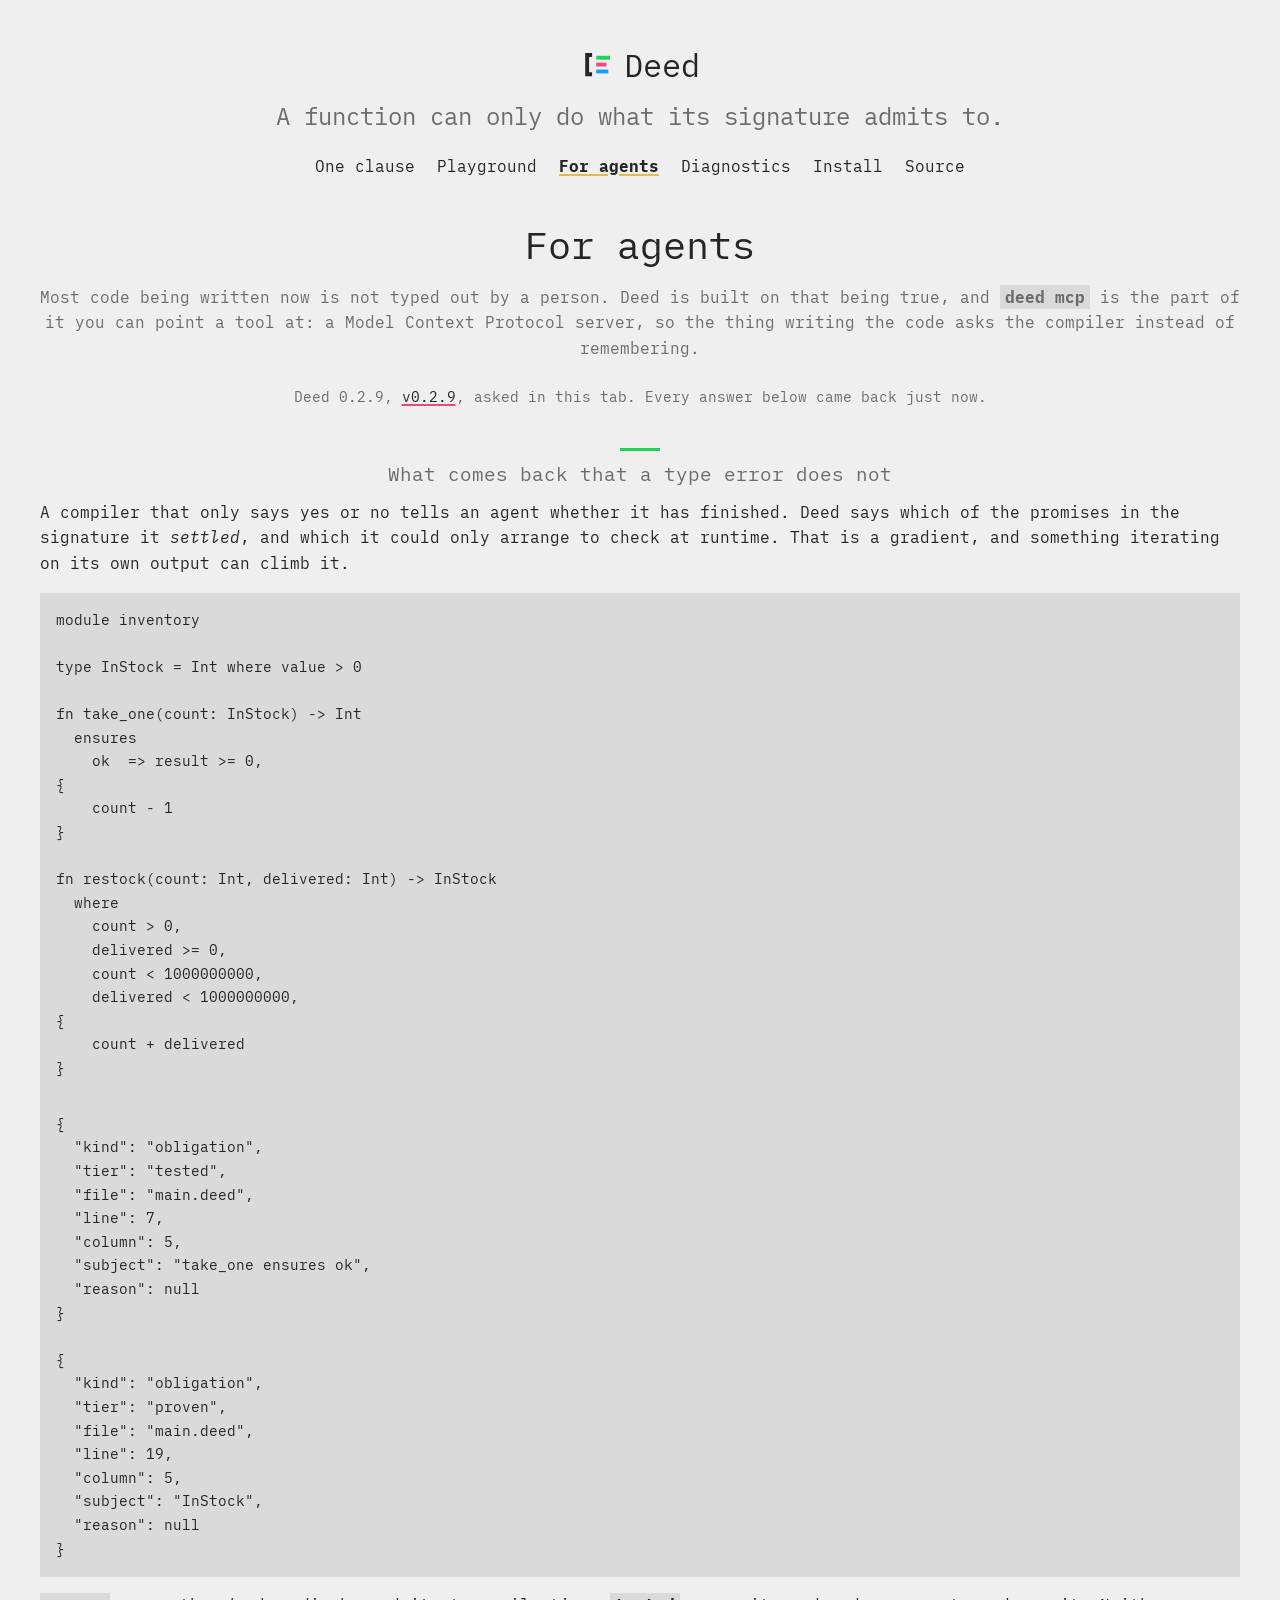
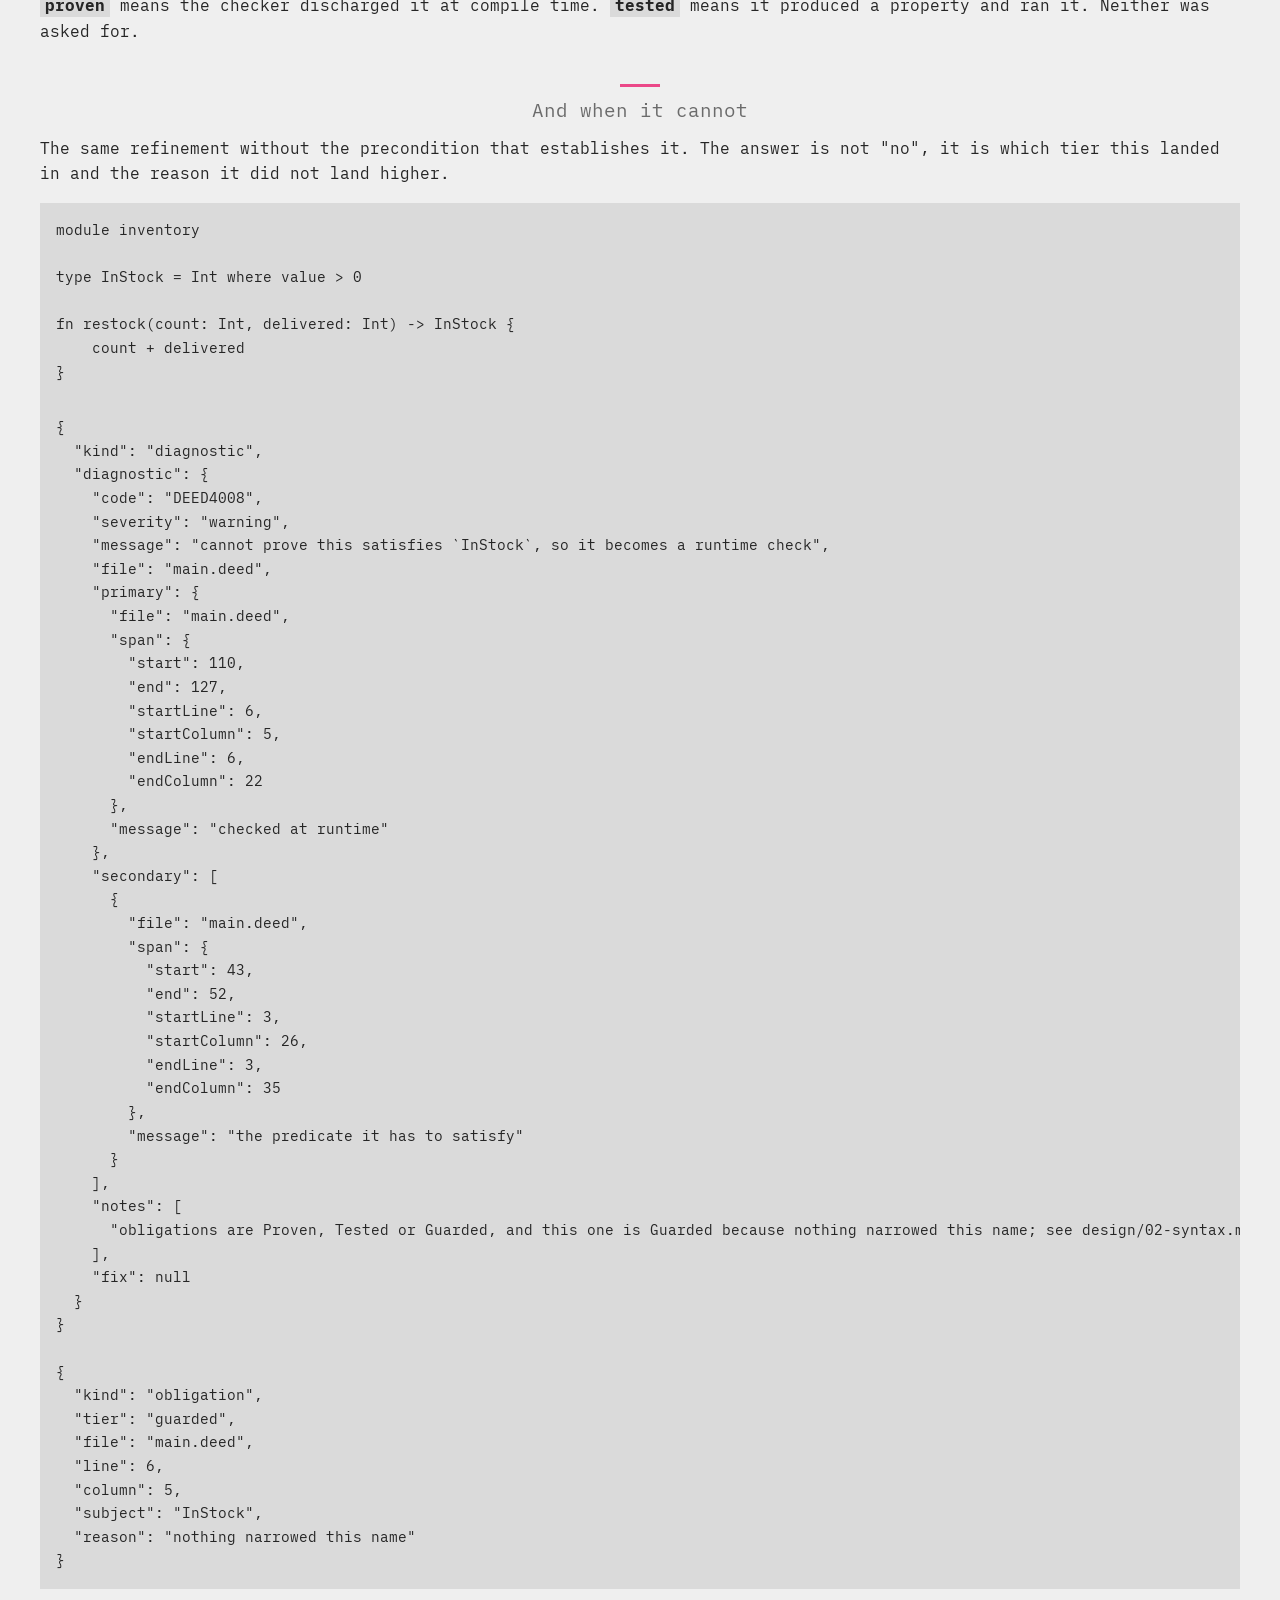
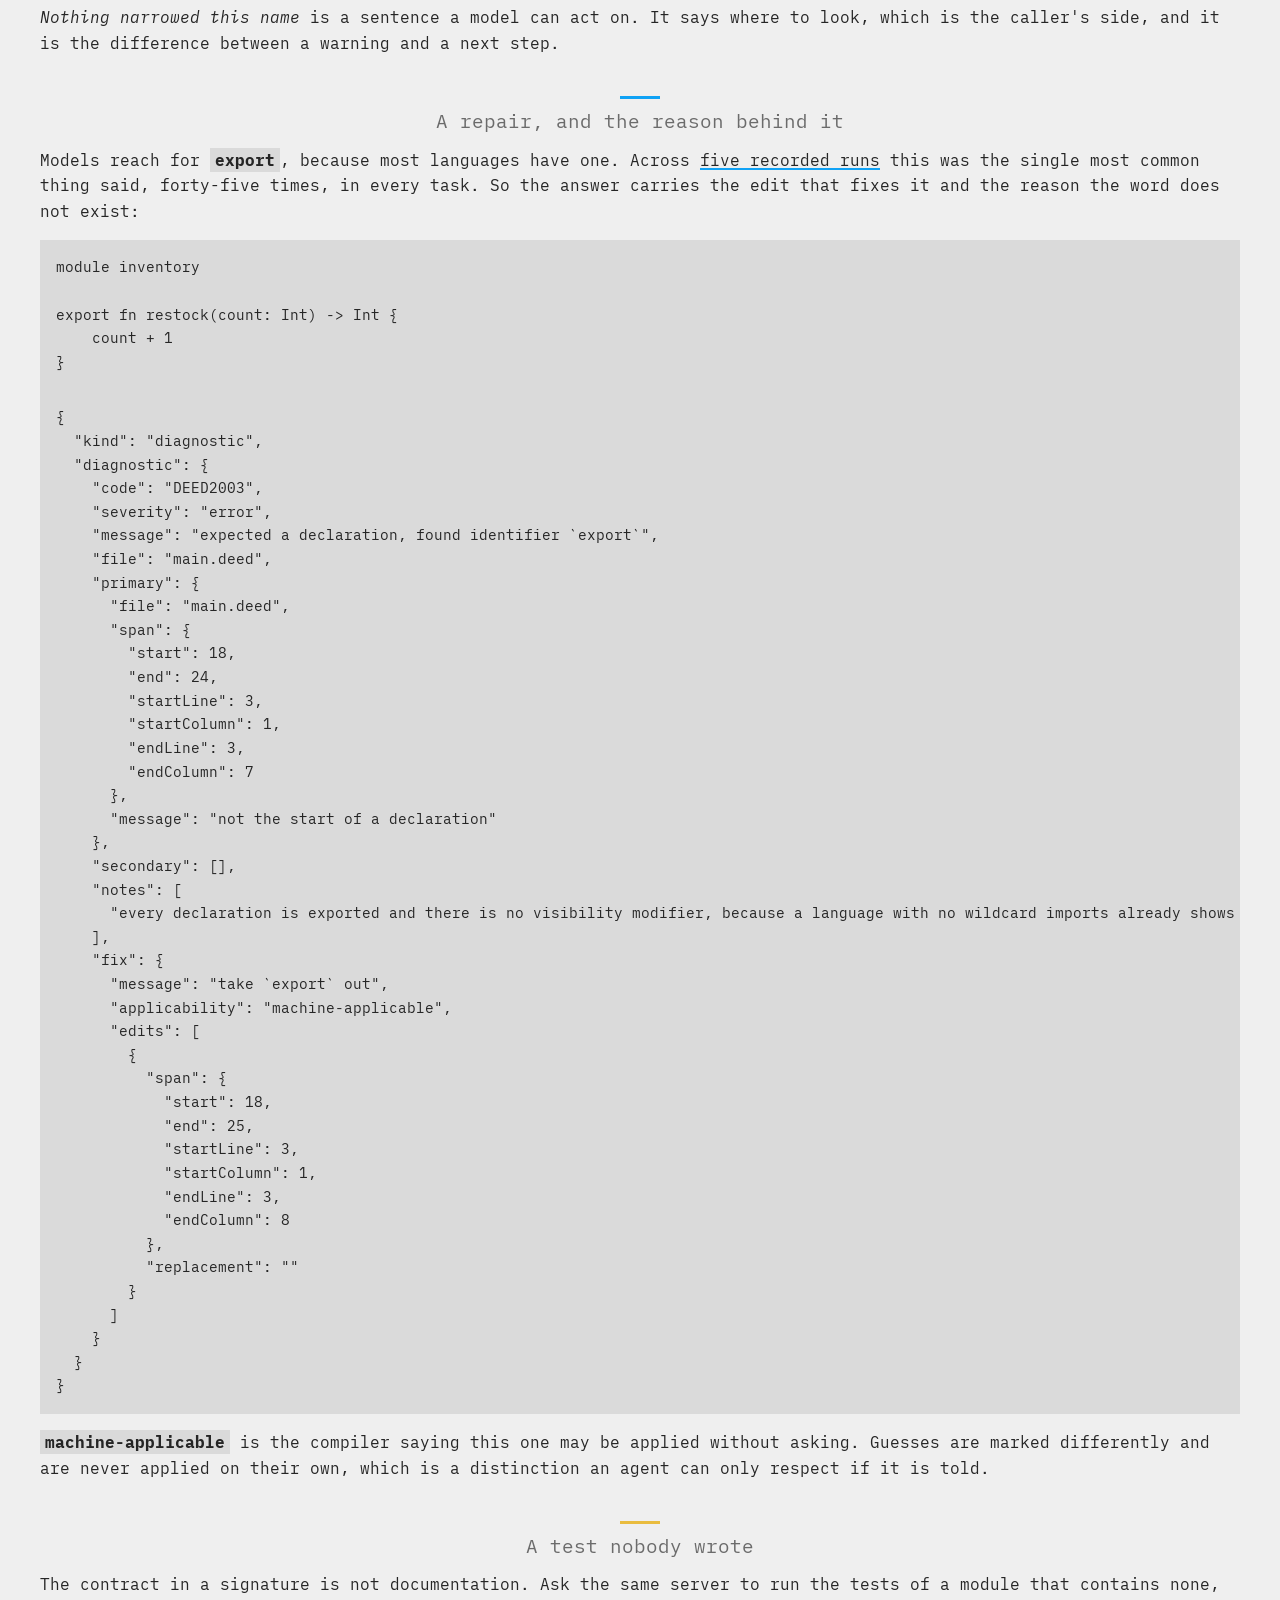
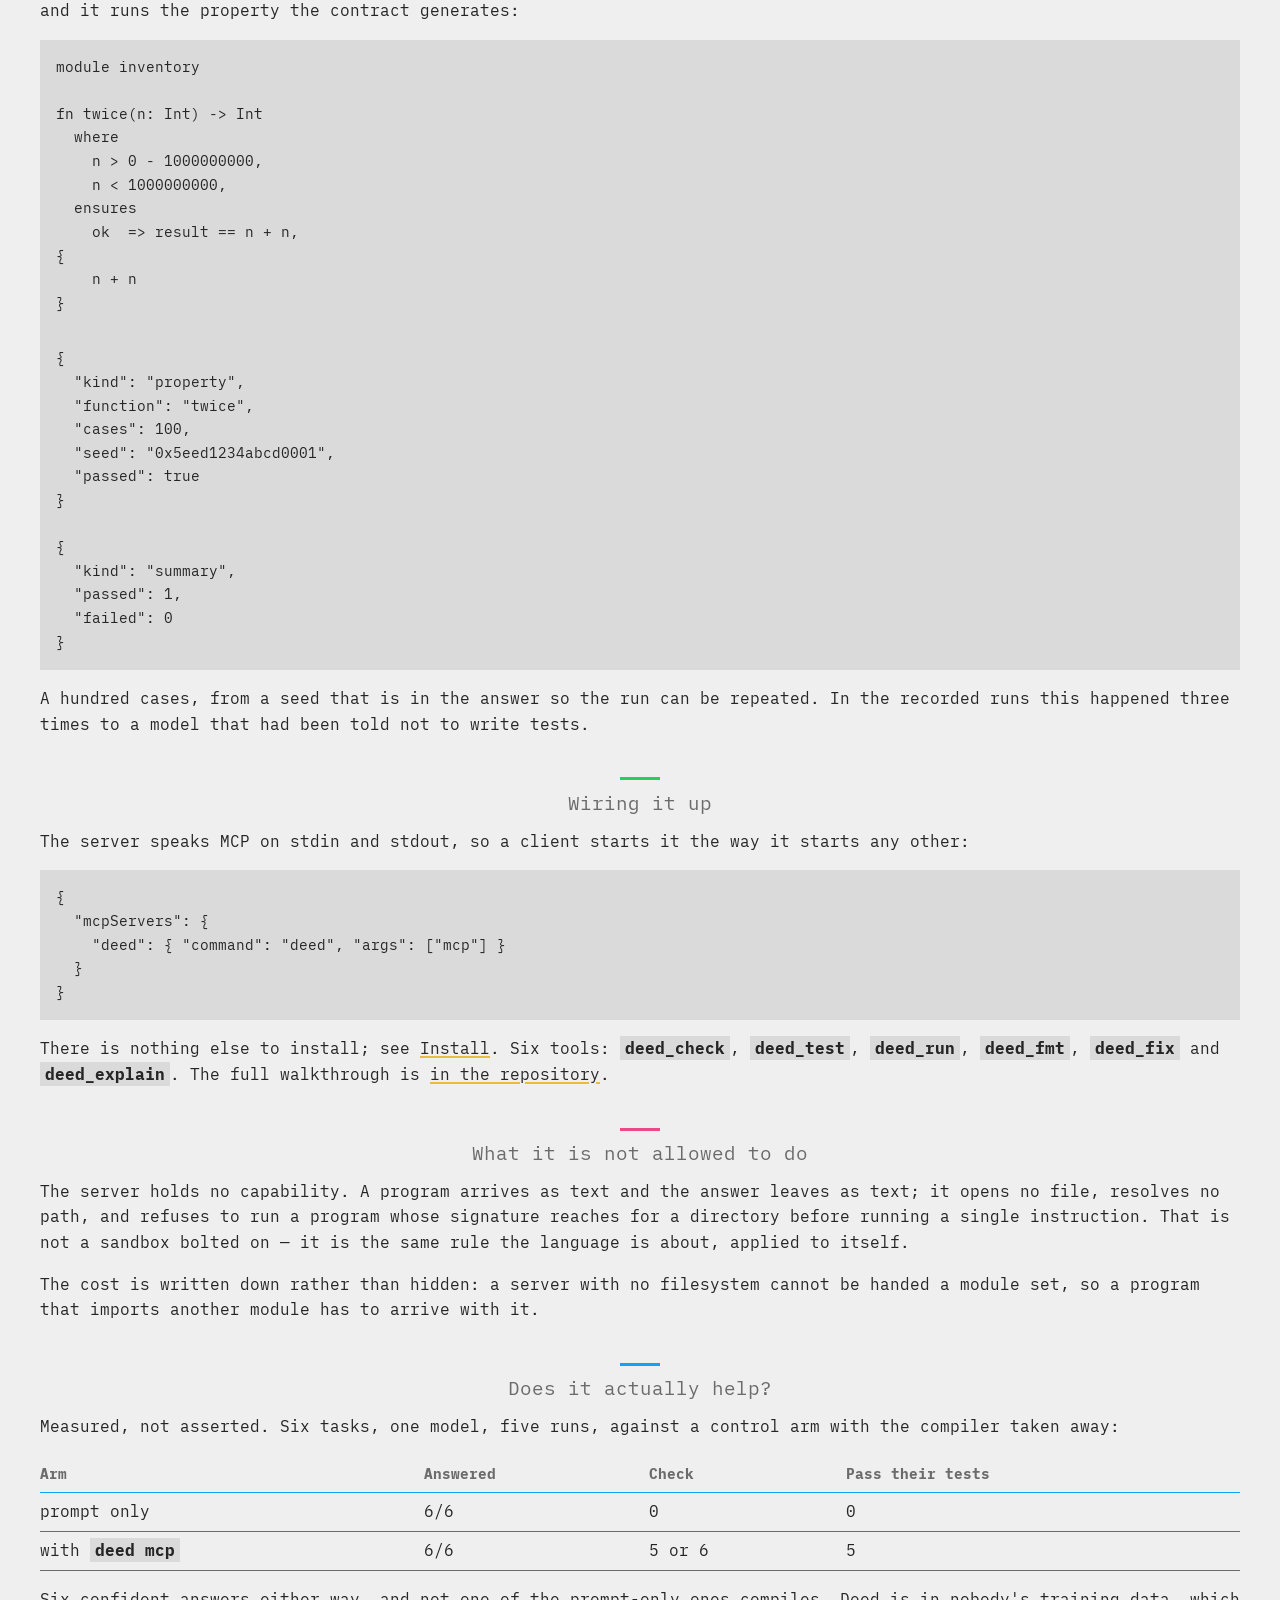
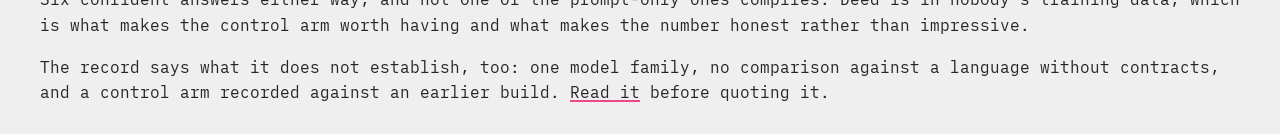
==== agents/index.html @ 026f58f3 "A page for the argument the language is built on `deed mcp` was one paragraph on the install page, w" ====
<!doctype html>
<html lang="en">
  <head>
    <meta charset="utf-8" />
    <meta name="viewport" content="width=device-width, initial-scale=1" />
    <title>For agents | Deed</title>
    <meta
      name="description"
      content="Deed ships a Model Context Protocol server, so the thing writing the code can ask the compiler instead of remembering. It answers with which obligations were proved and which were left to a runtime check."
    />
    <link rel="icon" href="../assets/brand/deed-cipher-favicon.ico" sizes="any" />
    <link
      rel="preload"
      as="font"
      type="font/woff2"
      href="../assets/fonts/ia-writer-mono-latin-400-normal.woff2"
      crossorigin
    />
    <link
      rel="preload"
      as="font"
      type="font/woff2"
      href="../assets/fonts/ia-writer-mono-latin-700-normal.woff2"
      crossorigin
    />
    <link rel="stylesheet" href="../assets/style.css" />
  </head>
  <body>
    <div class="wrap">
      <header class="site">
        <div class="header-section">
          <div class="header-frame">
            <h1>
              <a href="../"
                ><svg class="mark" viewBox="0 0 512 512" aria-hidden="true" focusable="false">
                  <path d="M176 116H104V396H176" fill="none" stroke="currentColor" stroke-width="56" />
                  <rect x="236" y="128" width="200" height="56" fill="#24d05a" />
                  <rect x="236" y="228" width="148" height="56" fill="#eb4888" />
                  <rect x="236" y="328" width="176" height="56" fill="#10a2f5" />
                </svg
                >Deed</a
              >
            </h1>
            <h2>A function can only do what its signature admits to.</h2>
          </div>
        </div>
      </header>

      <nav class="site">
        <a href="../one-clause/">One clause</a>
        <a href="../play/">Playground</a>
        <a href="./" class="active">For agents</a>
        <a href="../errors/">Diagnostics</a>
        <a href="../install/">Install</a>
        <a href="https://github.com/deed-lang/deed">Source</a>
      </nav>

      <main>
        <h1>For agents</h1>
        <p class="lede">
          Most code being written now is not typed out by a person. Deed is
          built on that being true, and <code>deed mcp</code> is the part of it
          you can point a tool at: a Model Context Protocol server, so the
          thing writing the code asks the compiler instead of remembering.
        </p>
        <p class="status" id="status" aria-live="polite">loading the compiler</p>

        <!--
          Every transcript on this page is filled in by assets/agents.js from
          the pinned artifact, in the reader's tab. Nothing below is a sample
          output written here, which is the same rule the playground and the
          diagnostics index follow, and it matters more here than anywhere:
          this page is a claim about what a machine gets back.
        -->

        <h2>What comes back that a type error does not</h2>
        <p>
          A compiler that only says yes or no tells an agent whether it has
          finished. Deed says which of the promises in the signature it
          <em>settled</em>, and which it could only arrange to check at
          runtime. That is a gradient, and something iterating on its own
          output can climb it.
        </p>
        <pre class="code"><code id="tiers-sent">…</code></pre>
        <pre class="code"><code id="tiers-got">…</code></pre>
        <p>
          <code>proven</code> means the checker discharged it at compile time.
          <code>tested</code> means it produced a property and ran it. Neither
          was asked for.
        </p>

        <h2>And when it cannot</h2>
        <p>
          The same refinement without the precondition that establishes it. The
          answer is not "no", it is which tier this landed in and the reason it
          did not land higher.
        </p>
        <pre class="code"><code id="guarded-sent">…</code></pre>
        <pre class="code"><code id="guarded-got">…</code></pre>
        <p>
          <em>Nothing narrowed this name</em> is a sentence a model can act on.
          It says where to look, which is the caller's side, and it is the
          difference between a warning and a next step.
        </p>

        <h2>A repair, and the reason behind it</h2>
        <p>
          Models reach for <code>export</code>, because most languages have one.
          Across
          <a href="https://github.com/deed-lang/deed/blob/main/benchmarks/RESULTS.md"
            >five recorded runs</a
          >
          this was the single most common thing said, forty-five times, in
          every task. So the answer carries the edit that fixes it and the
          reason the word does not exist:
        </p>
        <pre class="code"><code id="repair-sent">…</code></pre>
        <pre class="code"><code id="repair-got">…</code></pre>
        <p>
          <code>machine-applicable</code> is the compiler saying this one may
          be applied without asking. Guesses are marked differently and are
          never applied on their own, which is a distinction an agent can only
          respect if it is told.
        </p>

        <h2>A test nobody wrote</h2>
        <p>
          The contract in a signature is not documentation. Ask the same server
          to run the tests of a module that contains none, and it runs the
          property the contract generates:
        </p>
        <pre class="code"><code id="property-sent">…</code></pre>
        <pre class="code"><code id="property-got">…</code></pre>
        <p>
          A hundred cases, from a seed that is in the answer so the run can be
          repeated. In the recorded runs this happened three times to a model
          that had been told not to write tests.
        </p>

        <h2>Wiring it up</h2>
        <p>
          The server speaks MCP on stdin and stdout, so a client starts it the
          way it starts any other:
        </p>
        <pre class="code"><code>{
  "mcpServers": {
    "deed": { "command": "deed", "args": ["mcp"] }
  }
}</code></pre>
        <p>
          There is nothing else to install; see
          <a href="../install/">Install</a>. Six tools:
          <code>deed_check</code>, <code>deed_test</code>,
          <code>deed_run</code>, <code>deed_fmt</code>, <code>deed_fix</code>
          and <code>deed_explain</code>. The full walkthrough is
          <a
            href="https://github.com/deed-lang/deed/blob/main/how-to/let-an-agent-use-the-compiler.md"
            >in the repository</a
          >.
        </p>

        <h2>What it is not allowed to do</h2>
        <p>
          The server holds no capability. A program arrives as text and the
          answer leaves as text; it opens no file, resolves no path, and
          refuses to run a program whose signature reaches for a directory
          before running a single instruction. That is not a sandbox bolted on
          — it is the same rule the language is about, applied to itself.
        </p>
        <p>
          The cost is written down rather than hidden: a server with no
          filesystem cannot be handed a module set, so a program that imports
          another module has to arrive with it.
        </p>

        <h2>Does it actually help?</h2>
        <p>
          Measured, not asserted. Six tasks, one model, five runs, against a
          control arm with the compiler taken away:
        </p>
        <table class="files">
          <thead>
            <tr>
              <th scope="col">Arm</th>
              <th scope="col">Answered</th>
              <th scope="col">Check</th>
              <th scope="col">Pass their tests</th>
            </tr>
          </thead>
          <tbody>
            <tr>
              <td>prompt only</td>
              <td>6/6</td>
              <td>0</td>
              <td>0</td>
            </tr>
            <tr>
              <td>with <code>deed mcp</code></td>
              <td>6/6</td>
              <td>5 or 6</td>
              <td>5</td>
            </tr>
          </tbody>
        </table>
        <p>
          Six confident answers either way, and not one of the prompt-only ones
          compiles. Deed is in nobody's training data, which is what makes the
          control arm worth having and what makes the number honest rather than
          impressive.
        </p>
        <p>
          The record says what it does not establish, too: one model family, no
          comparison against a language without contracts, and a control arm
          recorded against an earlier build.
          <a href="https://github.com/deed-lang/deed/blob/main/benchmarks/RESULTS.md"
            >Read it</a
          >
          before quoting it.
        </p>
      </main>

      <footer class="site">
        <p>
          The transcripts on this page are what the pinned compiler answered in
          your tab, for the programs shown above them. Nothing here is a sample
          output written by hand. On the wire each answer is one JSON object per
          line; the indentation is the only thing this page adds.
        </p>
        <p>
          Apache-2.0. This page has no analytics, no cookies and no third-party
          requests.
        </p>
      </footer>
    </div>
    <script src="../assets/color.js"></script>
    <script src="../assets/agents.js"></script>
  </body>
</html>
---- assets/style.css ----
/* Deed, dressed like blahg: iA Writer Mono on cream, a sticky centred nav,
   and links whose underlines wear the four accent colours at random.
   The four are the custom properties below, and `assets/color.js` reads them
   from here, so the only part written there is which one a link gets. */

/* The typeface is committed rather than fetched, like the compiler: the site
   promises no third-party requests, and a release that moves on cannot be
   allowed to move this page with it. iA Writer Mono is SIL-1.1; the licence is
   committed beside the files in assets/fonts/.

   `optional` rather than `swap`, and the two upright faces are preloaded in
   every page's head. `swap` paints the fallback first and then re-lays the
   page out under the reader, which is what a hard reload used to look like.
   `optional` is the one value that cannot do that: the face either arrives in
   time to be the first thing drawn, or it waits for the next visit. */

@font-face {
  font-family: "iA Writer Mono";
  src: url("fonts/ia-writer-mono-latin-400-normal.woff2") format("woff2");
  font-style: normal;
  font-weight: 400;
  font-display: optional;
}

@font-face {
  font-family: "iA Writer Mono";
  src: url("fonts/ia-writer-mono-latin-400-italic.woff2") format("woff2");
  font-style: italic;
  font-weight: 400;
  font-display: optional;
}

@font-face {
  font-family: "iA Writer Mono";
  src: url("fonts/ia-writer-mono-latin-700-normal.woff2") format("woff2");
  font-style: normal;
  font-weight: 700;
  font-display: optional;
}

@font-face {
  font-family: "iA Writer Mono";
  src: url("fonts/ia-writer-mono-latin-700-italic.woff2") format("woff2");
  font-style: italic;
  font-weight: 700;
  font-display: optional;
}

:root {
  --white: #efefef;
  --transwhite: #efefefb3;
  --moretranswhite: #efefef1a;
  --black: #252525;
  --transblack: #252525b3;
  --moretransblack: #2525251a;
  --gray: #6b6b6b;
  --red: #e4002b;
  --green: #24d05a;
  --pink: #eb4888;
  --blue: #10a2f5;
  --yellow: #e9bc3f;
  /* The palette is for decoration; text in it has to be readable on the
     cream, so the semantic colours are the palette darkened to pass. */
  --error: #c20022;
  --warning: #8a6100;
  --ok: #157a33;
  --syntax-keyword: #0f6fb8;
  --syntax-string: #b02e63;
  --syntax-number: #157a33;
  --syntax-comment: #6b6b6b;
  --syntax-punctuation: #252525;
  /* The console is black against the cream, and a little lighter against the
     black, so it is a screen in both themes. */
  --console: #252525;
  --mono: "iA Writer Mono", ui-monospace, SFMono-Regular, "SF Mono", Menlo,
    Consolas, "Liberation Mono", monospace;
}

* {
  box-sizing: border-box;
}

html {
  color-scheme: light dark;
}

html,
body {
  margin: auto;
  padding: 20px;
  word-wrap: break-word;
  overflow-wrap: break-word;
}

body {
  max-width: none;
  background: var(--white);
  color: var(--black);
  font-size: 16px;
  line-height: 1.6;
}

/* Kept as a hook: every page now uses the whole width, and this one used to
   be the only one allowed to. */
body.wide {
  max-width: none;
}

html,
body,
button,
input,
select,
textarea,
code {
  font-family: var(--mono);
}

a {
  color: var(--black);
  text-decoration: underline;
  text-underline-offset: 0.3ex;
  text-decoration-thickness: 0.3ex;
}

a:focus-visible,
button:focus-visible,
textarea:focus-visible,
select:focus-visible,
input:focus-visible {
  outline: 2px solid var(--blue);
  outline-offset: 2px;
}

h1,
h2 {
  font-weight: 400;
}

h1,
strong,
b {
  color: var(--black);
}

h2,
h3,
h4,
h5,
h6 {
  color: var(--gray);
  line-height: 1.1;
}

code {
  background-color: var(--moretransblack);
  padding: 2px 5px;
  font-weight: 700;
}

pre {
  padding: 1rem;
}

pre.code {
  margin: 0;
  padding: 1rem;
  background: var(--moretransblack);
  font-size: 0.9rem;
  line-height: 1.5;
  overflow-x: auto;
}

pre.code code {
  background: none;
  padding: 0;
  font-weight: 400;
}

pre.code b {
  color: var(--syntax-keyword);
}

/* Header: the wordmark and its tagline, centred like the rest. */

header.site {
  display: block;
}

header.site .header-section {
  display: flex;
  flex-wrap: wrap;
  justify-content: center;
  align-items: center;
}

header.site .header-frame {
  max-width: none;
  text-align: center;
}

header.site h1 {
  margin: 0;
  font-size: 2em;
}

/* The bracket is drawn in currentColor, so the mark follows the wordmark into
   dark mode without a second file to keep in step. */
header.site h1 .mark {
  width: 1.1em;
  height: 1.1em;
  vertical-align: -0.16em;
  margin-right: 0.3em;
}

header.site h1 a {
  text-decoration: none;
}

header.site h1 a {
  text-decoration: none;
}

header.site h2 {
  margin: 0.5em 0;
}

/* The nav is sticky and sits on a blur of the page, so it stays readable
   while the content scrolls under it. */

nav.site {
  position: sticky;
  top: 0;
  z-index: 1;
  margin: 0 0 1.5rem;
  padding: 0 4px;
  text-align: center;
  background: var(--transwhite);
  backdrop-filter: blur(1px);
}

nav.site a {
  display: inline-block;
  margin: 0.75rem 0;
  text-decoration: none;
}

nav.site a:not(:last-child) {
  padding-right: 12px;
}

nav.site a.active {
  font-weight: 700;
  text-underline-offset: 0.3ex;
  text-decoration: underline 0.3ex;
}

@media (max-width: 600px) {
  nav.site a:not(:last-child) {
    padding-right: 0;
  }
}

main {
  line-height: 1.6;
}

main h1 {
  font-size: clamp(1.5rem, 1.1rem + 2vw, 2.4rem);
  margin: 0 0 0.5rem;
}

.lede {
  color: var(--gray);
  margin: 0 0 1.5rem;
}

/* Landing */

/* The header above is centred, and main used to start by going back to the
   left edge. Headings and the short lines that report something are centred
   with it; the prose and the source under them are not, because a centred
   paragraph is a paragraph nobody finds the start of. Scoped to main's own
   children, so a heading inside a pane or a diagnostic is left where it is. */
main > h1,
main > h2,
main > h3,
main > .lede,
main > .status,
main > .summary {
  text-align: center;
}

main > .picker,
main > .controls,
.walk {
  justify-content: center;
}

.show {
  display: grid;
  grid-template-columns: 1fr 1fr;
  gap: 1.5rem;
  margin: 2rem 0;
}

/* Inside a grid cell the page has already decided the width. */
.show pre.code {
  padding: 0.75rem;
  max-width: 100%;
}

/* A grid item is as wide as its widest line unless told otherwise, so a long
   line of source pushes the page sideways instead of scrolling its own box. */
.show > div {
  min-width: 0;
}

.show h2 {
  font-size: 0.95rem;
  margin: 0 0 0.5rem;
}

.walk {
  display: flex;
  flex-wrap: wrap;
  align-items: baseline;
  gap: 0.75rem;
  margin: 1.5rem auto 0;
}

.walk .summary {
  margin: 0;
}

[data-step] {
  scroll-margin-top: 2rem;
  transition: color 0.2s;
}

[data-step].here {
  color: var(--syntax-string);
}

@media (prefers-reduced-motion: reduce) {
  [data-step] {
    transition: none;
  }
}

/* The next cards are the blog's post list: a big title over a short
   excerpt, no boxes. */

.next {
  margin: 2.5rem auto 0;
}

.next .card {
  display: block;
  margin: 1.5rem 0;
  padding-left: 1rem;
  border-left: 3px solid var(--green);
}

.next .card:nth-of-type(4n + 2) {
  border-left-color: var(--pink);
}

.next .card:nth-of-type(4n + 3) {
  border-left-color: var(--blue);
}

.next .card:nth-of-type(4n + 4) {
  border-left-color: var(--yellow);
}

.next .card strong {
  display: block;
  font-size: 1.3em;
  font-weight: 400;
  margin-bottom: 0.25rem;
}

.next .card span {
  color: var(--gray);
  font-size: 0.9rem;
}

/* Two columns hold a seventy-two character line comfortably now that the page
   is the whole window, so they only stack where a window is narrow. */
@media (max-width: 52rem) {
  .show {
    grid-template-columns: 1fr;
  }
}

/* Playground */

/* The picker and the verbs on one line, above the editor, so what is left of
   the window belongs to the thing people came here to type in. */
.controls {
  display: flex;
  flex-wrap: wrap;
  align-items: center;
  gap: 0.5rem 1.5rem;
  margin: 0 0 0.75rem;
}

.verbs {
  display: flex;
  flex-wrap: wrap;
  align-items: center;
  gap: 0.5rem;
  margin: 0;
}

.picker {
  display: flex;
  align-items: baseline;
  gap: 0.5rem;
  margin: 0;
}

.picker label {
  color: var(--gray);
  font-size: 0.9rem;
}

select,
input[type="search"],
button {
  font: inherit;
  font-size: 0.95rem;
  padding: 0.3rem 0.8rem;
  border: 1px solid var(--gray);
  border-radius: 0;
  background: var(--white);
  color: var(--black);
}

button {
  cursor: pointer;
}

/* Held at the width of its own label, because it swaps that label for what it
   just did and a button that resizes moves the row it is in. Nineteen is the
   longest of the three, and the face is monospaced, so `ch` is exact. */
#share {
  min-width: calc(19ch + 1.6rem + 2px);
}

button:hover:not(:disabled),
select:hover:not(:disabled) {
  border-color: var(--black);
}

button:disabled {
  opacity: 0.5;
  cursor: default;
}

/* A verb nobody pressed still has to hold the compiler for the moment it
   takes, but it must not say so: four buttons fading and coming back on every
   keystroke is the row looking broken. */
.controls.quiet [data-verb]:disabled {
  opacity: 1;
}

.summary {
  color: var(--gray);
  font-size: 0.9rem;
  margin: 0 0 1rem;
}

.summary:empty {
  display: none;
}

.status {
  color: var(--gray);
  font-size: 0.9rem;
  margin: 0 0 1rem;
}

.panes {
  display: flex;
  flex-direction: column;
  gap: 1rem;
}

/* The editor: a gutter, the colouring, and the textarea over the top of it.
   One source line is one visual line (no wrapping) so the gutter can say
   which line it is without lying about wrapped ones. */

.editor {
  display: flex;
  /* Fixed rather than a minimum: both layers inside are positioned, so the
     only thing that could give this box a height is the gutter, and then the
     editor would be as tall as the file. */
  height: 26rem;
  border: 1px solid var(--gray);
  background: var(--white);
  overflow: hidden;
}

.editor .gutter,
.editor .highlight,
.editor textarea#source {
  font-family: var(--mono);
  font-size: 0.9rem;
  line-height: 1.5;
  tab-size: 4;
  white-space: pre;
}

.editor .gutter {
  flex: 0 0 auto;
  padding: 0.75rem 0.5rem 0.75rem 0.75rem;
  color: var(--gray);
  text-align: right;
  user-select: none;
  overflow: hidden;
  border-right: 1px solid var(--gray);
}

.editor .gutter b {
  font-weight: 600;
}

.editor .gutter b.has-error {
  color: var(--error);
}

.editor .gutter b.has-warning {
  color: var(--warning);
}

.editor .layers {
  position: relative;
  flex: 1;
  min-width: 0;
}

.editor .highlight,
.editor textarea#source {
  position: absolute;
  inset: 0;
  margin: 0;
  padding: 0.75rem;
  border: 0;
  border-radius: 0;
  min-height: 0;
  overflow: auto;
}

.editor .highlight {
  pointer-events: none;
  color: var(--syntax-punctuation);
  /* Driven by the textarea's scroll position, so it must not grow one of its
     own: two scrollbars in the same box is one too many. */
  overflow: hidden;
}

.editor textarea#source {
  width: 100%;
  height: 100%;
  resize: none;
  background: transparent;
  /* The colouring underneath is what anyone reads; this layer is the caret,
     the selection and the keyboard. */
  color: transparent;
  caret-color: var(--black);
}

.editor textarea#source::selection {
  background: color-mix(in srgb, var(--blue) 30%, transparent);
}

.t-keyword {
  color: var(--syntax-keyword);
  font-weight: 600;
}

.t-string {
  color: var(--syntax-string);
}

.t-number {
  color: var(--syntax-number);
}

.t-comment {
  color: var(--syntax-comment);
  font-style: italic;
}

.t-punctuation {
  color: var(--syntax-punctuation);
}

.t-error {
  color: var(--error);
  text-decoration: underline wavy;
}

/* The console is where the compiler answers, in both themes: a bar on top
   and the answer scrolling beneath it, like the playgrounds of the
   languages that had this idea first.
   It is there from the start, at the size it will stay. Growing it when a
   verb was pressed meant the editor changed shape under the cursor, every
   time, and the thing that moved was the text somebody was reading. */

.console {
  display: flex;
  flex-direction: column;
  height: 14rem;
  min-height: 0;
  overflow: hidden;
  border: 1px solid var(--gray);
  background: var(--console);
  color: var(--white);
}

.console .bar {
  display: flex;
  align-items: center;
  gap: 0.5rem;
  padding: 0.3rem 0.75rem;
  border-bottom: 1px solid var(--gray);
  color: var(--gray);
  font-size: 0.8rem;
}

.console .bar .dots {
  display: inline-flex;
  gap: 0.3rem;
}

/* Three of the site's four, in the order everything else uses them, rather
   than the traffic light every terminal window borrowed. They breathe on a
   stagger so the console reads as something running, and breathe faster while
   it is actually answering. */

.console .bar .dots i {
  width: 0.55rem;
  height: 0.55rem;
  border-radius: 50%;
  animation: breathe 2.4s ease-in-out infinite;
}

@keyframes breathe {
  0%,
  100% {
    opacity: 0.35;
  }
  50% {
    opacity: 1;
  }
}

.console.working .bar .dots i {
  animation-duration: 0.7s;
}

@media (prefers-reduced-motion: reduce) {
  .console .bar .dots i {
    animation: none;
  }
}

.console .bar .dots i:nth-child(1) {
  background: var(--green);
}

.console .bar .dots i:nth-child(2) {
  background: var(--pink);
  animation-delay: 0.3s;
}

.console .bar .dots i:nth-child(3) {
  background: var(--blue);
  animation-delay: 0.6s;
}

.console #output {
  flex: 1;
  min-height: 0;
  margin: 0;
  padding: 0.75rem;
  border: 0;
  background: transparent;
  color: var(--white);
  font-family: var(--mono);
  font-size: 0.85rem;
  line-height: 1.5;
  white-space: pre-wrap;
  overflow-wrap: anywhere;
  overflow-y: auto;
}

/* What the compiler said, in the colours it means. */

.d-error {
  color: var(--error);
  font-weight: 700;
}

.d-warning {
  color: var(--warning);
  font-weight: 700;
}

.d-gutter,
.d-note {
  color: var(--gray);
}

.d-caret {
  color: var(--error);
}

.d-ok {
  color: var(--ok);
}

/* The console is black in both themes, so what the compiler says inside it
   is told in the colours that pass on black. */

.console .d-error,
.console .d-caret {
  color: #f2777a;
}

.console .d-warning {
  color: #e6b455;
}

.console .d-gutter,
.console .d-note {
  color: #a4a4a4;
}

.console .d-ok {
  color: #24d05a;
}

#output button.apply {
  font-family: var(--mono);
  font-size: 0.8rem;
  padding: 0;
  border: 0;
  background: none;
  color: var(--black);
  text-decoration: underline;
  cursor: pointer;
}

.console #output button.apply {
  color: var(--white);
}

#output button.apply:hover {
  border-color: transparent;
}

/* The playground in one screen, laid out like the ones that fit a window:
   the controls in a strip, the editor taking everything left over, and the
   answer beside it rather than under it. A console under the editor costs a
   third of the height of the thing people came here to type in.
   Only where there is room for it: on a phone, or a short window, scrolling
   is the right answer and a 26rem editor squeezed into 300 pixels is not. */
@media (min-width: 52rem) and (min-height: 40rem) {
  body.fits {
    max-width: none;
    /* The page's own padding is outside this box, so a whole viewport here is
       a viewport and a bit, and the bit is a scrollbar. */
    height: calc(100dvh - 40px);
    overflow: hidden;
  }

  body.fits .wrap {
    height: 100%;
    display: flex;
    flex-direction: column;
    padding-bottom: 1rem;
  }

  body.fits main {
    flex: 1;
    min-height: 0;
    display: flex;
    flex-direction: column;
  }

  body.fits nav.site {
    margin-bottom: 0.75rem;
  }

  body.fits nav.site a {
    margin: 0.4rem 0;
  }

  body.fits header.site h1 {
    font-size: 1.3rem;
  }

  /* The tagline is the landing page's sentence, and the wordmark still says
     whose playground this is. */
  body.fits header.site h2 {
    display: none;
  }

  body.fits main h1 {
    font-size: 1.3rem;
  }

  /* The nav already says which page this is, and the sentence under it is on
     the landing page. In here the screen belongs to the editor. */
  body.fits main h1,
  body.fits main .lede {
    display: none;
  }

  body.fits .lede,
  body.fits .status,
  body.fits .picker,
  body.fits .verbs {
    margin-bottom: 0.5rem;
  }

  /* Reading width costs a line here, and the line is the editor's. */
  body.fits main .lede {
    max-width: none;
  }

  /* An example's own comment is however long its author wanted it. */
  body.fits .summary {
    margin-bottom: 0.5rem;
    max-height: 2.9em;
    overflow-y: auto;
  }

  body.fits .panes {
    flex: 1;
    min-height: 0;
    display: grid;
    grid-template-columns: 1fr minmax(24rem, 32%);
    gap: 1rem;
  }

  body.fits .editor {
    height: auto;
    min-height: 0;
  }

  body.fits textarea#source {
    height: 100%;
    min-height: 0;
    resize: none;
    overflow: auto;
  }

  body.fits .console {
    height: auto;
    min-height: 0;
  }

  /* One line of footer. The other paragraph is about the four verbs, which
     are now a hand's width above it. */
  body.fits footer.site p:first-child {
    display: none;
  }

  body.fits footer.site {
    margin-top: 0.5rem;
    padding: 0.4rem 0 0;
    font-size: 0.8rem;
  }

  body.fits footer.site p {
    margin: 0;
  }
}

/* Present to a screen reader, absent to everyone else. */
.visually-hidden {
  position: absolute;
  width: 1px;
  height: 1px;
  margin: -1px;
  padding: 0;
  overflow: hidden;
  clip: rect(0 0 0 0);
  white-space: nowrap;
  border: 0;
}

footer.site {
  margin-top: 2rem;
  padding: 25px;
  text-align: center;
  color: var(--gray);
  font-size: 0.8rem;
}

footer.site p {
  margin: 0.25rem 0;
}

/* Install */

main h2 {
  font-size: 1.2rem;
  margin: 2.5rem 0 0.75rem;
}

main h3 {
  font-size: 0.95rem;
  font-weight: 600;
  margin: 1.5rem 0 0.5rem;
}

table.files {
  border-collapse: collapse;
  margin: 0 0 1rem;
  width: 100%;
}

table.files th,
table.files td {
  text-align: left;
  padding: 0.4rem 1.5rem 0.4rem 0;
  border-bottom: 1px solid var(--gray);
  vertical-align: top;
}

table.files th {
  color: var(--gray);
  font-weight: 600;
  font-size: 0.9rem;
}

/* The four accents were only doing the link underlines. They cycle through
   the things a page is made of as well now, in the same order everywhere, and
   still meaning nothing: which colour a section gets is which section it is,
   not what it says. */

main > h2::before {
  content: "";
  display: block;
  width: 2.5rem;
  height: 3px;
  margin: 0 auto 0.7rem;
  background: var(--green);
}

main > h2:nth-of-type(4n + 2)::before {
  background: var(--pink);
}

main > h2:nth-of-type(4n + 3)::before {
  background: var(--blue);
}

main > h2:nth-of-type(4n + 4)::before {
  background: var(--yellow);
}

table.files th {
  border-bottom-color: var(--blue);
}

.trouble dt {
  margin-top: 1.25rem;
  font-weight: 600;
}

.trouble dd {
  margin: 0.25rem 0 0;
  color: var(--gray);
}

/* Diagnostics index */

.diagnostic {
  border-top: 2px solid var(--green);
  padding-top: 1rem;
  margin-top: 1.5rem;
}

.diagnostic:nth-of-type(4n + 2) {
  border-top-color: var(--pink);
}

.diagnostic:nth-of-type(4n + 3) {
  border-top-color: var(--blue);
}

.diagnostic:nth-of-type(4n + 4) {
  border-top-color: var(--yellow);
}

.diagnostic h2 {
  font-size: 1rem;
  font-family: var(--mono);
  margin: 0 0 0.5rem;
  scroll-margin-top: 1rem;
}

.diagnostic h2 a {
  color: inherit;
}

.diagnostic .from {
  font-size: 0.8rem;
  font-family: var(--mono);
  margin-top: 0.4rem;
}

input[type="search"] {
  min-width: min(28rem, 100%);
}

/* Dark mode comes last, so it overrides what the light rules decided above.
   Everything that carries an explicit background here has to be told about
   the other side of the switch. */

@media (prefers-color-scheme: dark) {
  :root {
    --gray: #a4a4a4;
    --error: #f2777a;
    --warning: #e6b455;
    --ok: #24d05a;
    --syntax-keyword: #10a2f5;
    --syntax-string: #eb4888;
    --syntax-number: #24d05a;
    --syntax-comment: #a4a4a4;
    --syntax-punctuation: #efefef;
    --console: #2e2e2e;
  }

  ::selection {
    color: var(--white);
    background: #0f0f0f;
  }

  html,
  body {
    background: var(--black);
    color: var(--white);
  }

  body h1,
  body strong,
  body b {
    color: var(--white);
  }

  body a {
    color: var(--white);
  }

  body button,
  body select,
  body input {
    background: var(--black);
    color: var(--white);
  }

  body code,
  pre.code {
    background: var(--moretranswhite);
  }

  .editor {
    background: var(--black);
  }

  .editor textarea#source {
    caret-color: var(--white);
  }

  #output button.apply {
    color: var(--white);
  }

  nav.site {
    background: var(--transblack);
  }
}
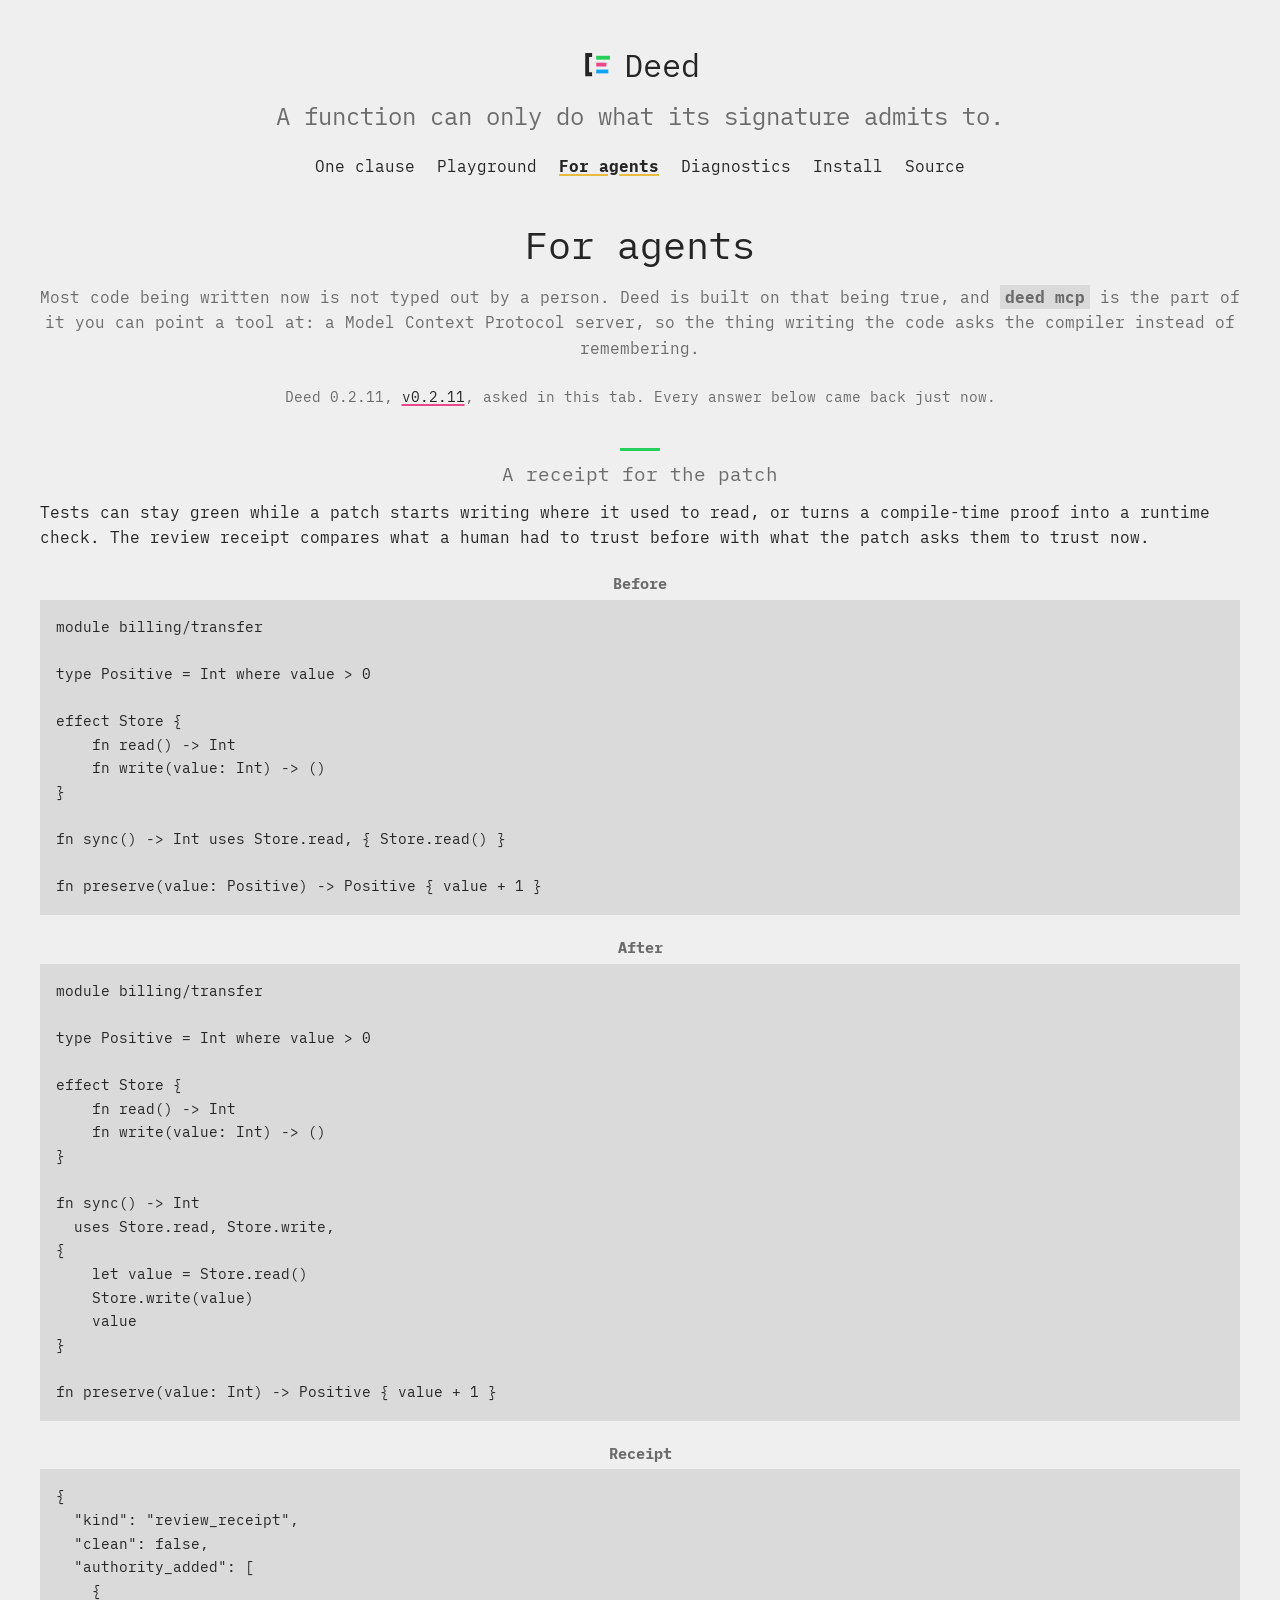
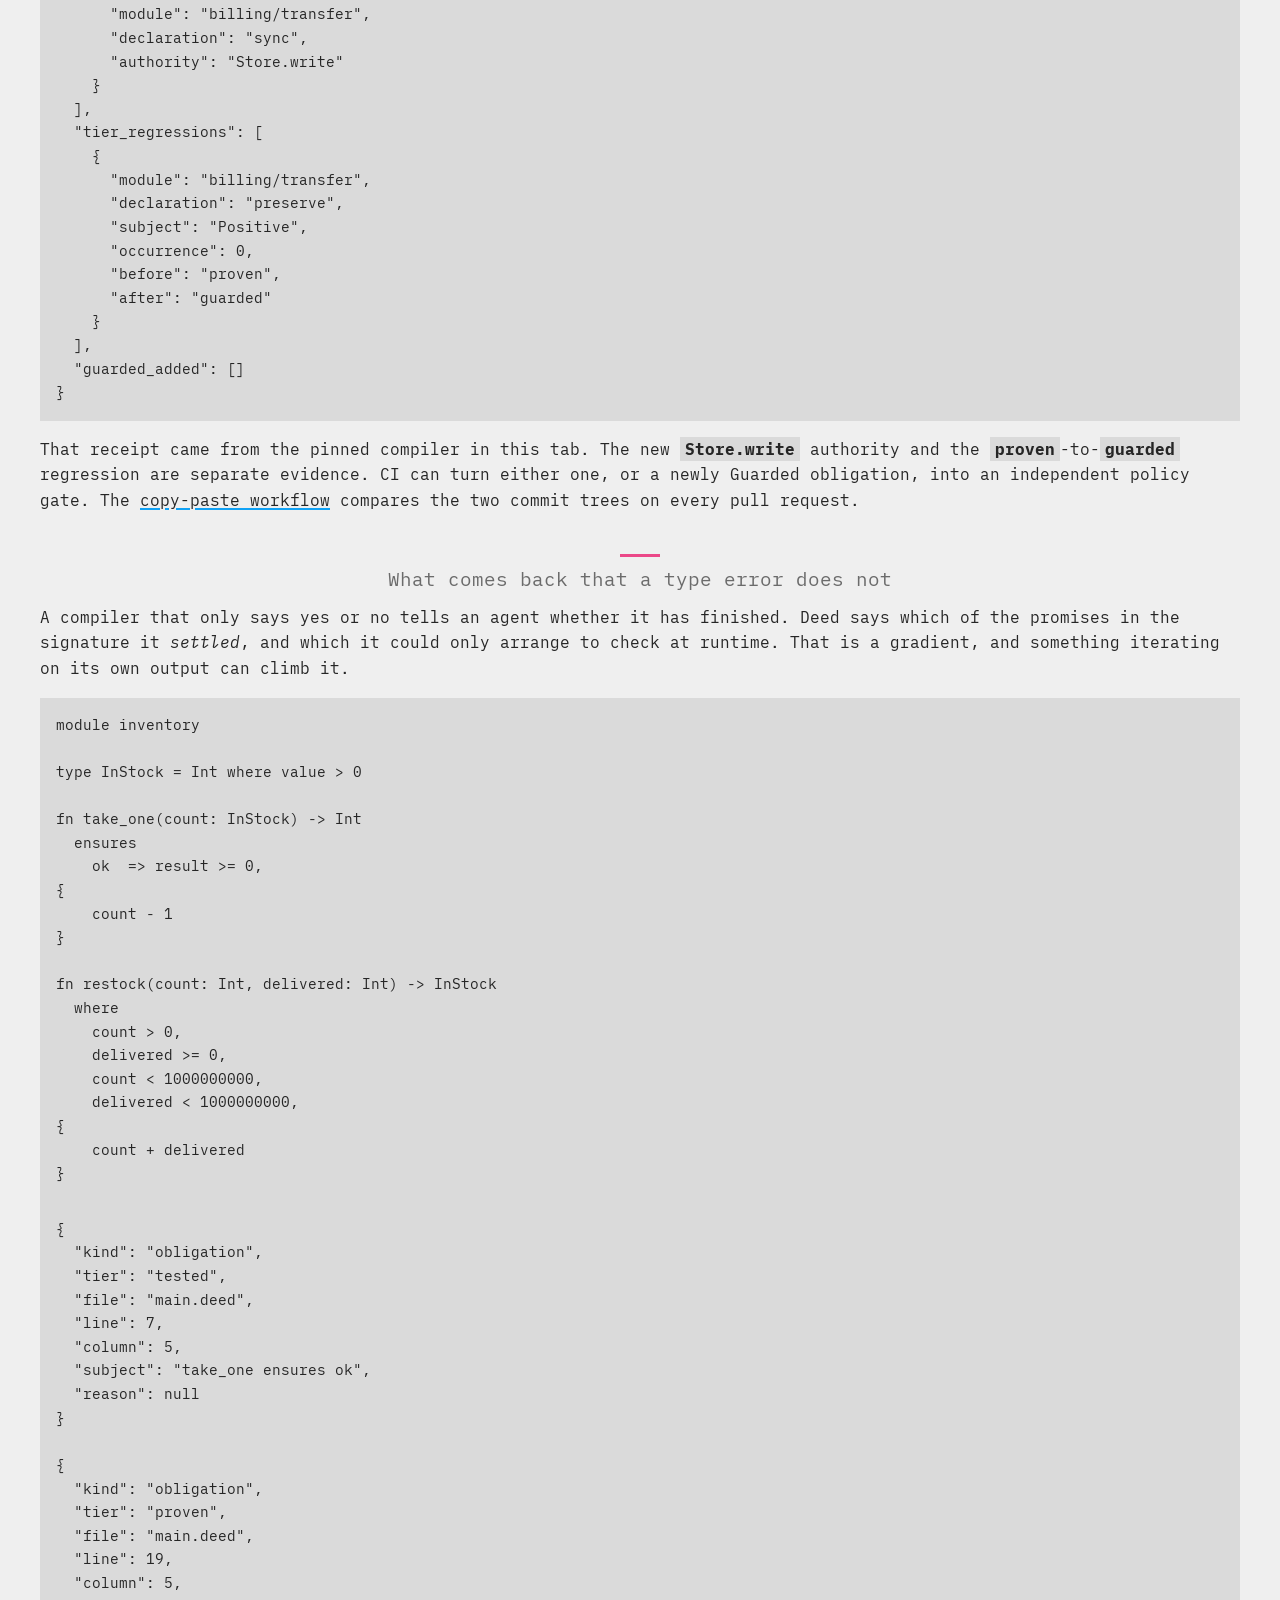
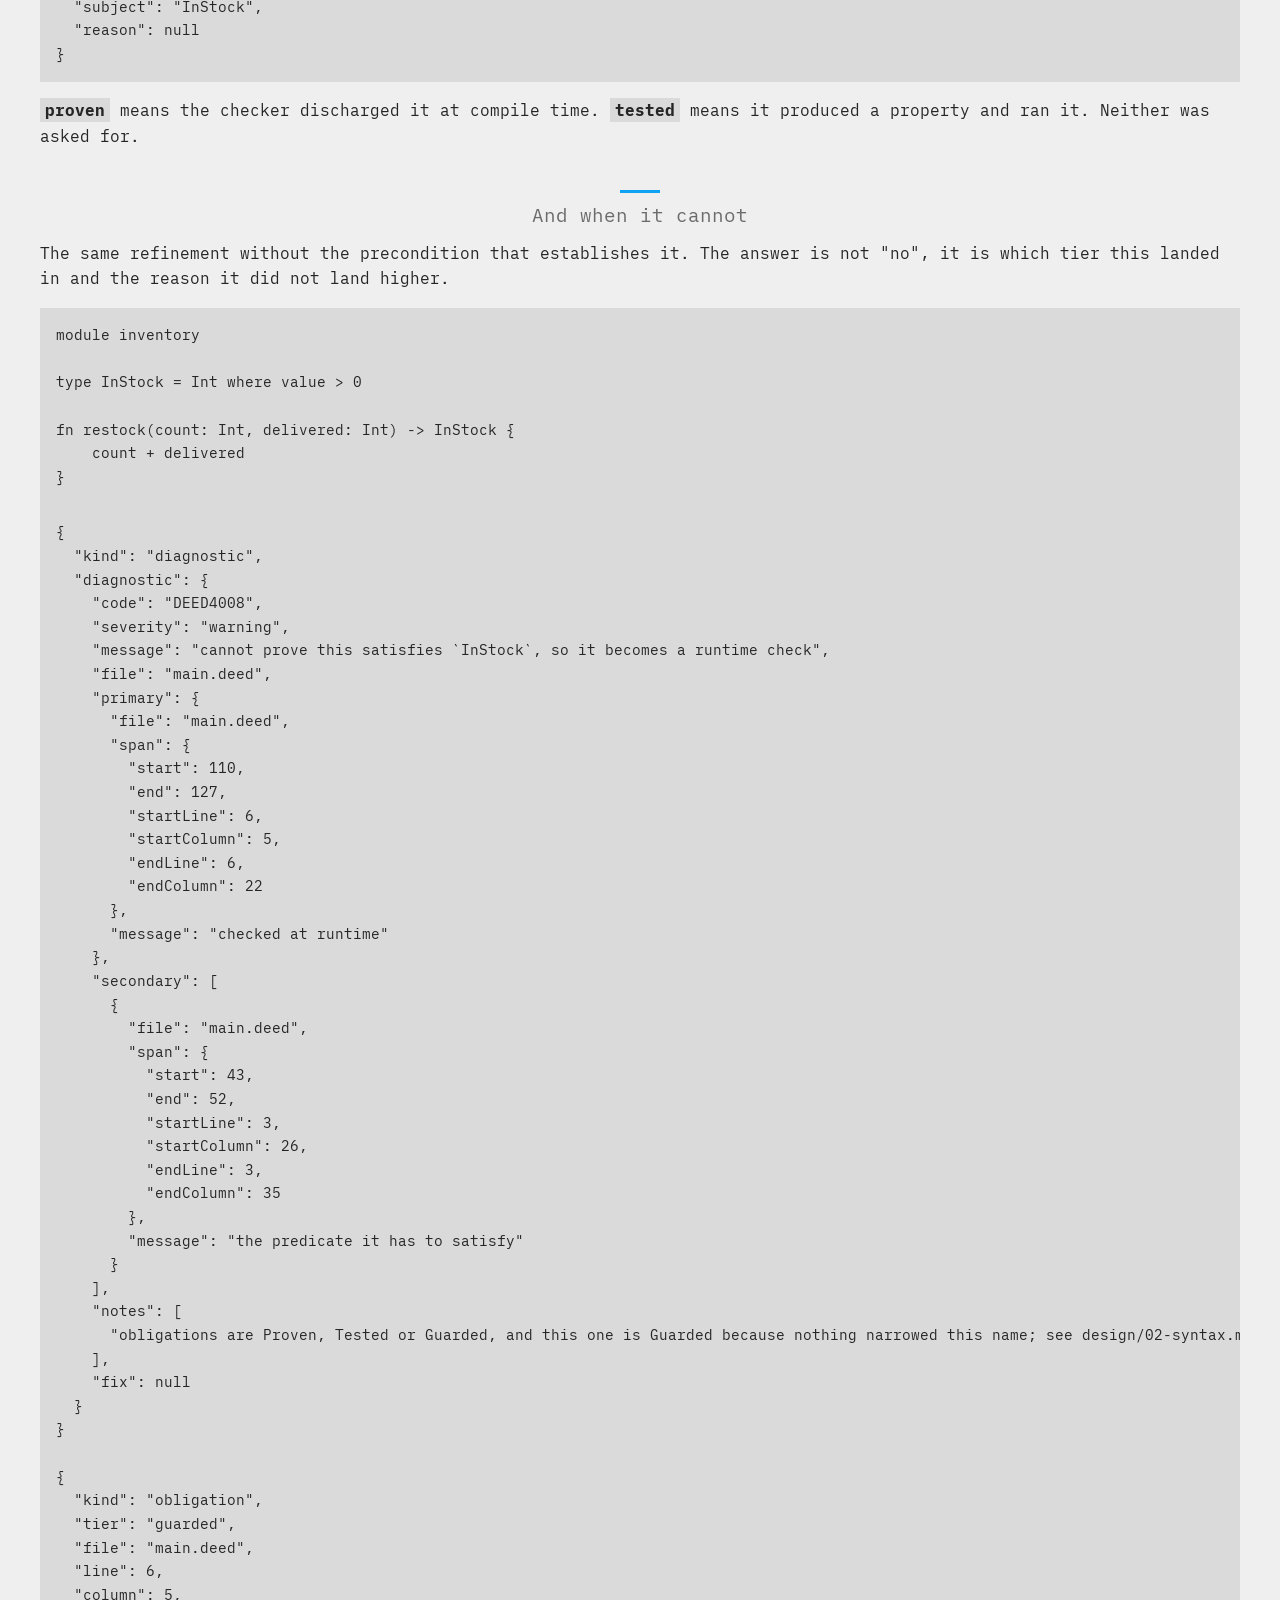
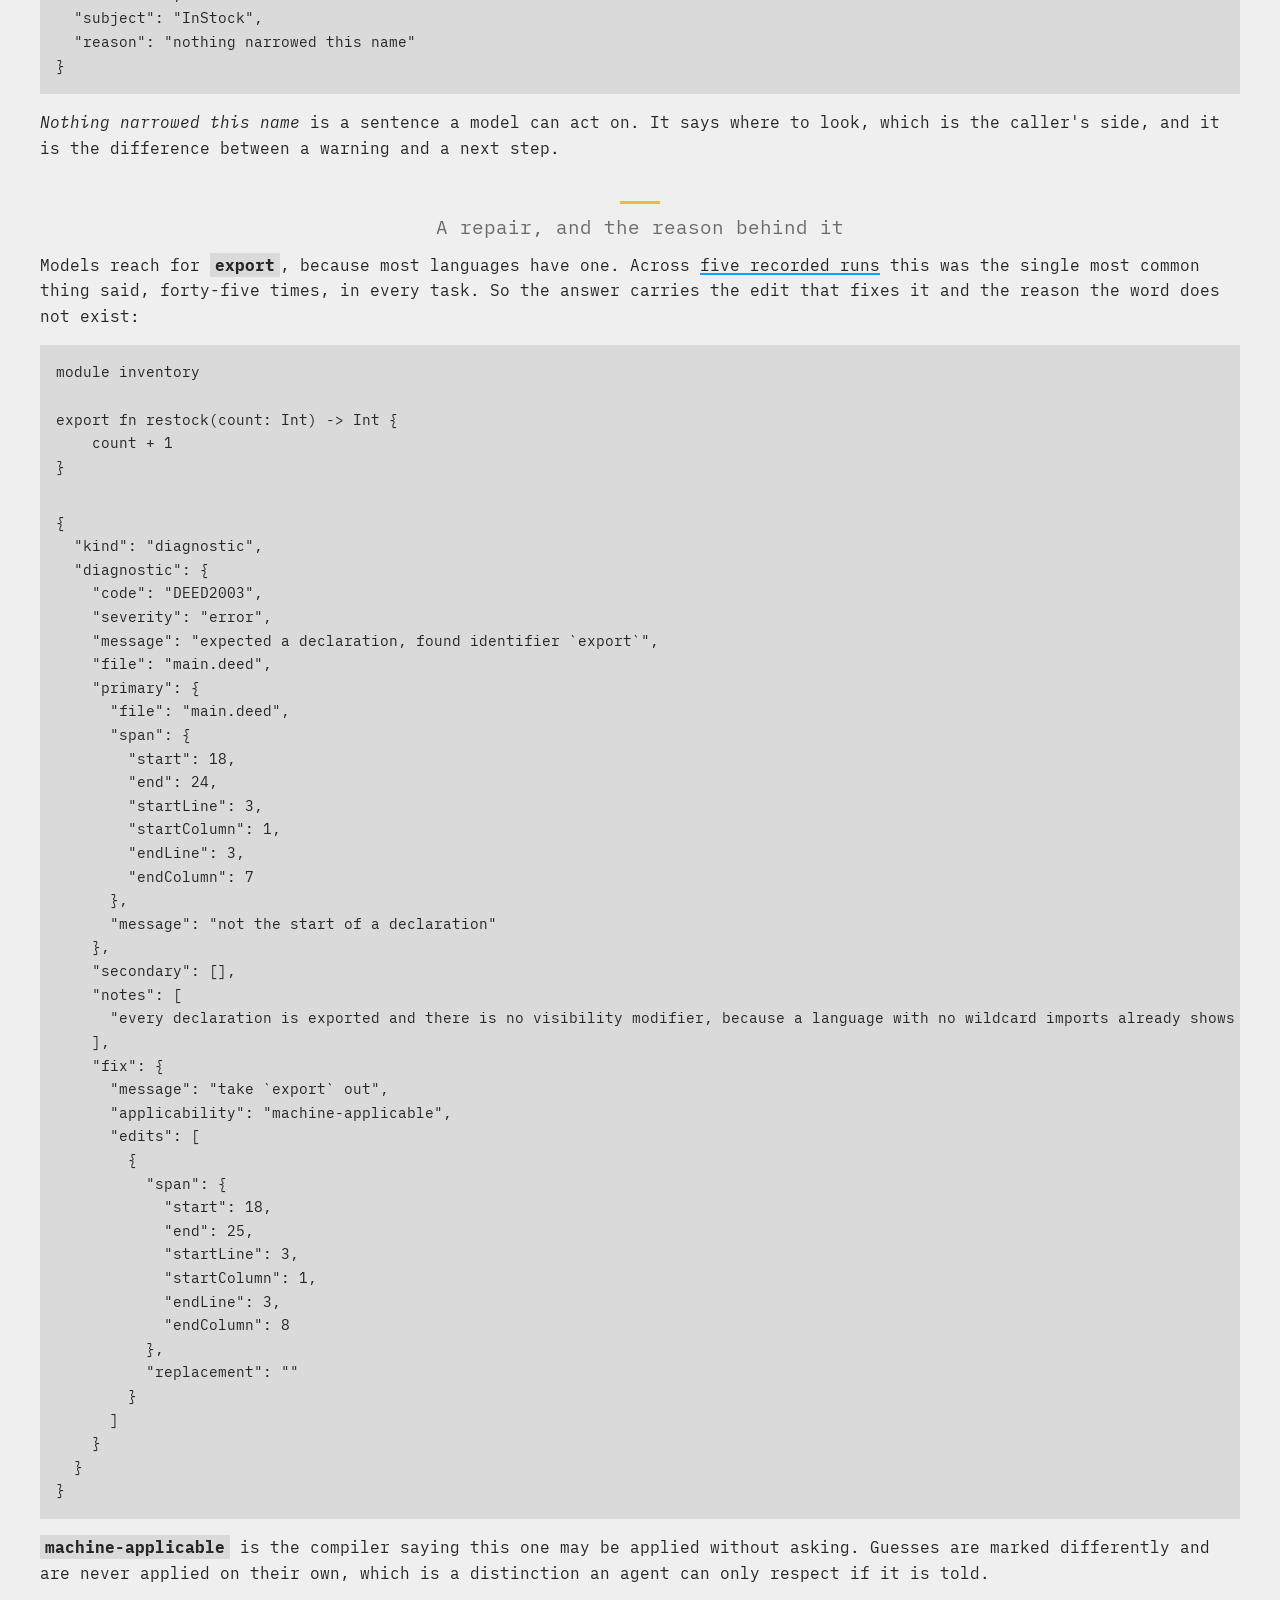
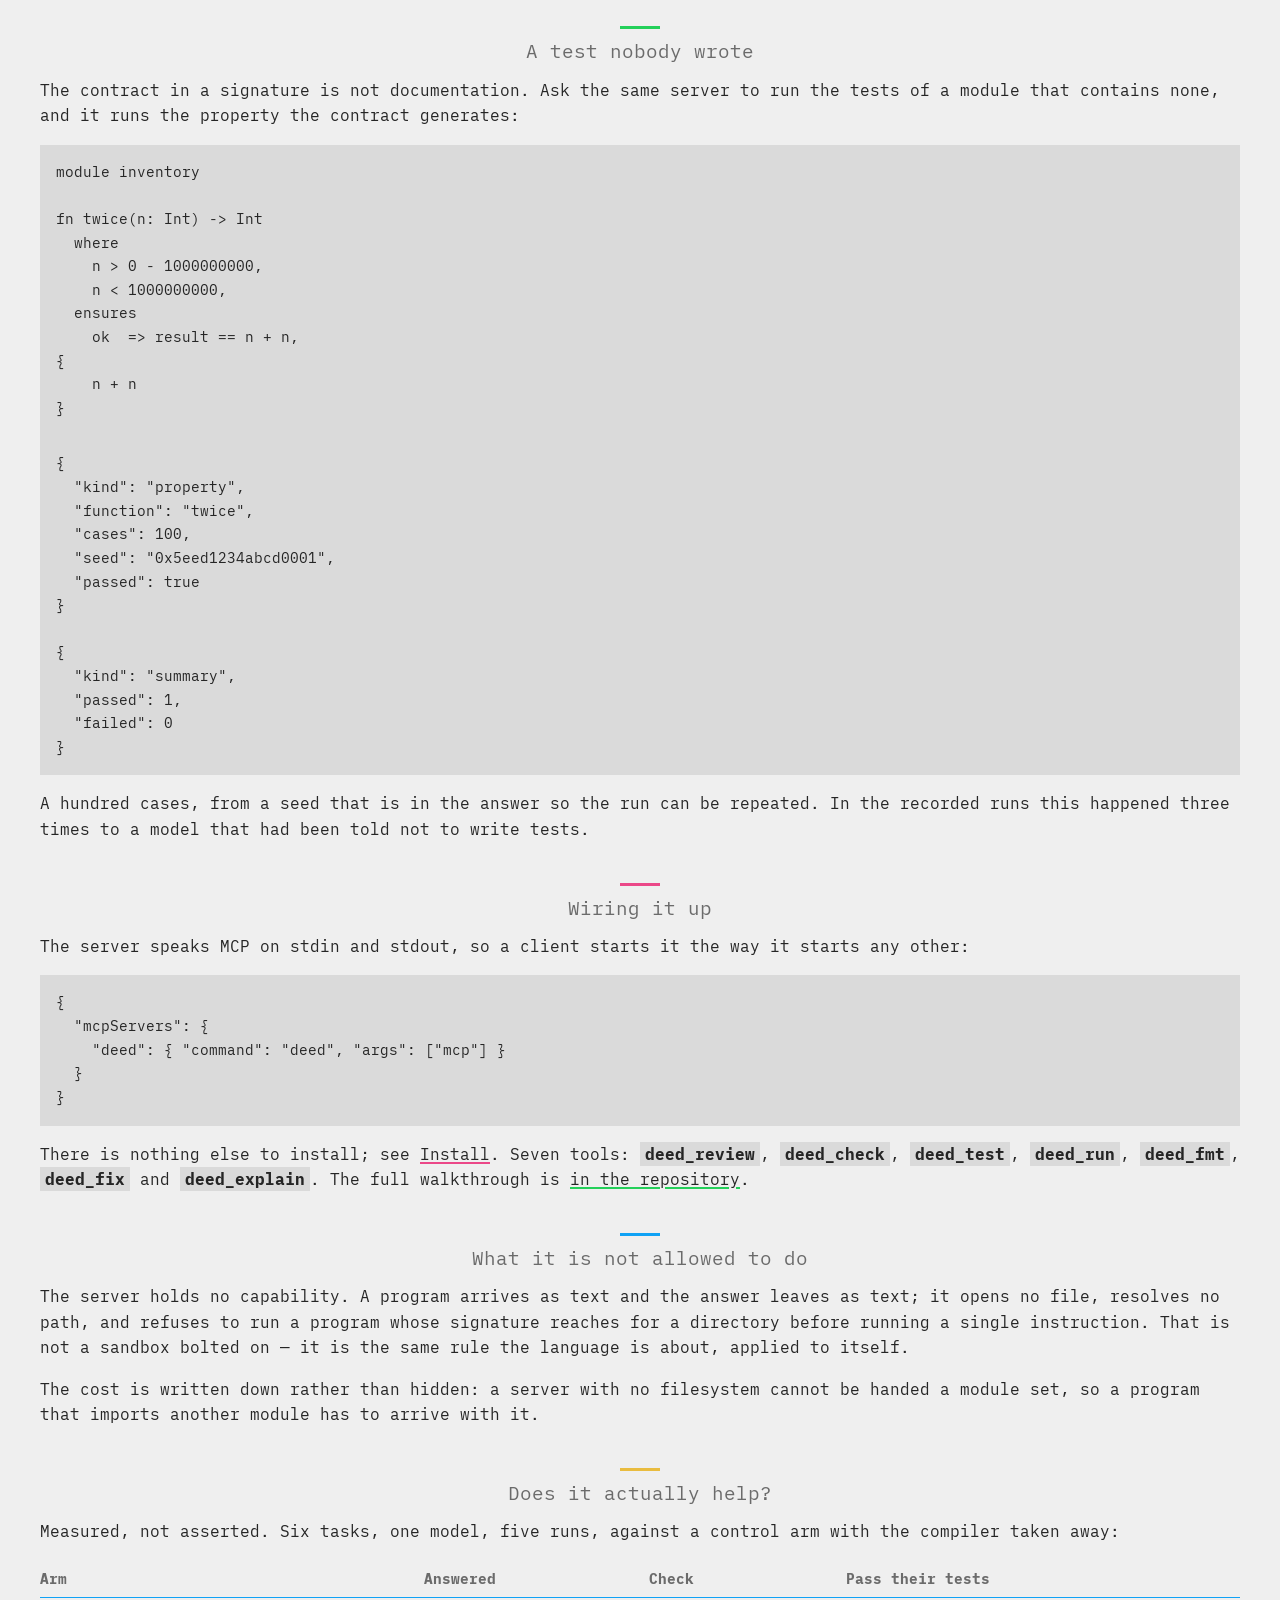
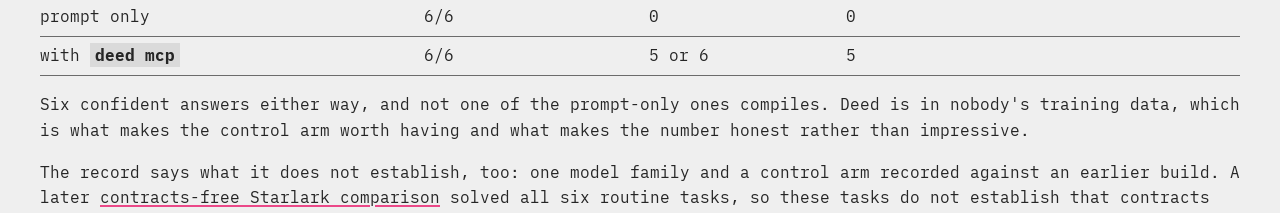
==== commit 5cdda3c5: "Put review receipts at the center of the agent page Co-authored-by: Onat Özmen <onatozmen44@gmail.co" ====
--- a/agents/index.html
+++ b/agents/index.html
@@ -6,7 +6,7 @@
     <title>For agents | Deed</title>
     <meta
       name="description"
-      content="Deed ships a Model Context Protocol server, so the thing writing the code can ask the compiler instead of remembering. It answers with which obligations were proved and which were left to a runtime check."
+      content="Deed gives agent-written patches a review receipt: new authority, weaker promises, and obligations left to runtime checks. The same evidence is available over MCP."
     />
     <link rel="icon" href="../assets/brand/deed-cipher-favicon.ico" sizes="any" />
     <link
@@ -73,6 +73,30 @@
           this page is a claim about what a machine gets back.
         -->
 
+        <h2>A receipt for the patch</h2>
+        <p>
+          Tests can stay green while a patch starts writing where it used to
+          read, or turns a compile-time proof into a runtime check. The review
+          receipt compares what a human had to trust before with what the
+          patch asks them to trust now.
+        </p>
+        <h3>Before</h3>
+        <pre class="code"><code id="review-before">…</code></pre>
+        <h3>After</h3>
+        <pre class="code"><code id="review-after">…</code></pre>
+        <h3>Receipt</h3>
+        <pre class="code"><code id="review-got">…</code></pre>
+        <p>
+          That receipt came from the pinned compiler in this tab. The new
+          <code>Store.write</code> authority and the
+          <code>proven</code>-to-<code>guarded</code> regression are separate
+          evidence. CI can turn either one, or a newly Guarded obligation,
+          into an independent policy gate. The
+          <a href="https://github.com/deed-lang/deed/blob/v0.2.11/how-to/review-an-agent-patch-in-ci.md"
+            >copy-paste workflow</a
+          > compares the two commit trees on every pull request.
+        </p>
+
         <h2>What comes back that a type error does not</h2>
         <p>
           A compiler that only says yes or no tells an agent whether it has
@@ -149,8 +173,8 @@
 }</code></pre>
         <p>
           There is nothing else to install; see
-          <a href="../install/">Install</a>. Six tools:
-          <code>deed_check</code>, <code>deed_test</code>,
+          <a href="../install/">Install</a>. Seven tools:
+          <code>deed_review</code>, <code>deed_check</code>, <code>deed_test</code>,
           <code>deed_run</code>, <code>deed_fmt</code>, <code>deed_fix</code>
           and <code>deed_explain</code>. The full walkthrough is
           <a
@@ -209,9 +233,12 @@
           impressive.
         </p>
         <p>
-          The record says what it does not establish, too: one model family, no
-          comparison against a language without contracts, and a control arm
-          recorded against an earlier build.
+          The record says what it does not establish, too: one model family
+          and a control arm recorded against an earlier build. A later
+          <a href="https://github.com/deed-lang/deed/blob/v0.2.11/benchmarks/STARLARK.md"
+            >contracts-free Starlark comparison</a
+          > solved all six routine tasks, so these tasks do not establish that
+          contracts caused the result.
           <a href="https://github.com/deed-lang/deed/blob/main/benchmarks/RESULTS.md"
             >Read it</a
           >
@@ -221,10 +248,10 @@
 
       <footer class="site">
         <p>
-          The transcripts on this page are what the pinned compiler answered in
-          your tab, for the programs shown above them. Nothing here is a sample
-          output written by hand. On the wire each answer is one JSON object per
-          line; the indentation is the only thing this page adds.
+          The receipt and transcripts on this page are what the pinned compiler
+          answered in your tab, for the programs shown above them. Nothing here
+          is sample output written by hand. On the wire each answer is one JSON
+          object per line; the indentation is the only thing this page adds.
         </p>
         <p>
           Apache-2.0. This page has no analytics, no cookies and no third-party
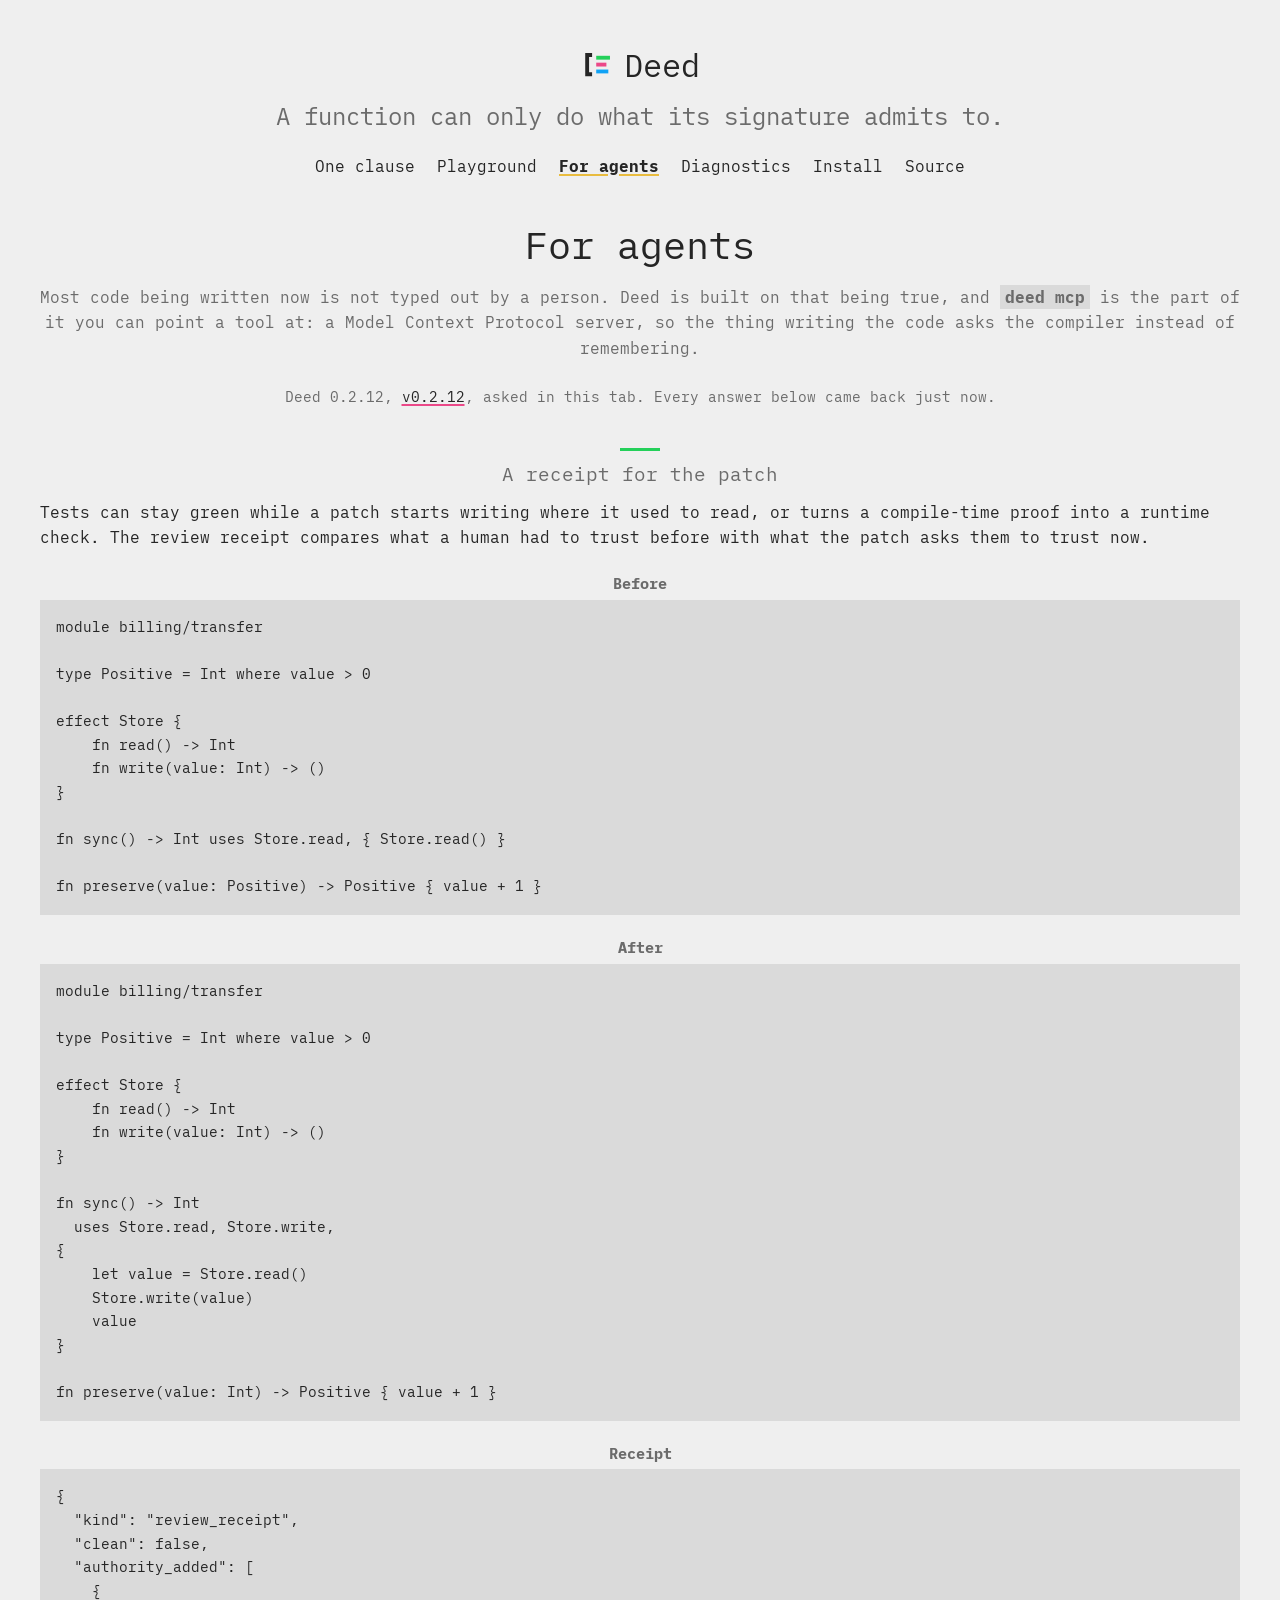
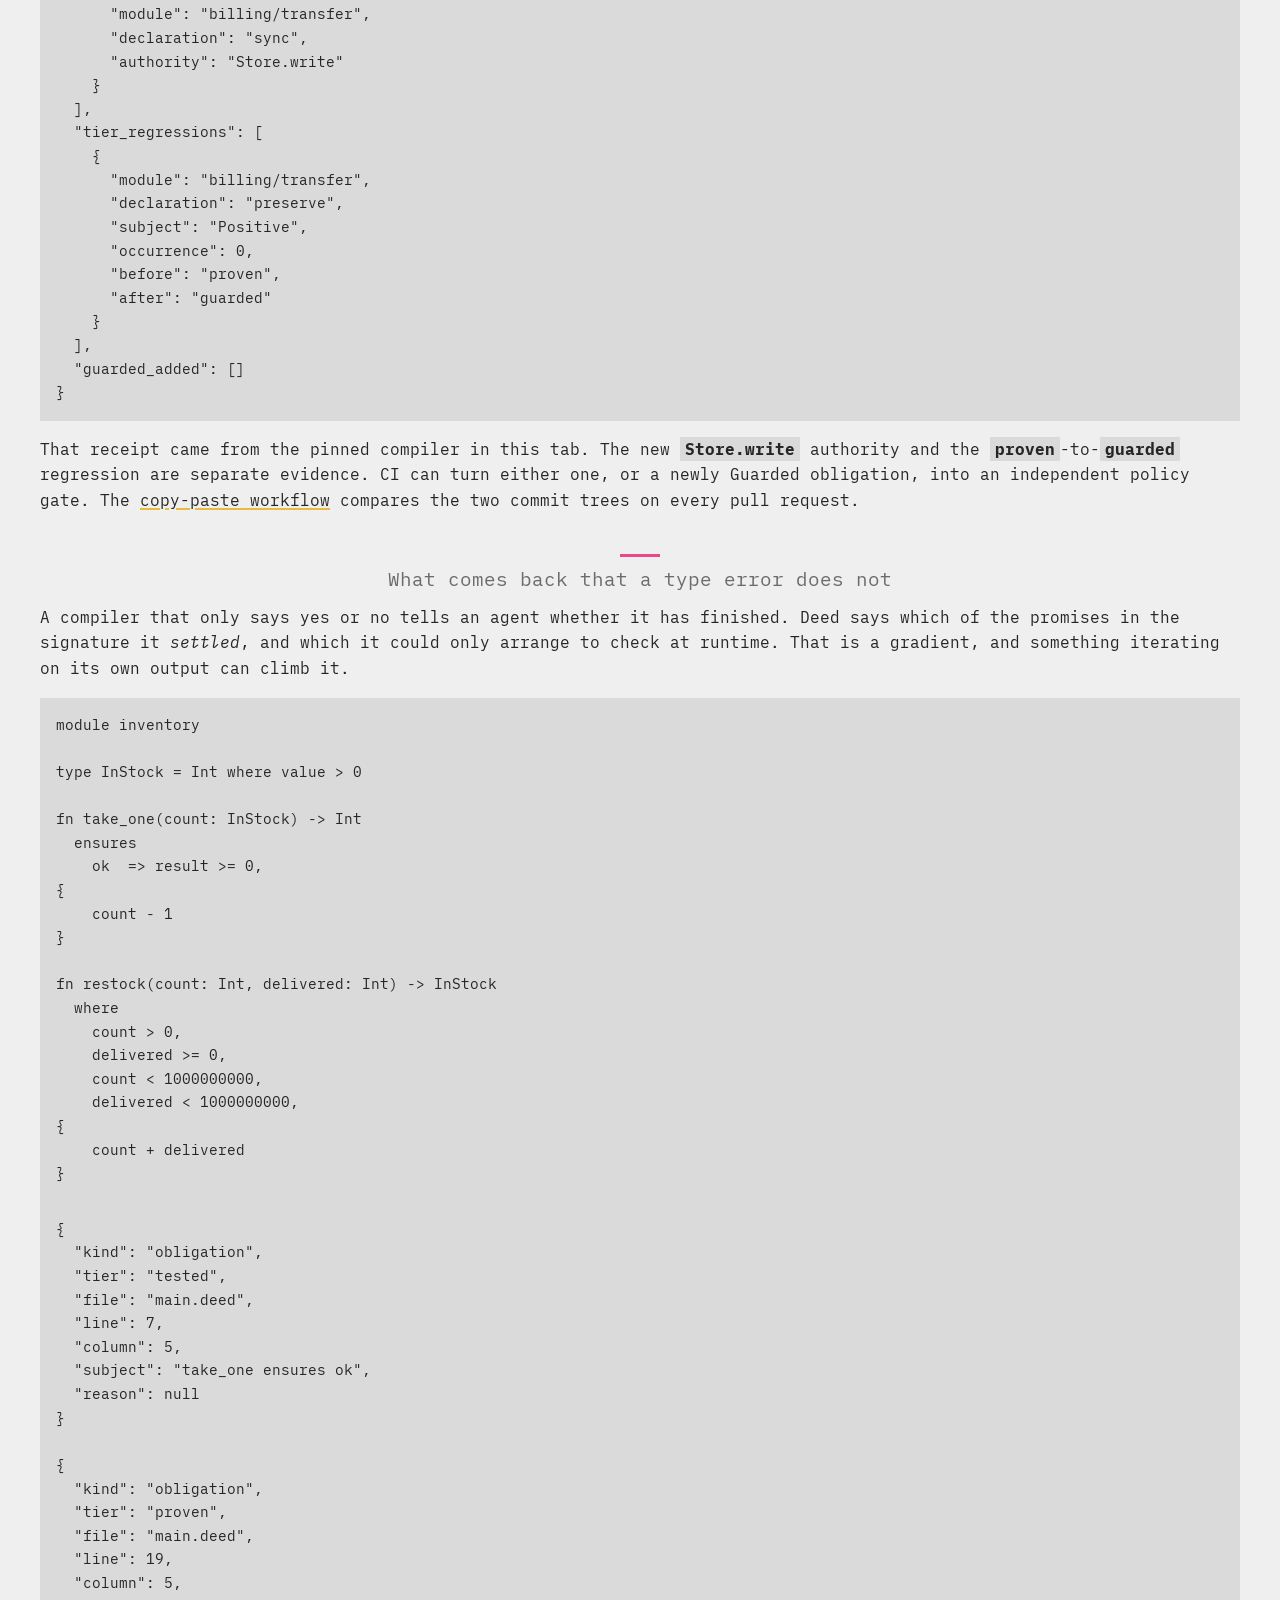
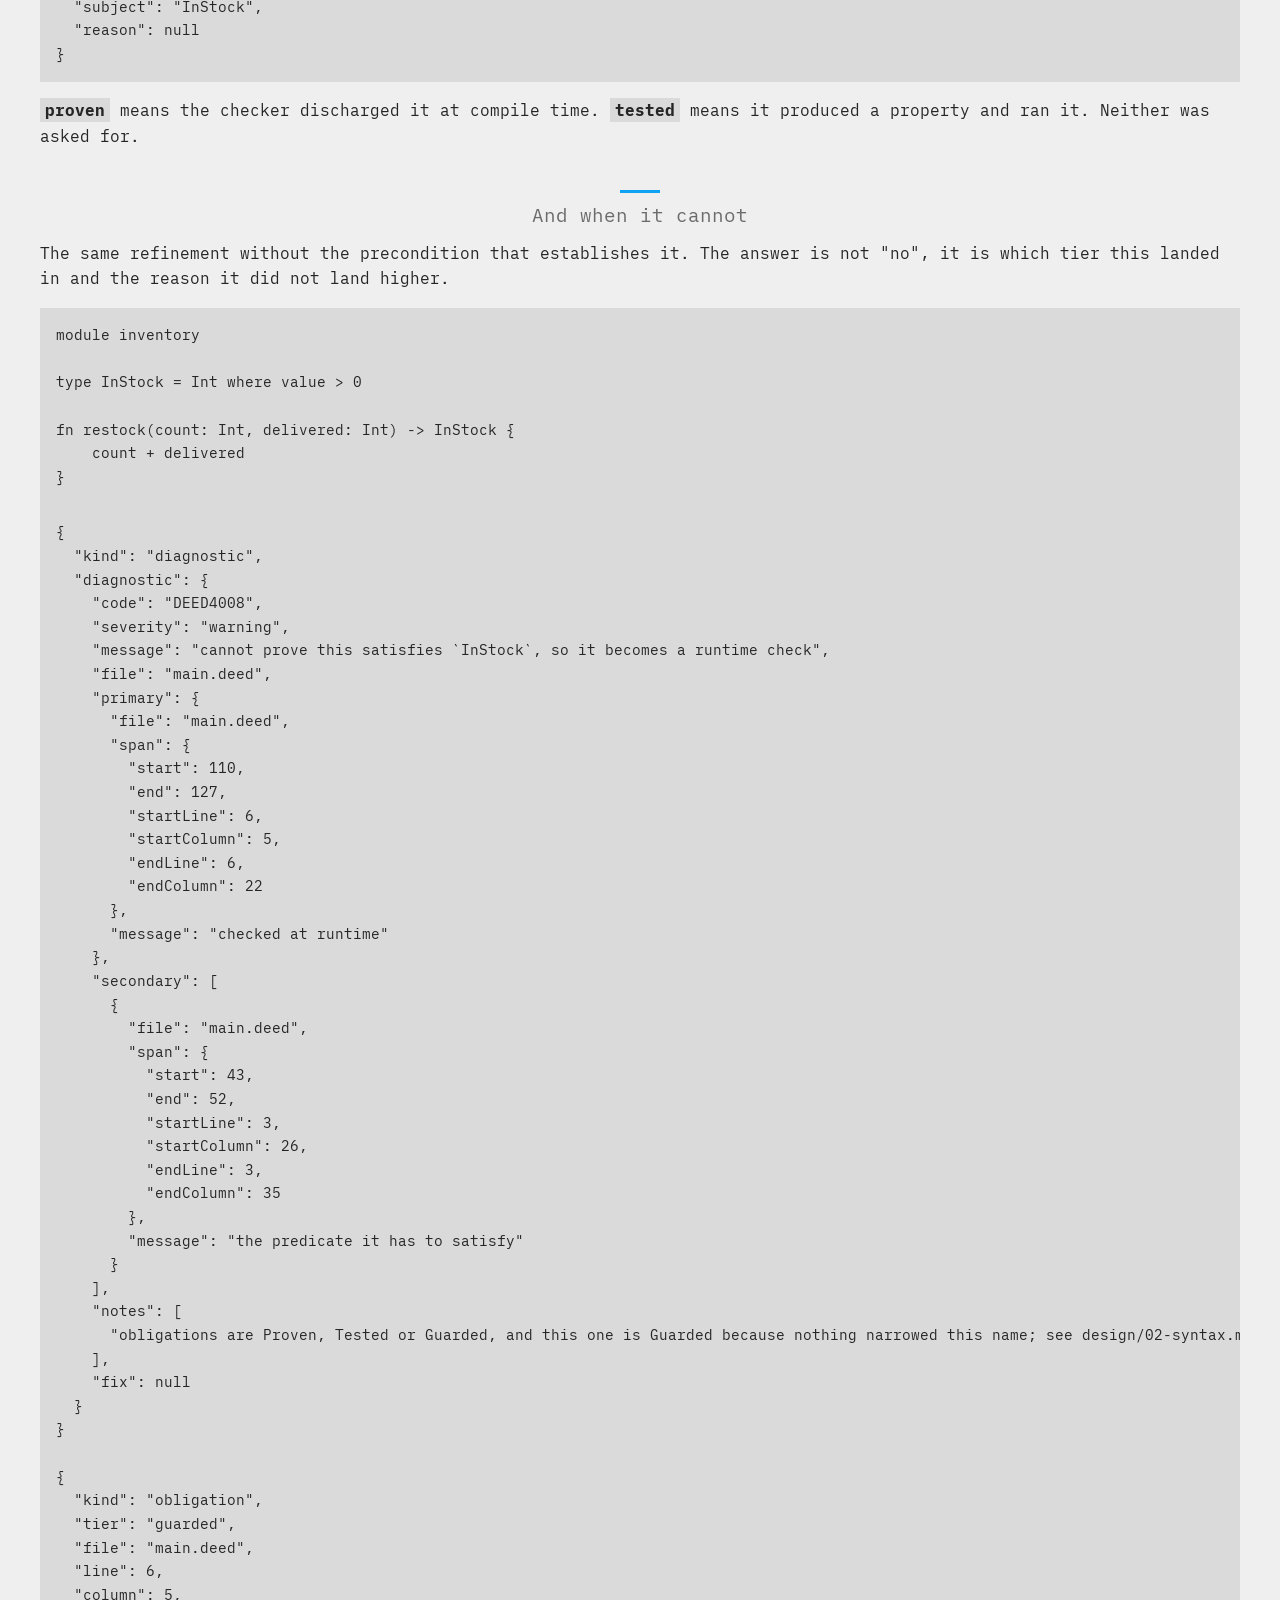
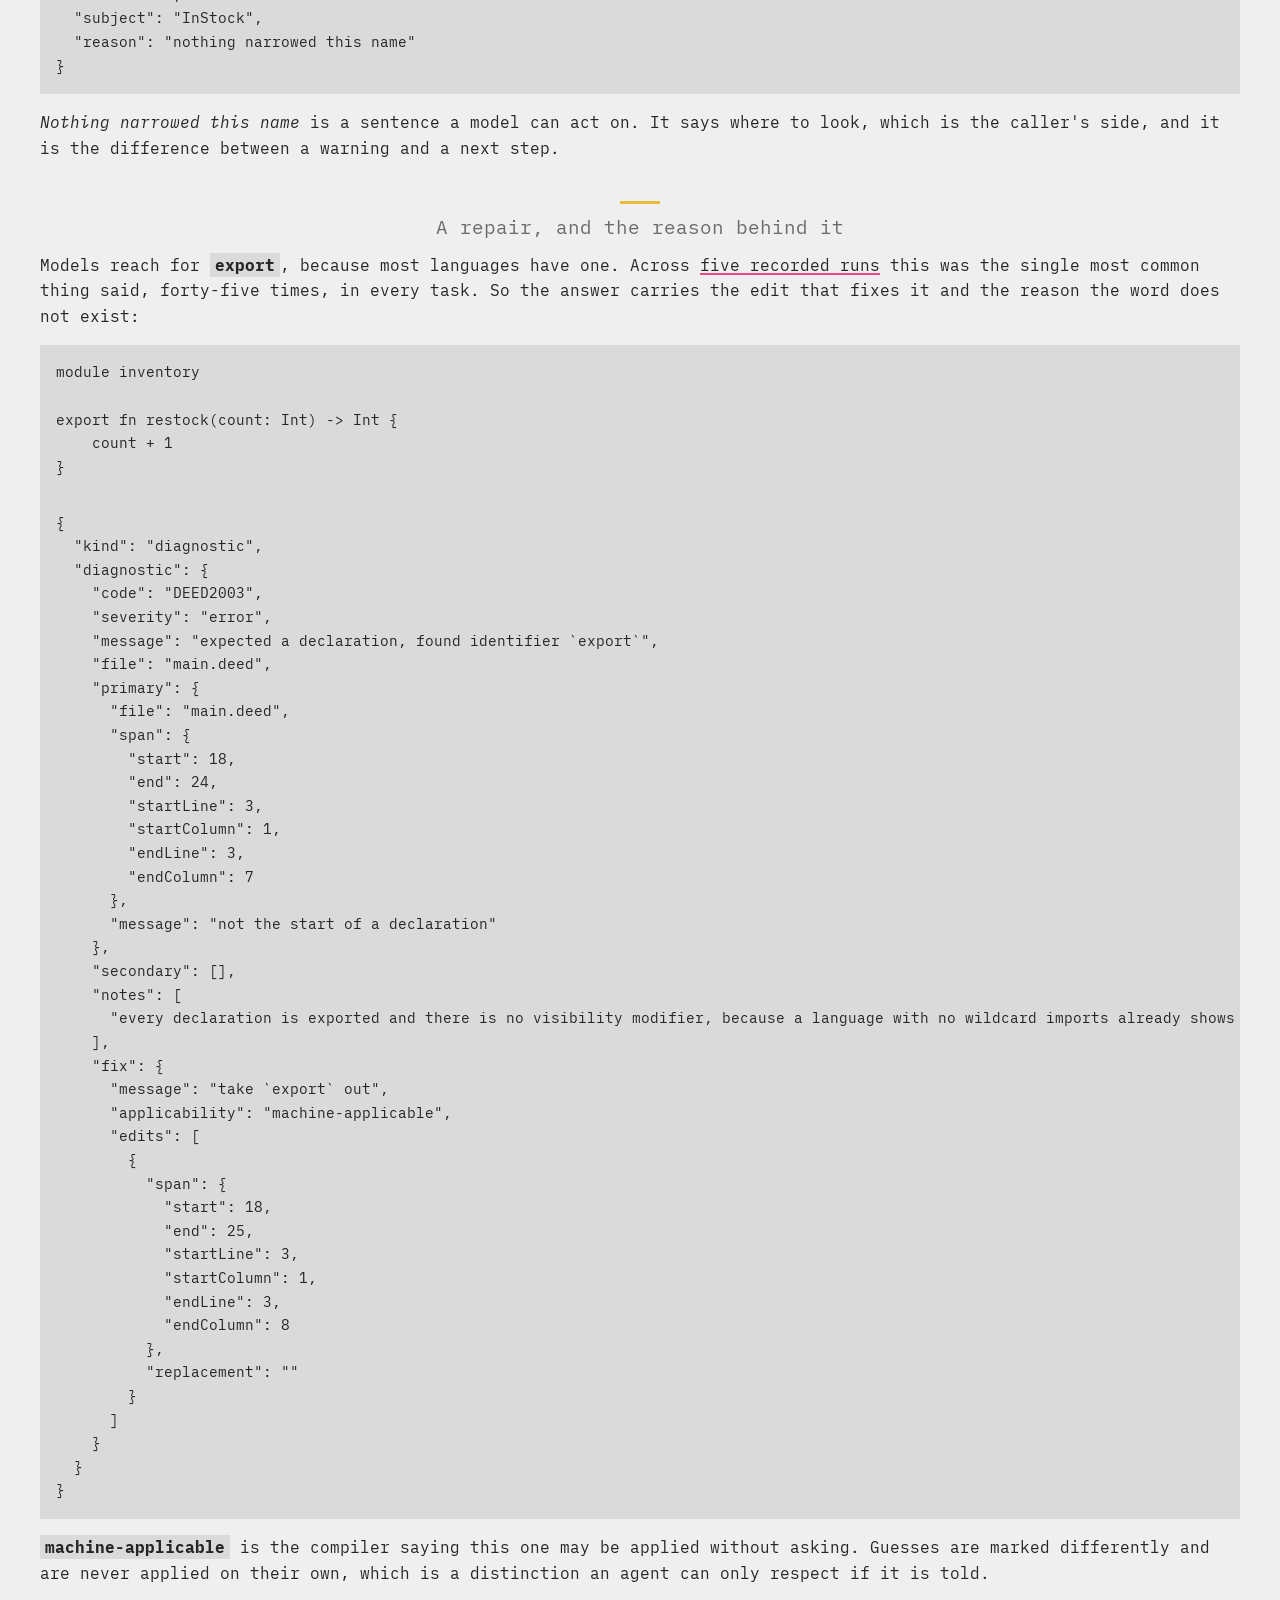
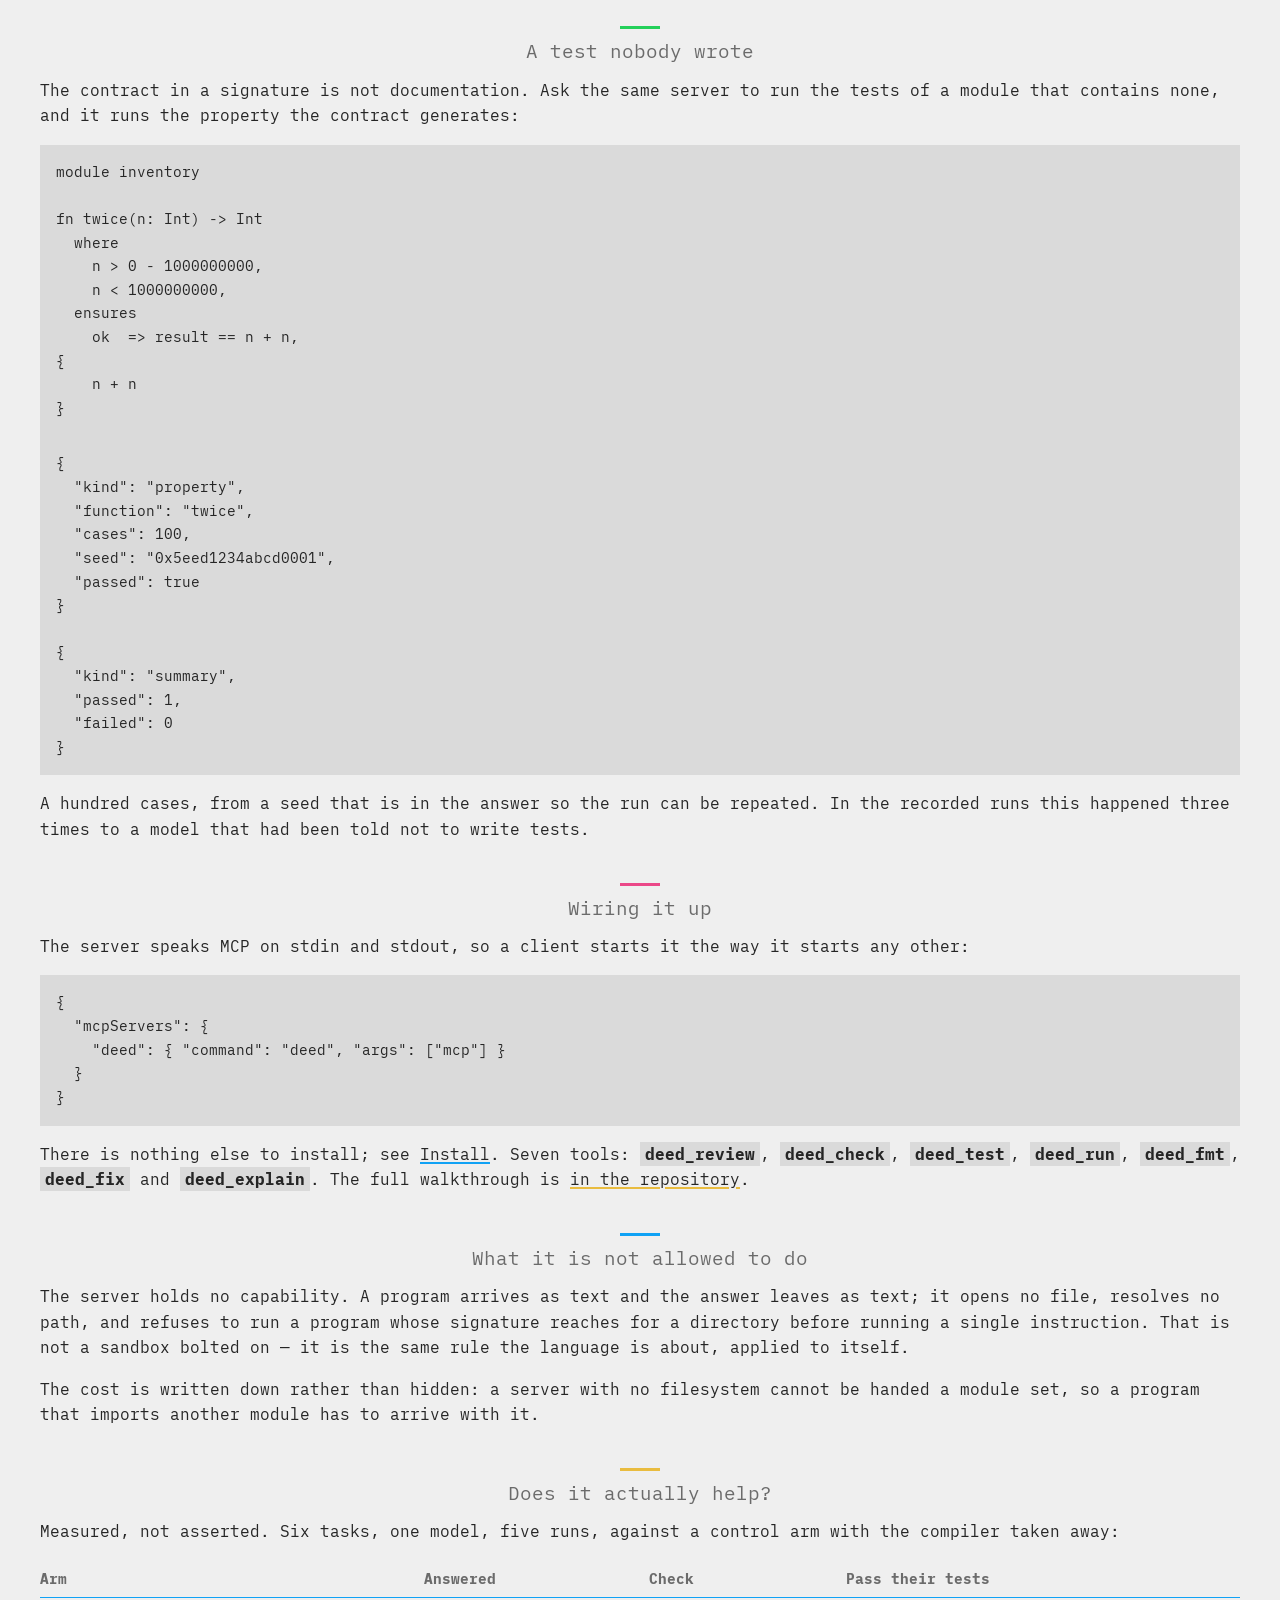
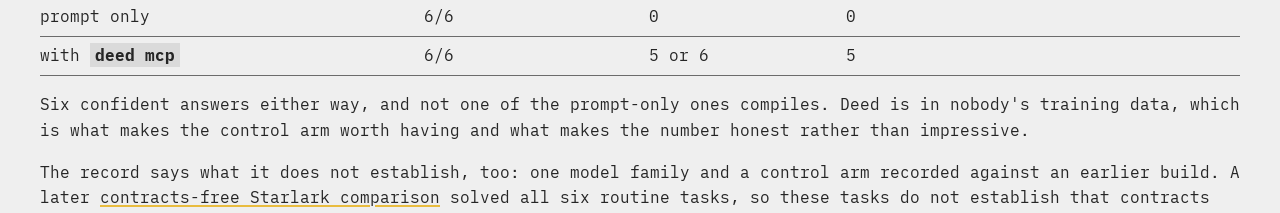
==== commit 99dac7ff: "Pin Deed 0.2.12" ====
--- a/agents/index.html
+++ b/agents/index.html
@@ -92,7 +92,7 @@
           <code>proven</code>-to-<code>guarded</code> regression are separate
           evidence. CI can turn either one, or a newly Guarded obligation,
           into an independent policy gate. The
-          <a href="https://github.com/deed-lang/deed/blob/v0.2.11/how-to/review-an-agent-patch-in-ci.md"
+          <a href="https://github.com/deed-lang/deed/blob/v0.2.12/how-to/review-an-agent-patch-in-ci.md"
             >copy-paste workflow</a
           > compares the two commit trees on every pull request.
         </p>
@@ -235,7 +235,7 @@
         <p>
           The record says what it does not establish, too: one model family
           and a control arm recorded against an earlier build. A later
-          <a href="https://github.com/deed-lang/deed/blob/v0.2.11/benchmarks/STARLARK.md"
+          <a href="https://github.com/deed-lang/deed/blob/v0.2.12/benchmarks/STARLARK.md"
             >contracts-free Starlark comparison</a
           > solved all six routine tasks, so these tasks do not establish that
           contracts caused the result.
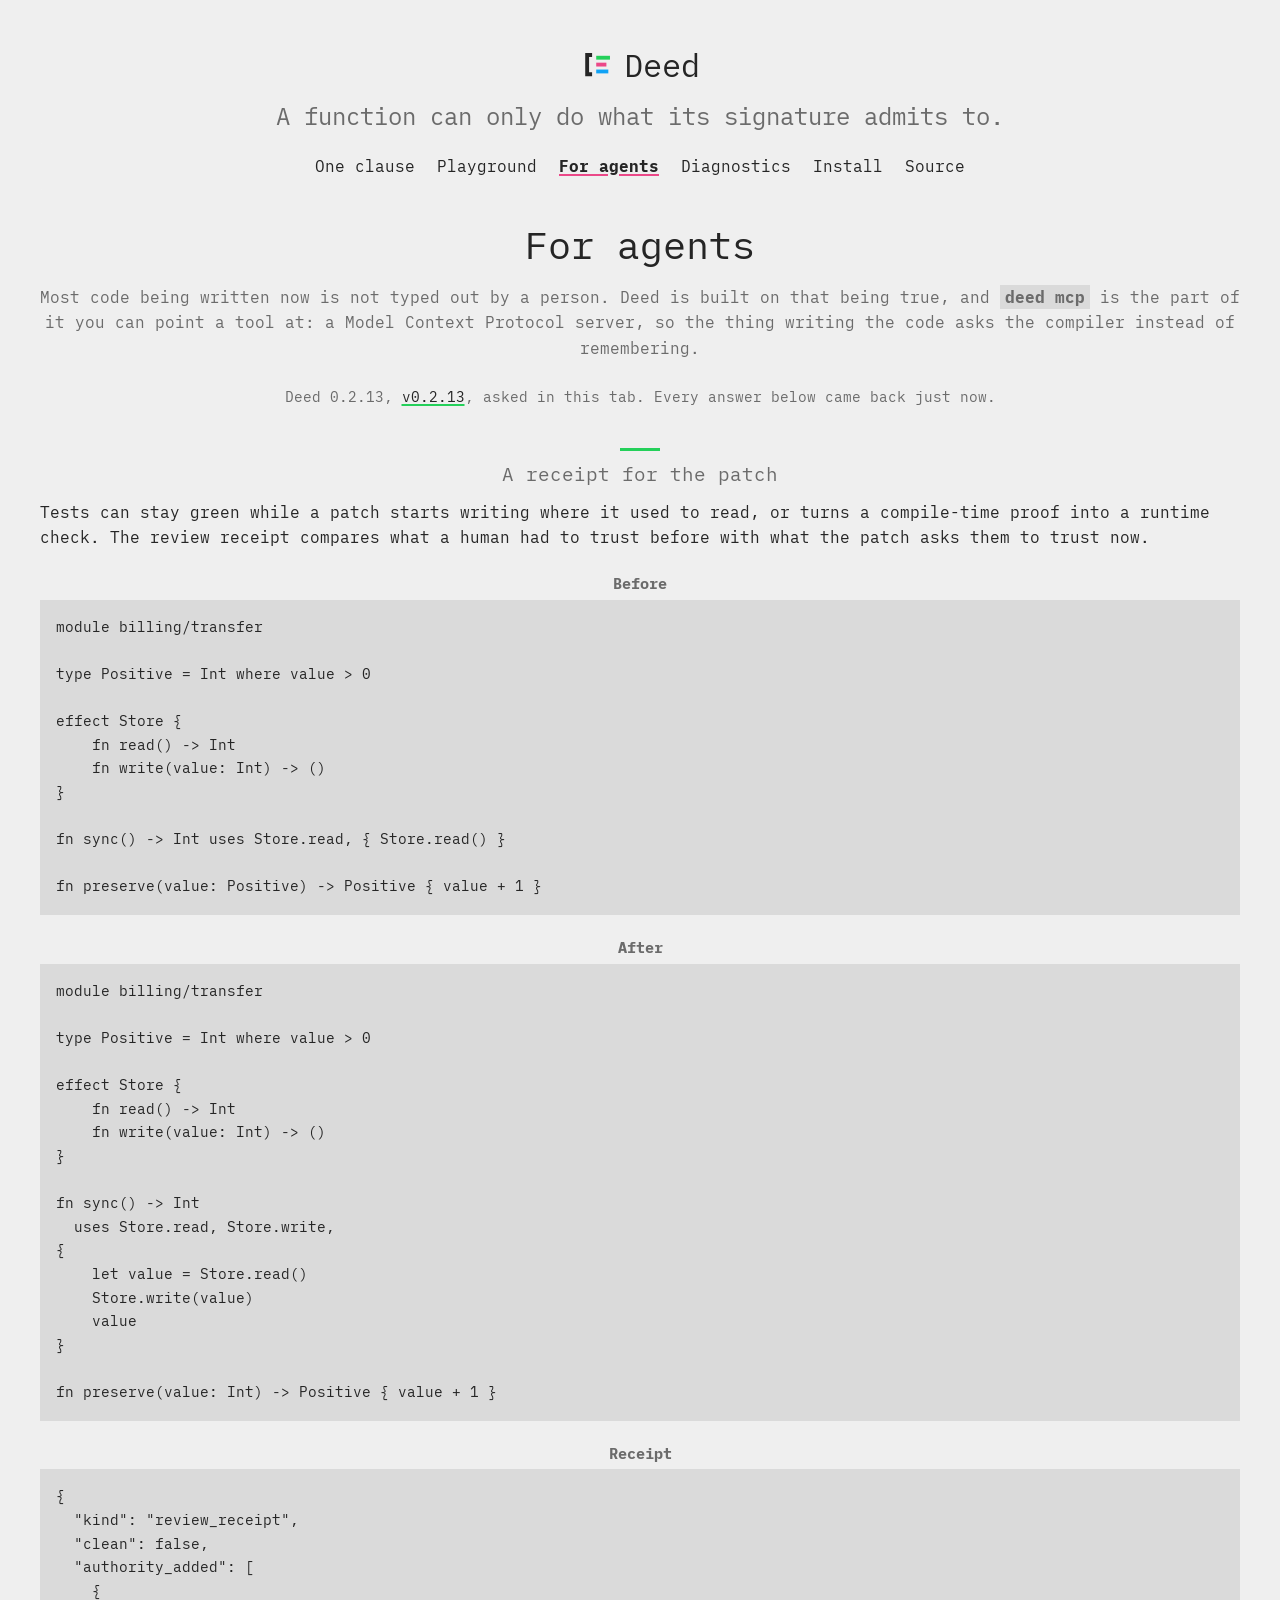
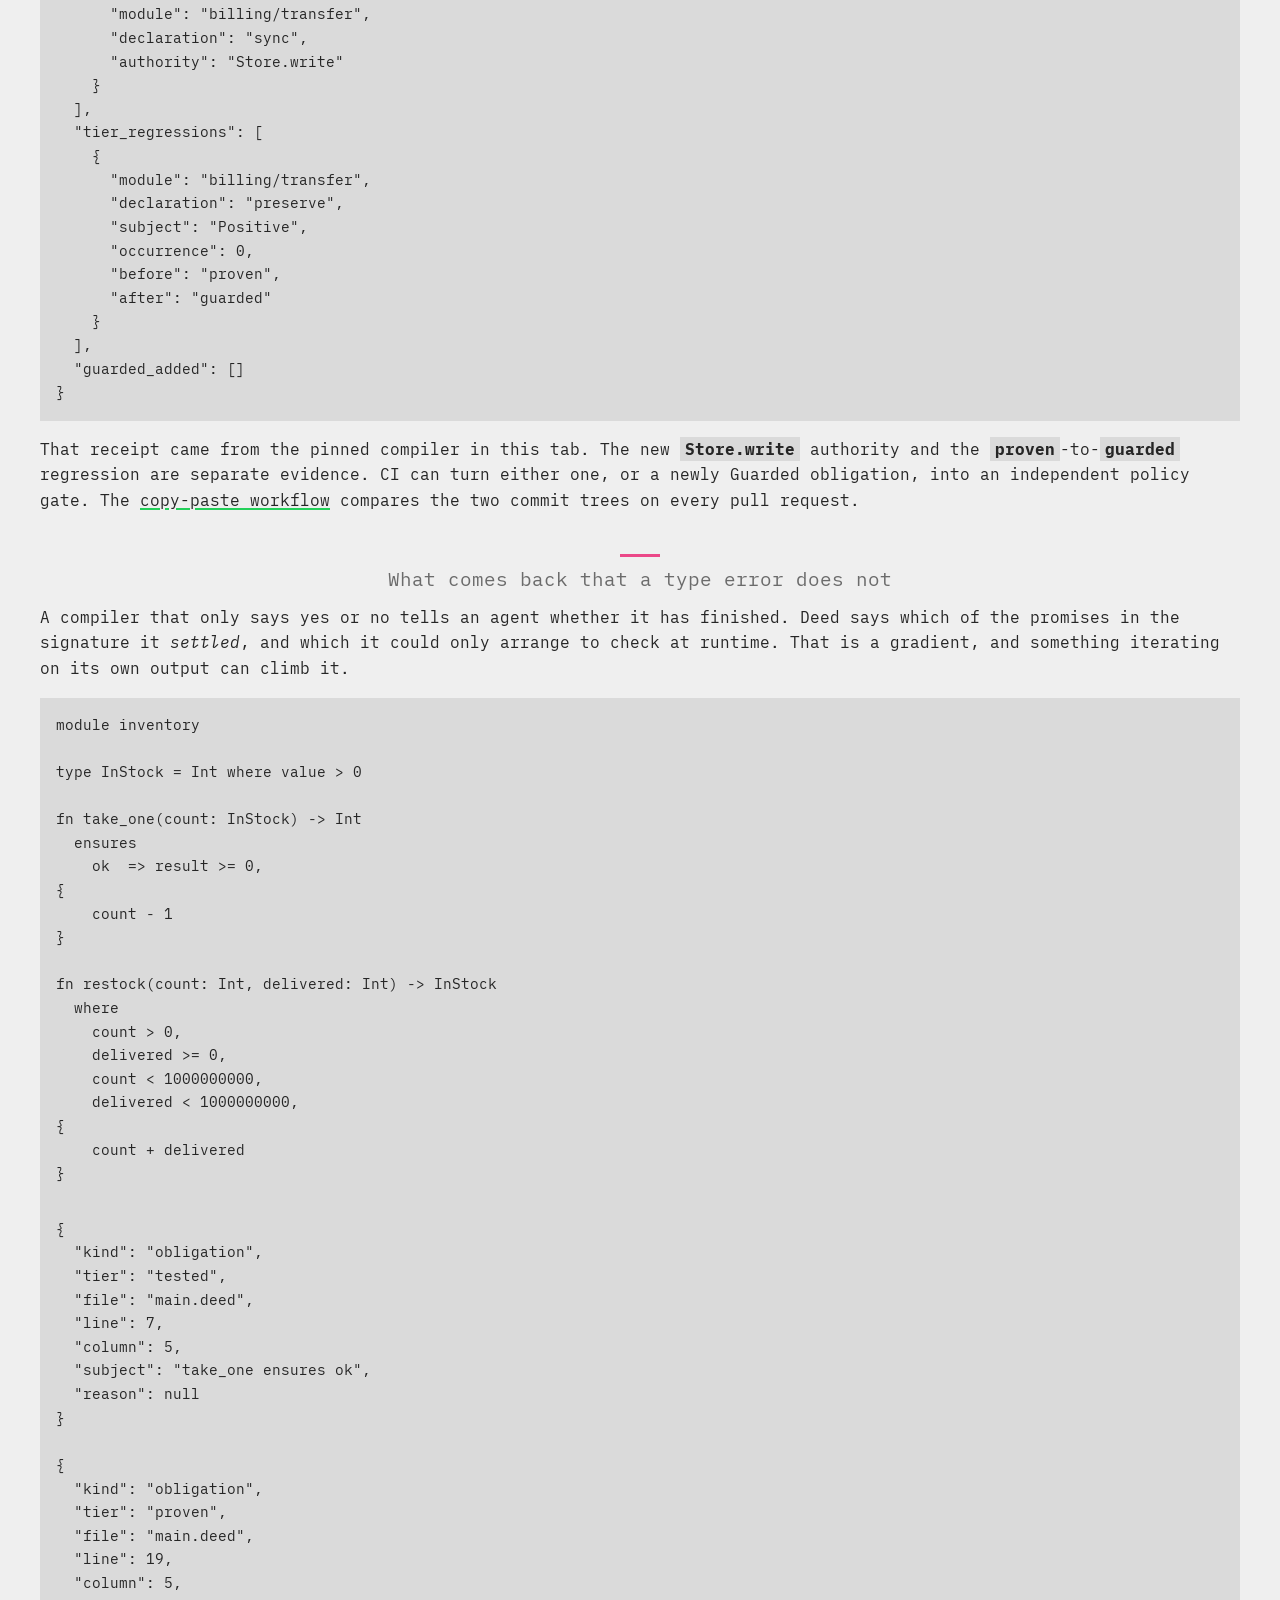
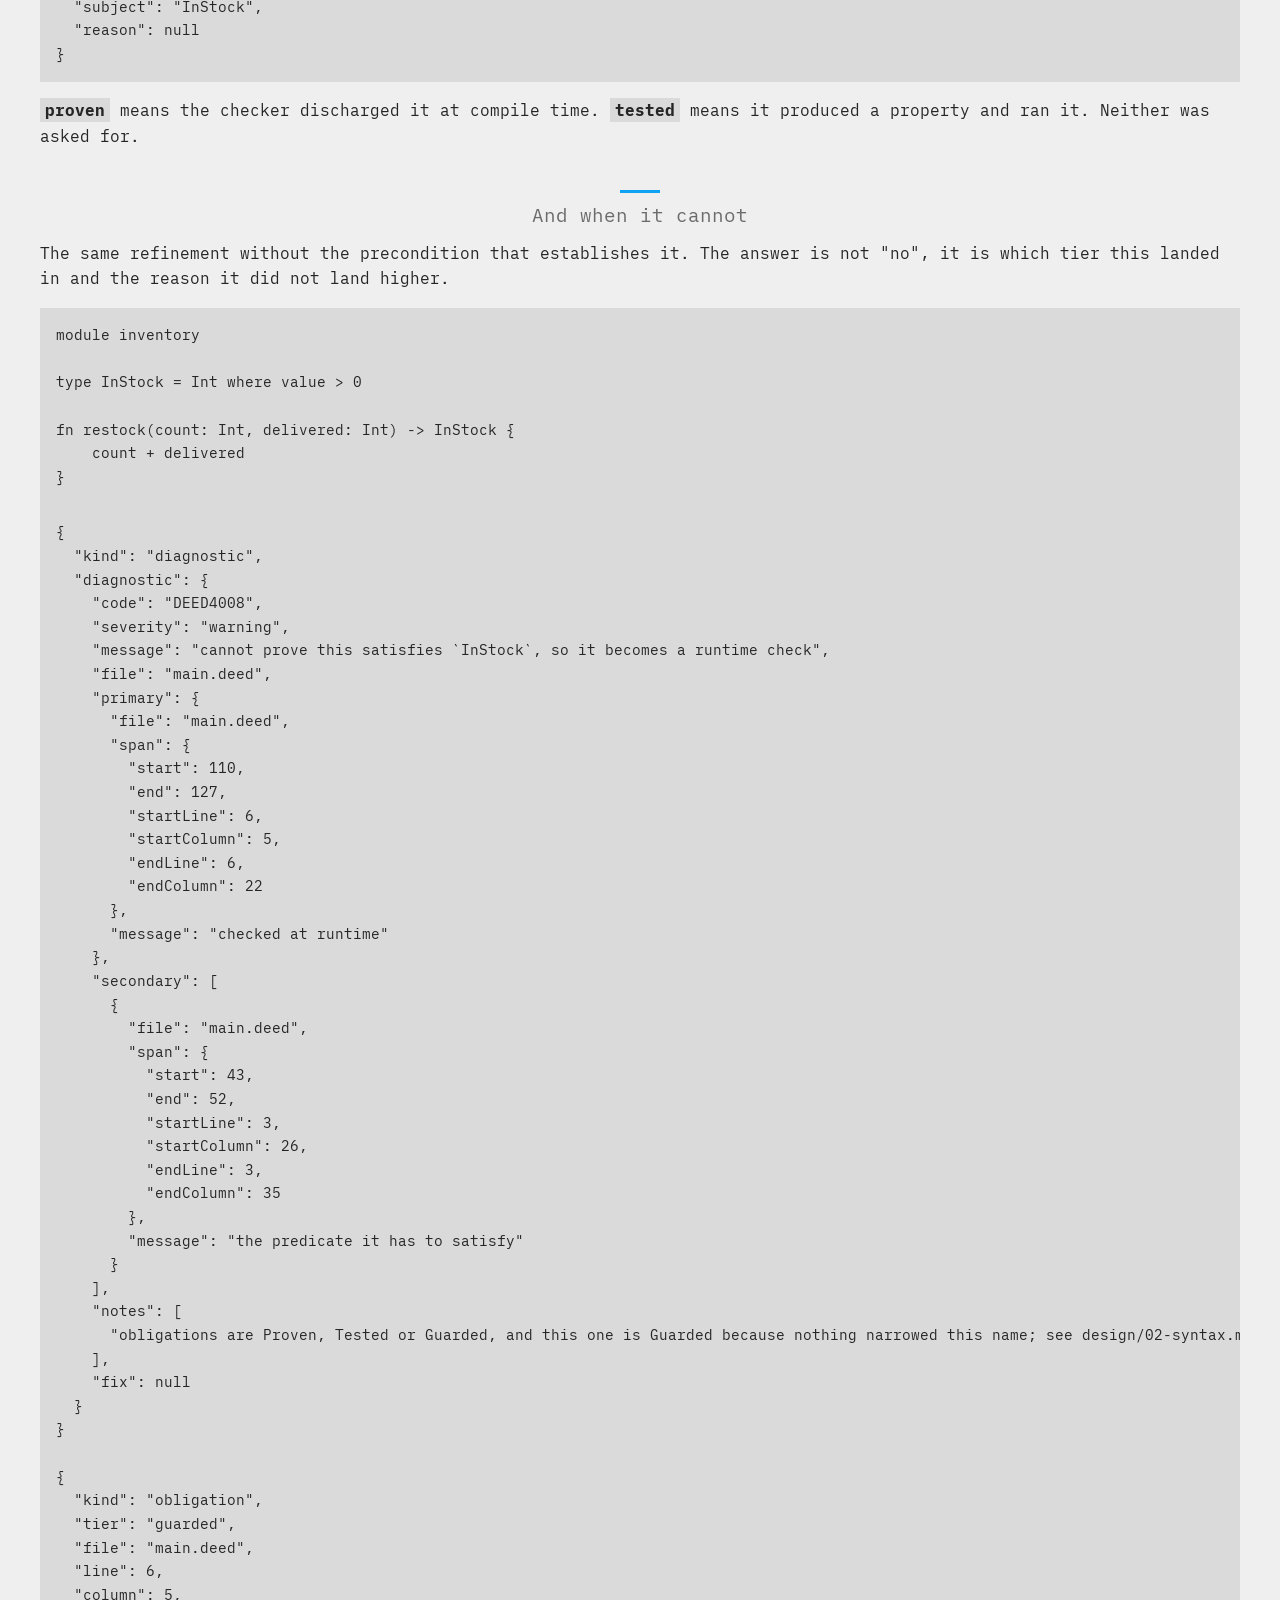
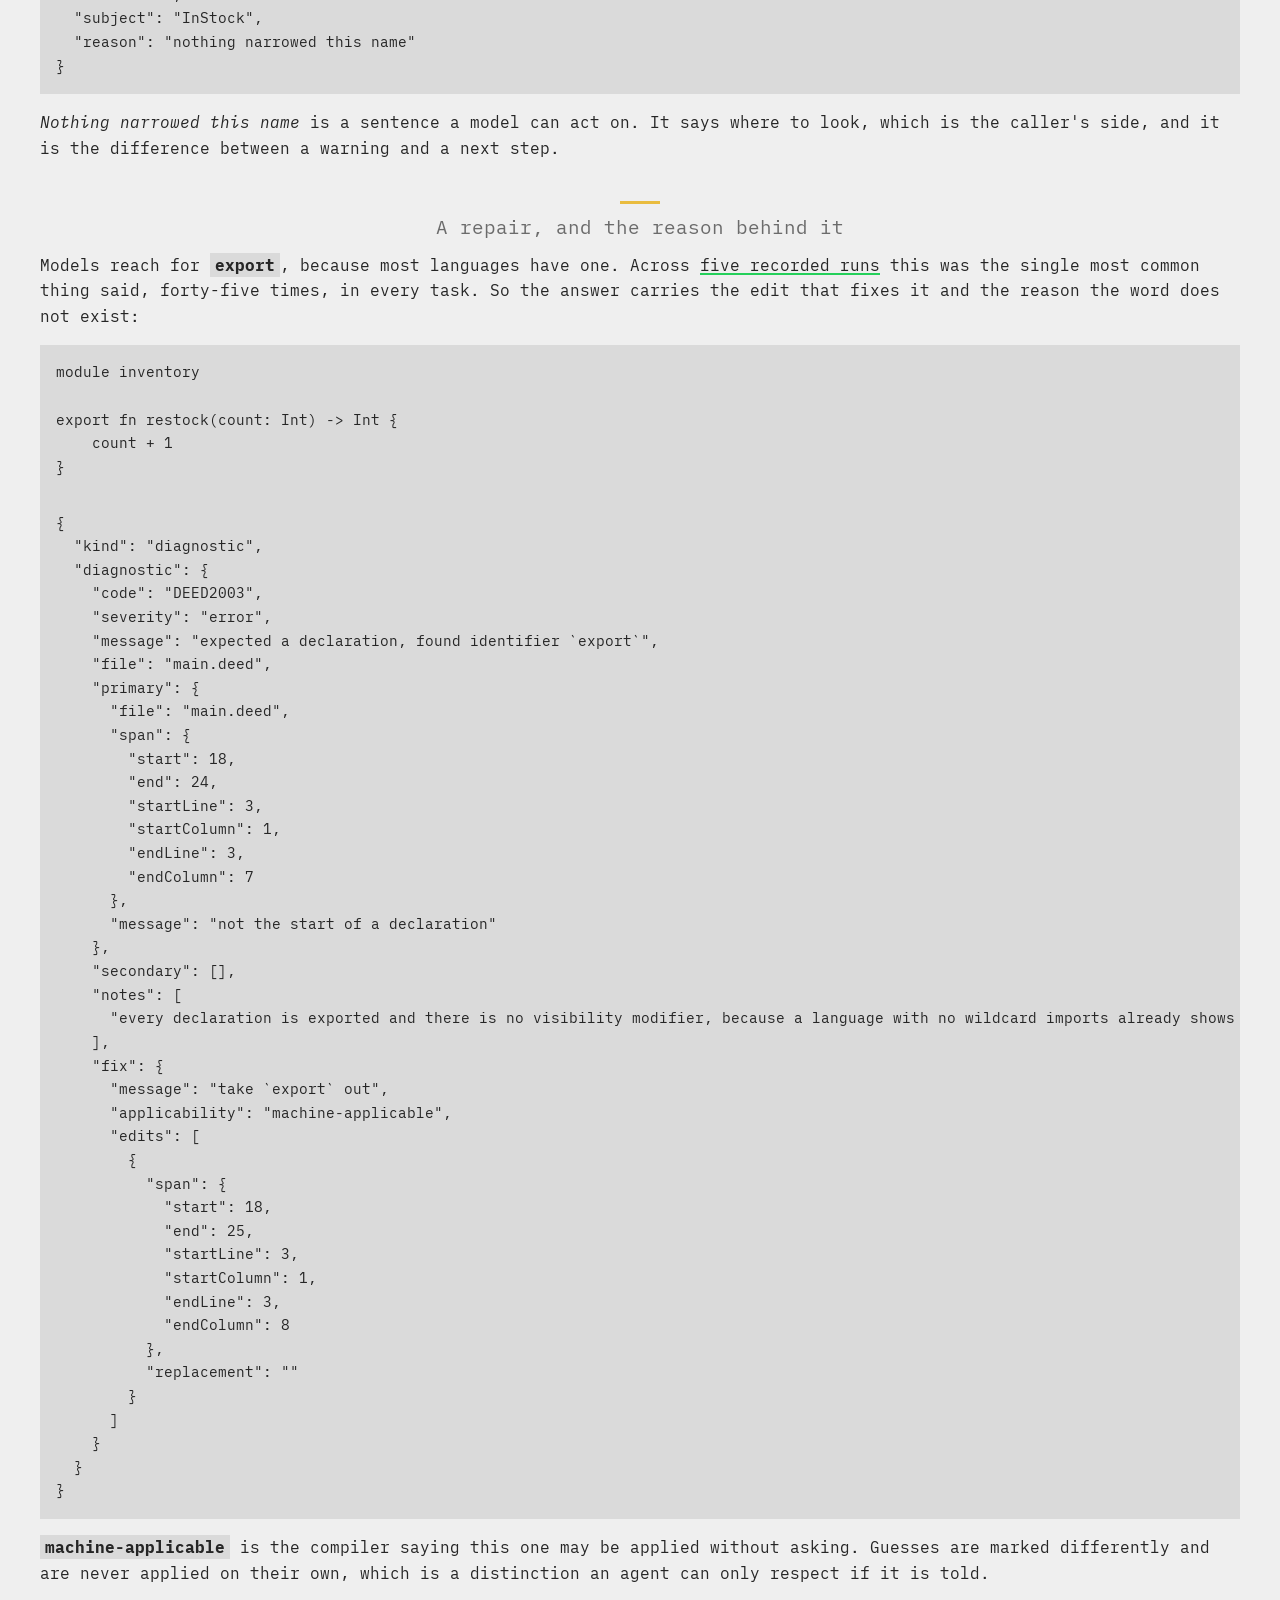
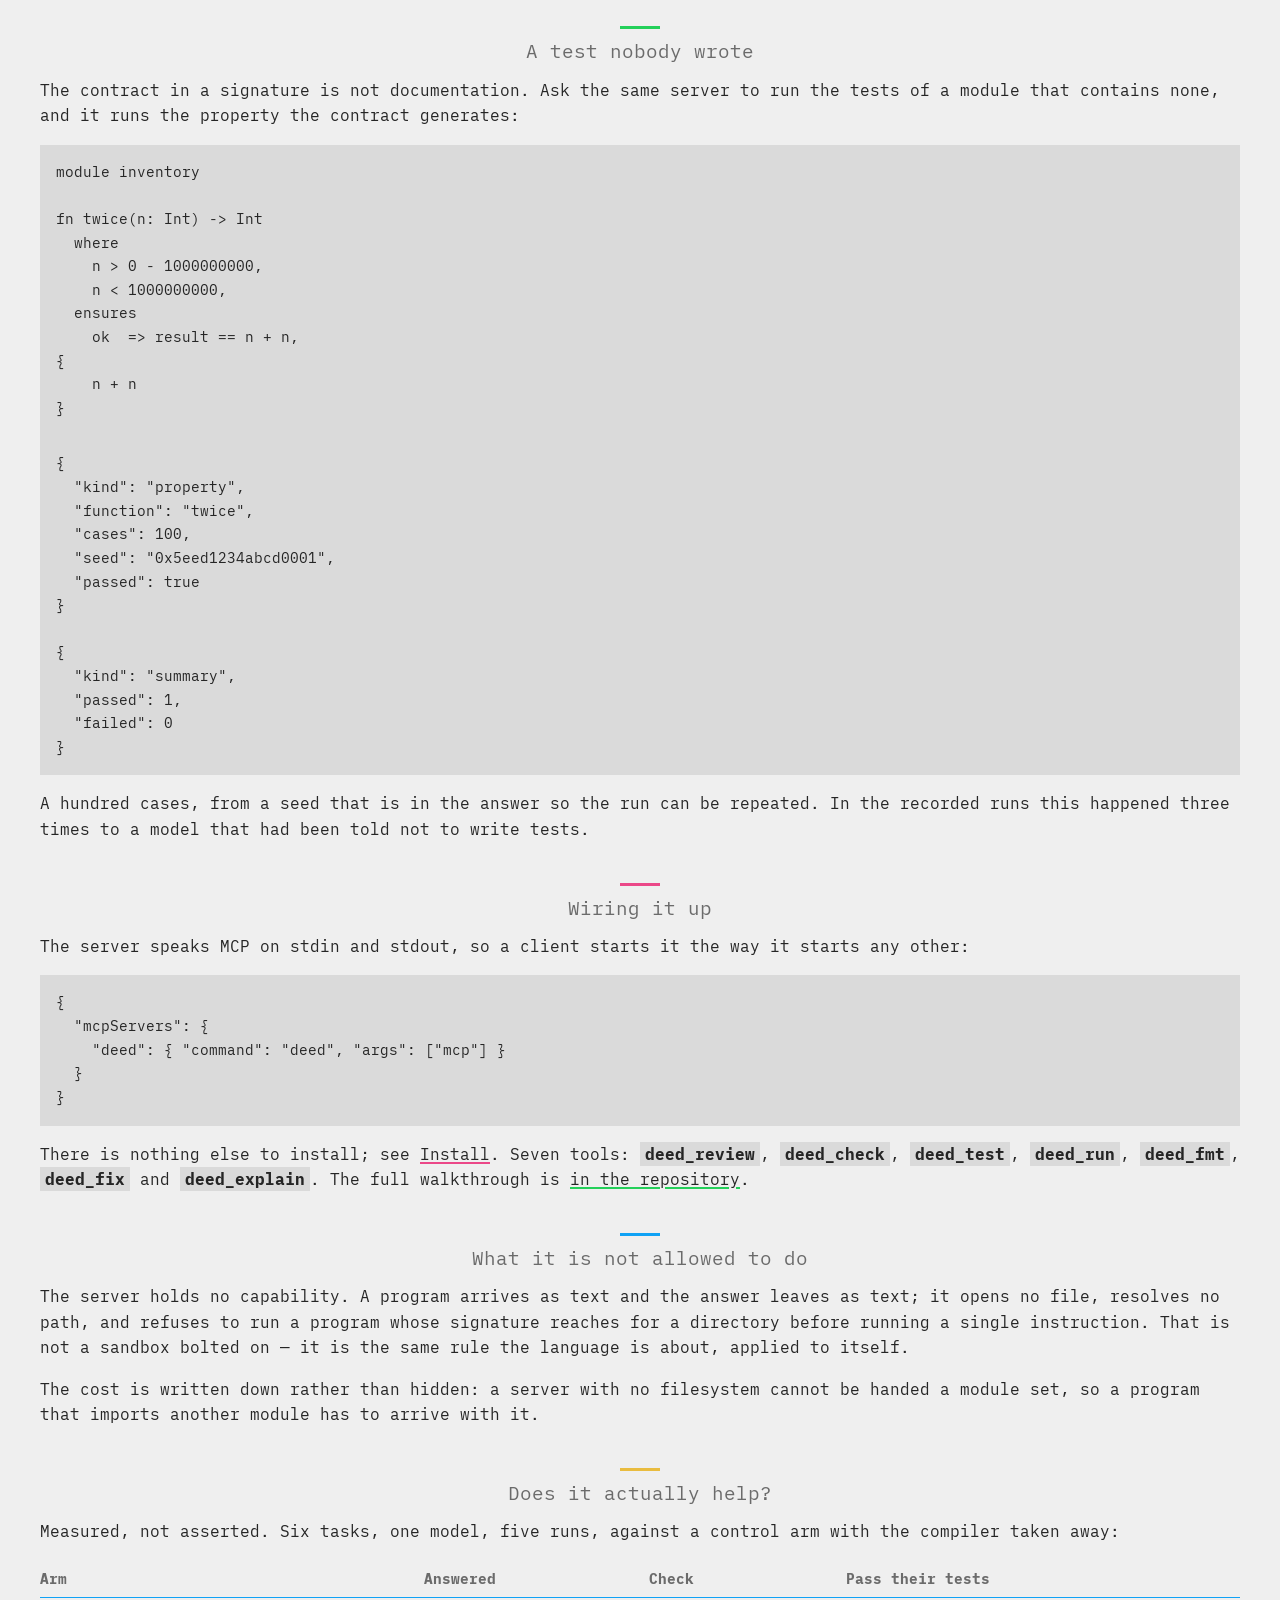
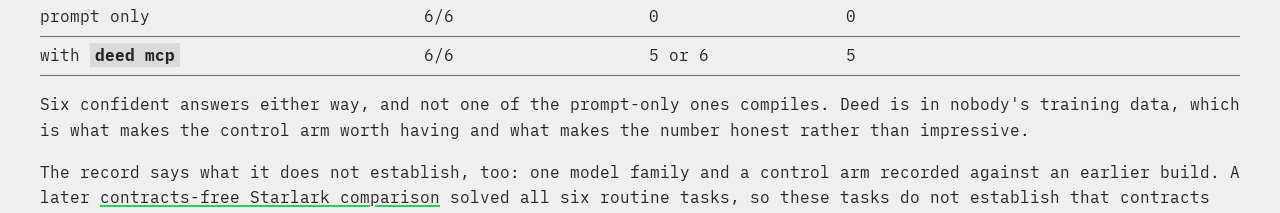
==== commit f083ac4d: "chore(site): pin Deed 0.2.13 Load the checksum-verified 0.2.13 wasm artifact across the playground, " ====
--- a/agents/index.html
+++ b/agents/index.html
@@ -92,7 +92,7 @@
           <code>proven</code>-to-<code>guarded</code> regression are separate
           evidence. CI can turn either one, or a newly Guarded obligation,
           into an independent policy gate. The
-          <a href="https://github.com/deed-lang/deed/blob/v0.2.12/how-to/review-an-agent-patch-in-ci.md"
+          <a href="https://github.com/deed-lang/deed/blob/v0.2.13/how-to/review-an-agent-patch-in-ci.md"
             >copy-paste workflow</a
           > compares the two commit trees on every pull request.
         </p>
@@ -235,7 +235,7 @@
         <p>
           The record says what it does not establish, too: one model family
           and a control arm recorded against an earlier build. A later
-          <a href="https://github.com/deed-lang/deed/blob/v0.2.12/benchmarks/STARLARK.md"
+          <a href="https://github.com/deed-lang/deed/blob/v0.2.13/benchmarks/STARLARK.md"
             >contracts-free Starlark comparison</a
           > solved all six routine tasks, so these tasks do not establish that
           contracts caused the result.
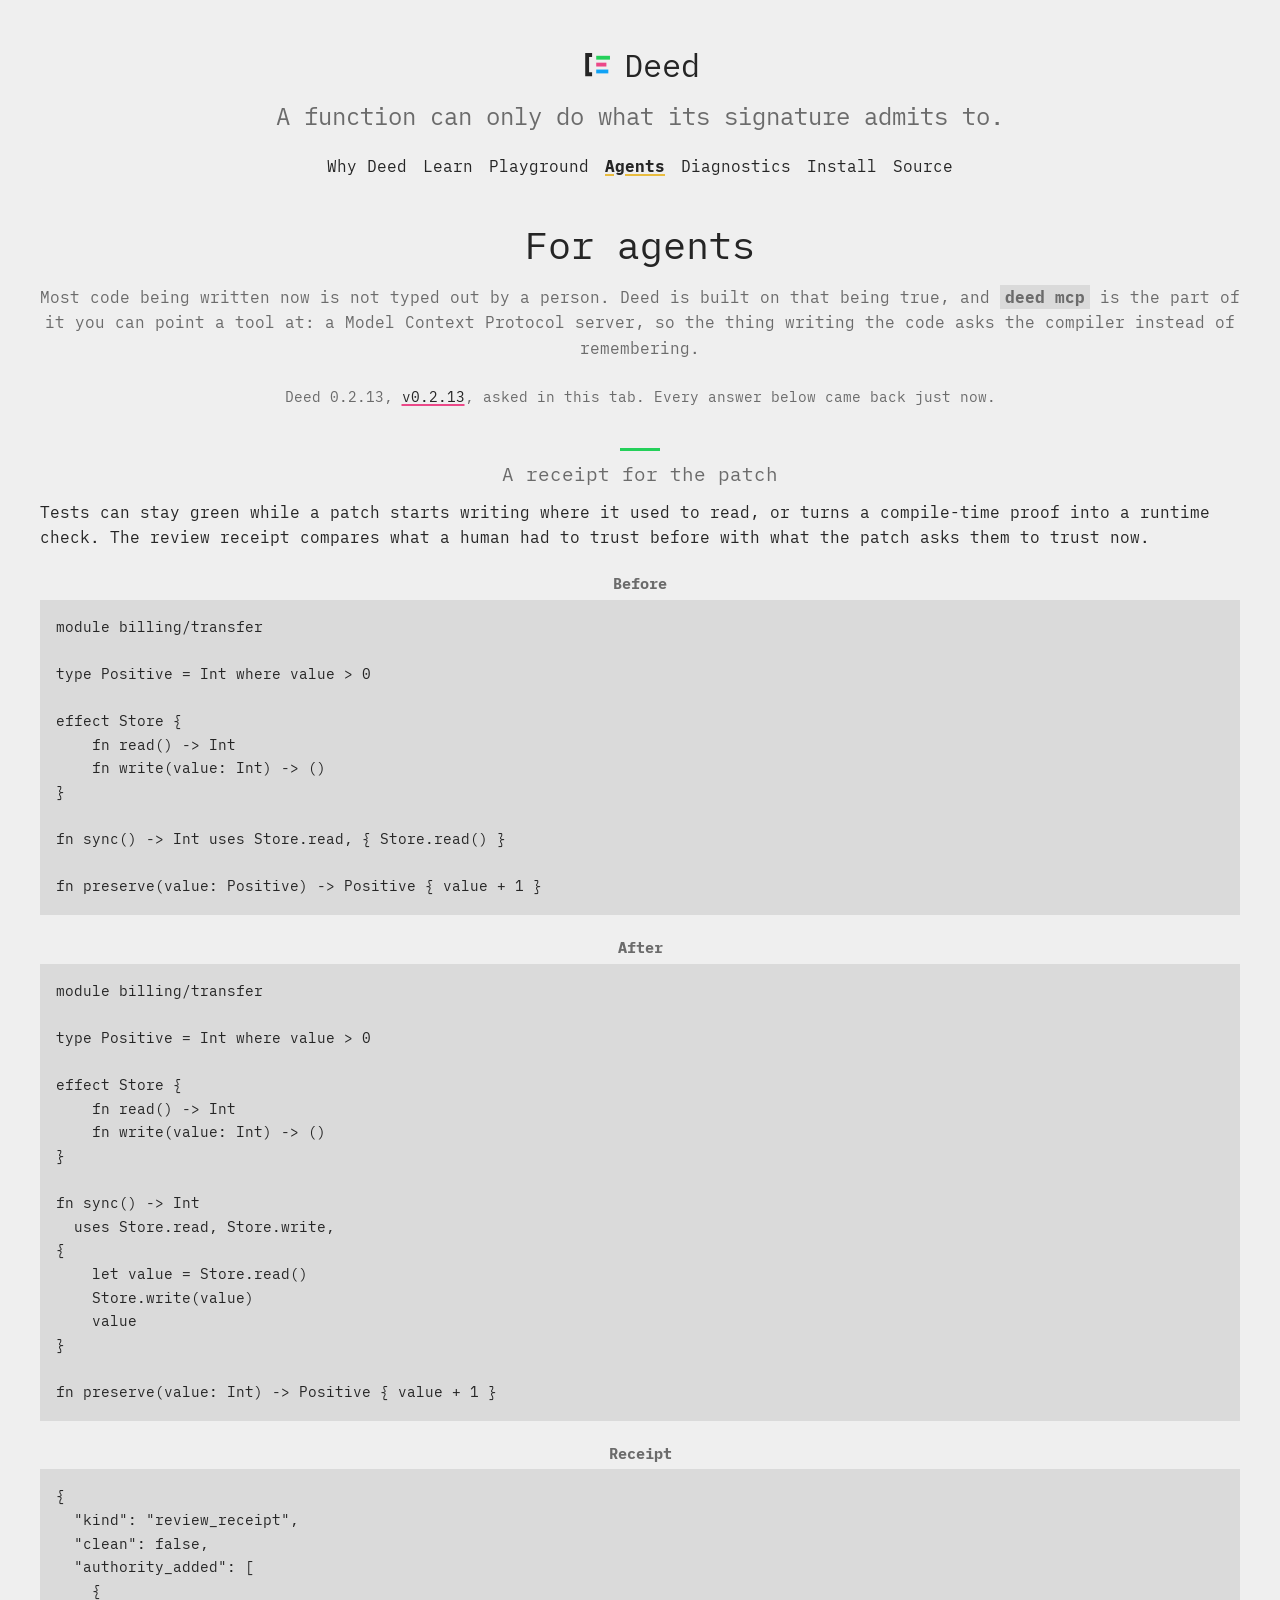
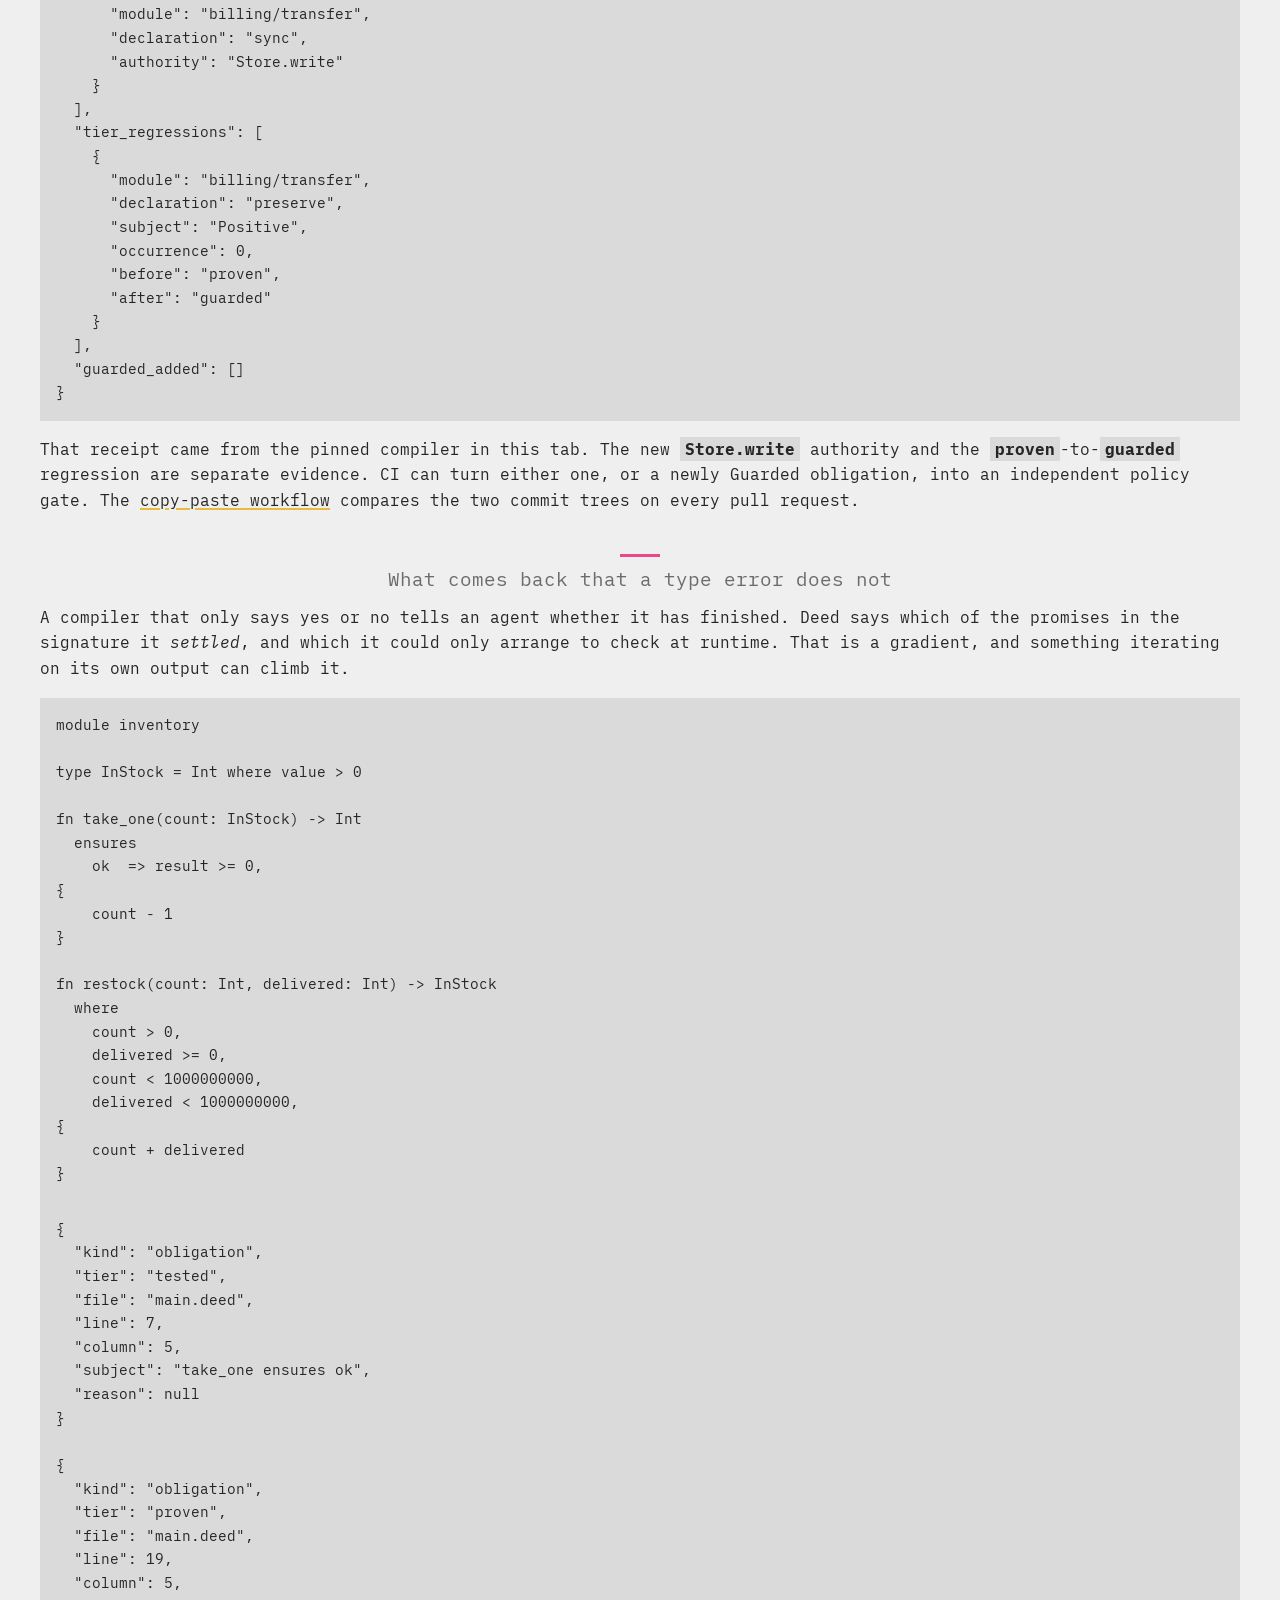
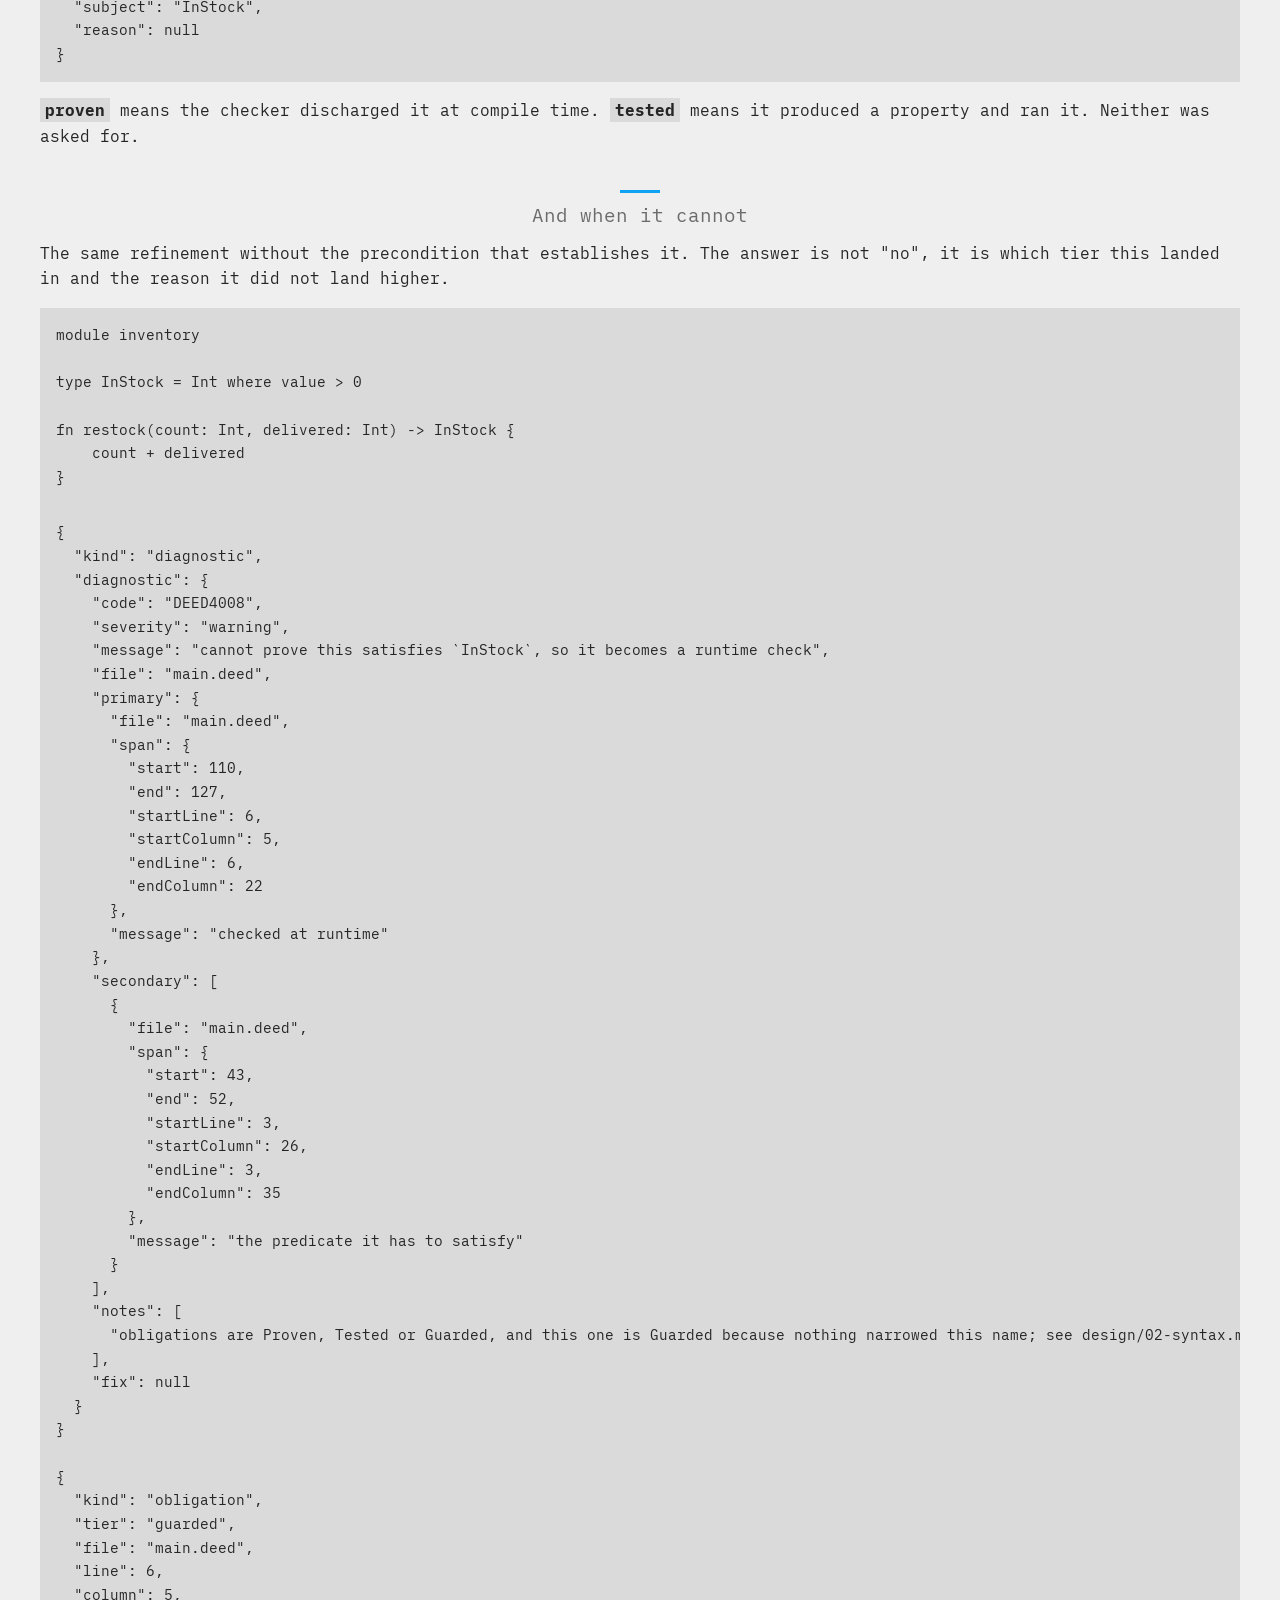
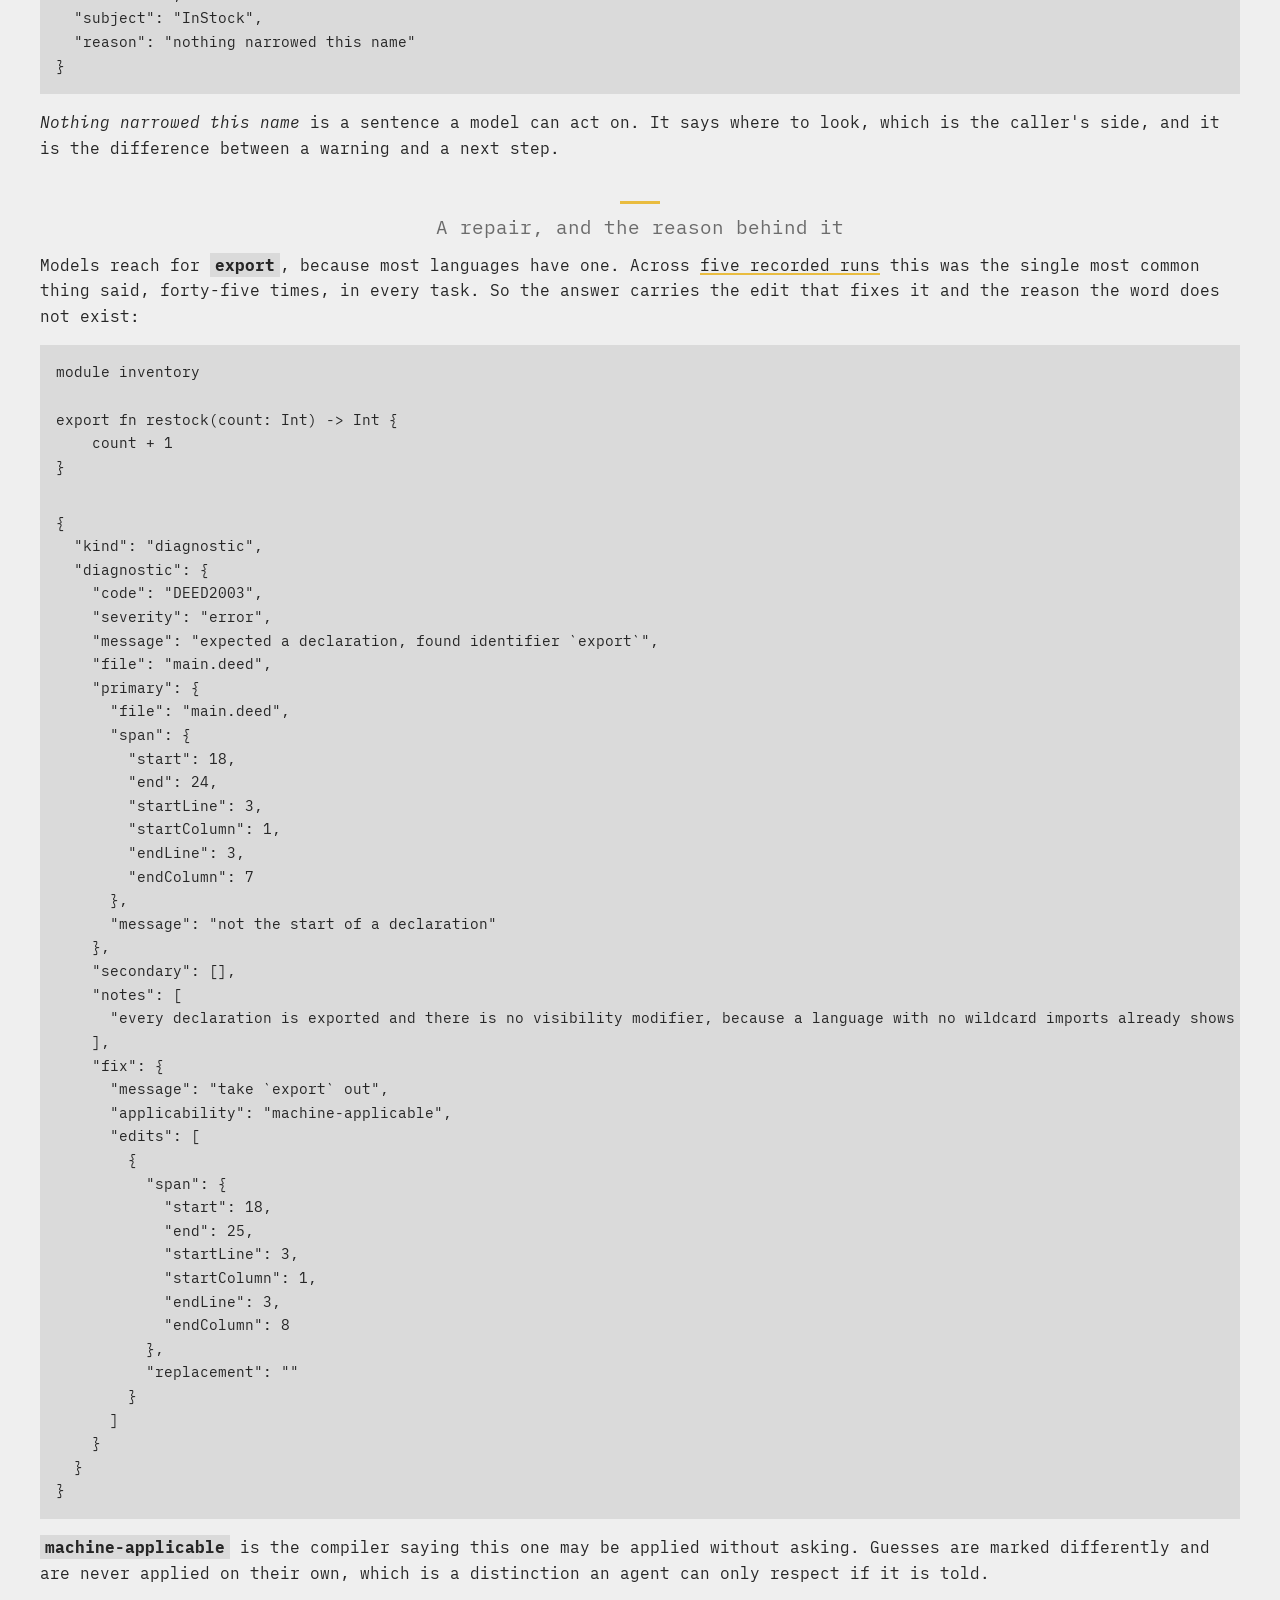
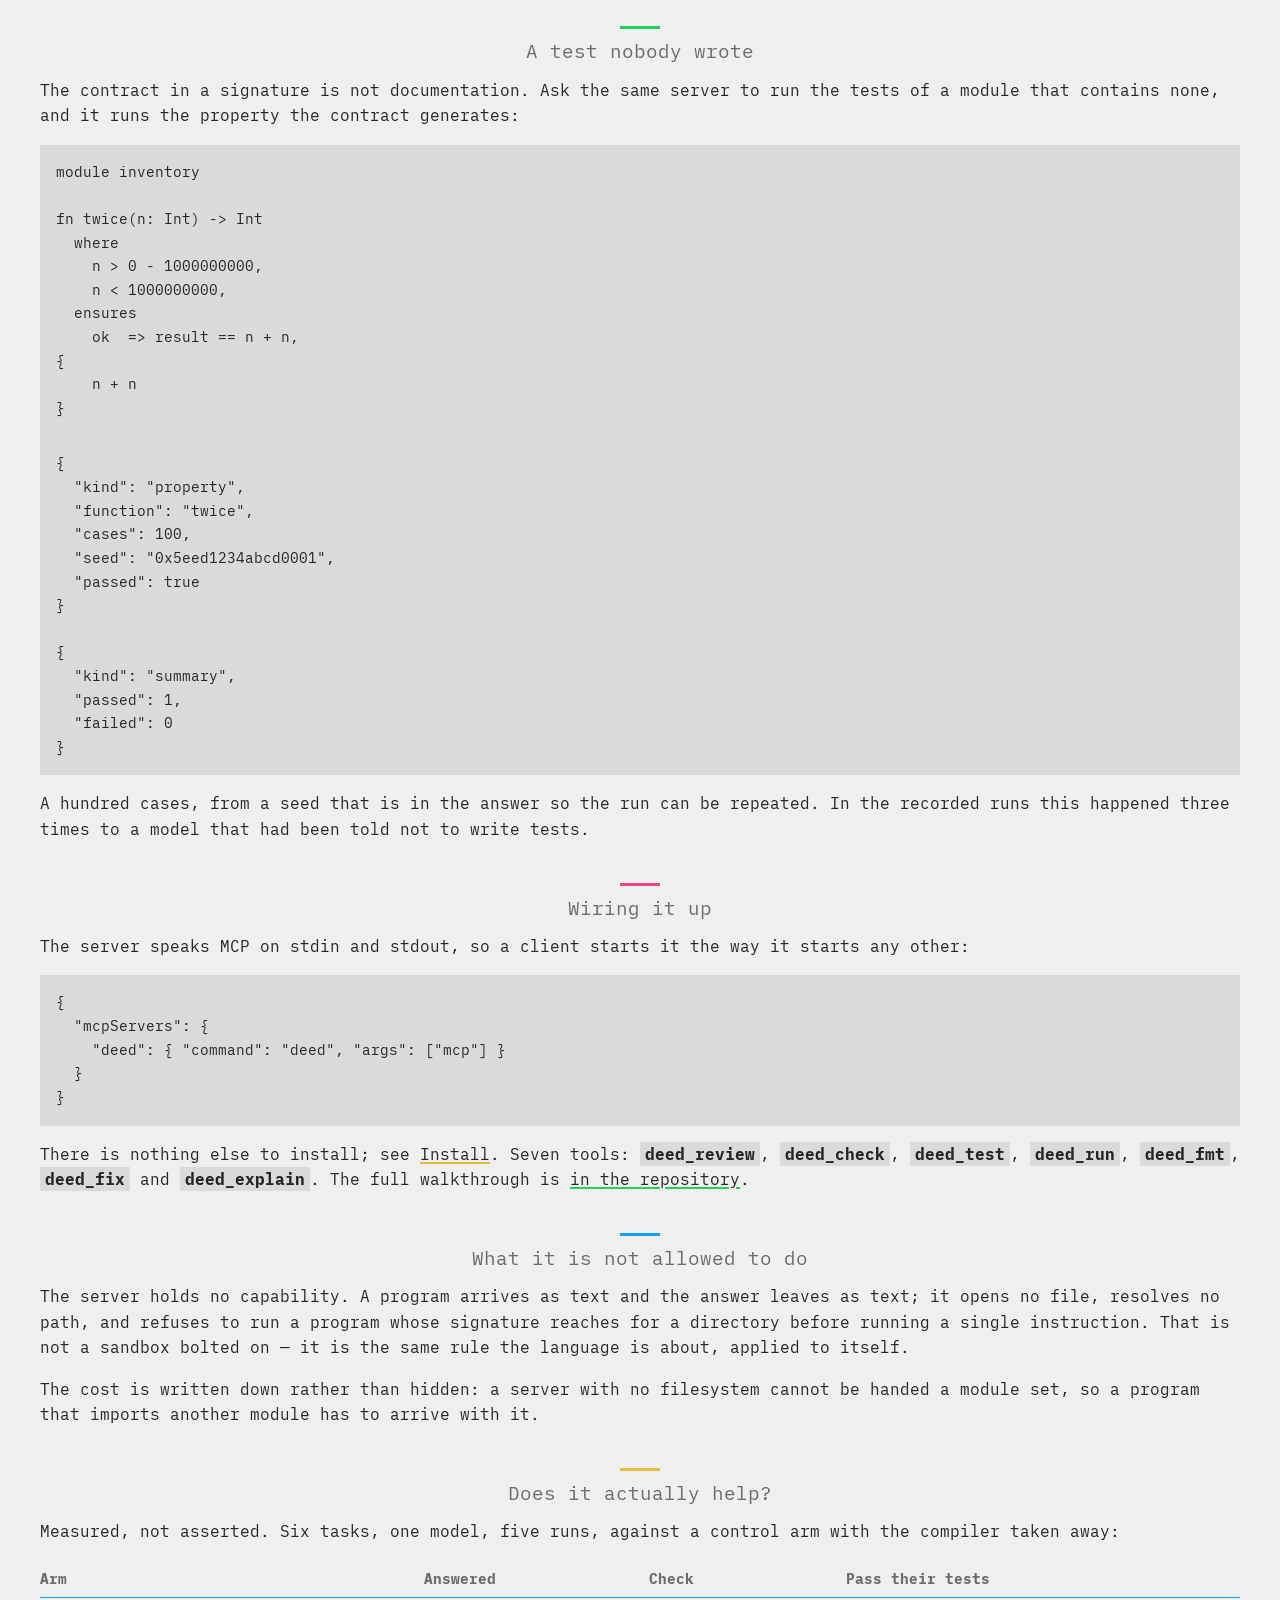
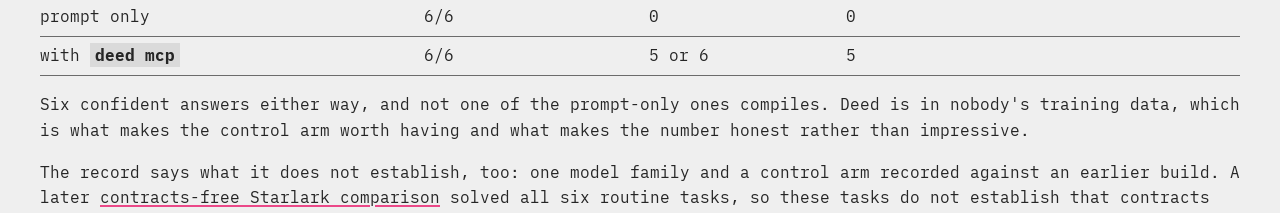
==== commit ee8d850d: "Expand the site learning and product paths" ====
--- a/agents/index.html
+++ b/agents/index.html
@@ -47,9 +47,10 @@
       </header>
 
       <nav class="site">
-        <a href="../one-clause/">One clause</a>
+        <a href="../one-clause/">Why Deed</a>
+        <a href="../learn/">Learn</a>
         <a href="../play/">Playground</a>
-        <a href="./" class="active">For agents</a>
+        <a href="./" class="active">Agents</a>
         <a href="../errors/">Diagnostics</a>
         <a href="../install/">Install</a>
         <a href="https://github.com/deed-lang/deed">Source</a>
--- a/assets/style.css
+++ b/assets/style.css
@@ -232,11 +232,21 @@
   position: sticky;
   top: 0;
   z-index: 1;
+  display: flex;
+  justify-content: center;
+  gap: 0 1rem;
   margin: 0 0 1.5rem;
   padding: 0 4px;
   text-align: center;
+  white-space: nowrap;
+  overflow-x: auto;
+  scrollbar-width: none;
   background: var(--transwhite);
   backdrop-filter: blur(1px);
+}
+
+nav.site::-webkit-scrollbar {
+  display: none;
 }
 
 nav.site a {
@@ -246,7 +256,7 @@
 }
 
 nav.site a:not(:last-child) {
-  padding-right: 12px;
+  padding-right: 0;
 }
 
 nav.site a.active {
@@ -256,8 +266,12 @@
 }
 
 @media (max-width: 600px) {
-  nav.site a:not(:last-child) {
-    padding-right: 0;
+  nav.site {
+    justify-content: flex-start;
+    margin-right: -20px;
+    margin-left: -20px;
+    padding-right: 20px;
+    padding-left: 20px;
   }
 }
 
@@ -276,6 +290,1002 @@
 }
 
 /* Landing */
+
+.home .wrap {
+  max-width: 90rem;
+  margin: 0 auto;
+}
+
+.landing .eyebrow {
+  margin: 0 0 0.75rem;
+  color: var(--gray);
+  font-size: 0.78rem;
+  font-weight: 700;
+  text-transform: uppercase;
+}
+
+.hero {
+  display: grid;
+  grid-template-columns: minmax(0, 0.92fr) minmax(30rem, 1.08fr);
+  gap: 4rem;
+  align-items: center;
+  min-height: 34rem;
+  padding: 2rem 0 4rem;
+}
+
+.hero-copy,
+.receipt-shell {
+  min-width: 0;
+}
+
+.hero-copy {
+  animation: landing-rise 0.45s ease-out both;
+}
+
+.hero h1 {
+  max-width: 14ch;
+  margin: 0 0 1.25rem;
+  font-size: 3.25rem;
+  line-height: 1.04;
+}
+
+.hero-lede {
+  max-width: 62ch;
+  margin: 0;
+  color: var(--gray);
+  font-size: 1.05rem;
+  line-height: 1.65;
+}
+
+.hero-actions {
+  display: flex;
+  flex-wrap: wrap;
+  gap: 0.75rem;
+  margin: 1.75rem 0 0;
+}
+
+.hero-actions .action {
+  display: inline-block;
+  padding: 0.65rem 1rem;
+  border: 1px solid var(--black);
+  color: var(--black);
+  text-decoration: none;
+  transition:
+    transform 0.16s ease,
+    box-shadow 0.16s ease;
+}
+
+.hero-actions .action.primary {
+  background: var(--black);
+  color: var(--white);
+}
+
+.hero-actions .action:hover {
+  transform: translateY(-2px);
+  box-shadow: 3px 3px 0 var(--blue);
+}
+
+.proof-strip {
+  display: flex;
+  flex-wrap: wrap;
+  gap: 0.35rem 0;
+  margin: 1.5rem 0 0;
+  padding: 0;
+  color: var(--gray);
+  font-size: 0.78rem;
+  list-style: none;
+}
+
+.proof-strip li + li::before {
+  content: "/";
+  margin: 0 0.65rem;
+  color: var(--pink);
+}
+
+.receipt-shell {
+  border: 1px solid var(--gray);
+  background: var(--console);
+  color: var(--white);
+  box-shadow: 10px 10px 0 var(--moretransblack);
+  animation: landing-rise 0.55s 0.08s ease-out both;
+}
+
+.receipt-bar {
+  display: flex;
+  justify-content: space-between;
+  gap: 1rem;
+  padding: 0.55rem 0.8rem;
+  border-bottom: 1px solid #555;
+  color: #a4a4a4;
+  font-size: 0.78rem;
+}
+
+.receipt-policy {
+  color: #f2777a;
+}
+
+.patch-lines {
+  padding: 1rem;
+  border-bottom: 1px solid #555;
+  background: #1f1f1f;
+  font-size: 0.85rem;
+  overflow-x: auto;
+}
+
+.patch-lines p {
+  width: max-content;
+  min-width: 100%;
+  margin: 0;
+}
+
+.patch-lines .removed {
+  color: #f2777a;
+}
+
+.patch-lines .added {
+  color: #24d05a;
+}
+
+.receipt-result {
+  padding: 1rem;
+}
+
+.receipt-status {
+  display: flex;
+  align-items: center;
+  gap: 0.6rem;
+  margin: 0 0 1rem;
+  color: var(--white);
+  font-size: 1.2rem;
+}
+
+.receipt-status span {
+  width: 0.7rem;
+  height: 0.7rem;
+  flex: 0 0 auto;
+  background: #f2777a;
+}
+
+.receipt-result dl {
+  margin: 0;
+}
+
+.receipt-result dl > div {
+  display: grid;
+  grid-template-columns: minmax(8rem, 0.75fr) minmax(0, 1.25fr);
+  gap: 1rem;
+  padding: 0.6rem 0;
+  border-top: 1px solid #555;
+}
+
+.receipt-result dt {
+  color: #a4a4a4;
+}
+
+.receipt-result dd {
+  margin: 0;
+  color: var(--white);
+  overflow-wrap: anywhere;
+}
+
+.receipt-result dd[data-review-authority] {
+  color: #24d05a;
+}
+
+.receipt-result dd[data-review-tier] {
+  color: #e6b455;
+}
+
+.receipt-foot {
+  margin: 0;
+  padding: 0.7rem 1rem;
+  border-top: 1px solid #555;
+  color: #a4a4a4;
+  font-size: 0.72rem;
+}
+
+.receipt-foot a {
+  color: var(--white);
+}
+
+@keyframes landing-rise {
+  from {
+    opacity: 0;
+    transform: translateY(8px);
+  }
+  to {
+    opacity: 1;
+    transform: translateY(0);
+  }
+}
+
+.landing-band {
+  padding: 4.5rem 0;
+  border-top: 1px solid var(--gray);
+}
+
+.landing-band > h2,
+.landing-band > .eyebrow {
+  text-align: left;
+}
+
+.landing-band h2 {
+  max-width: 24ch;
+  margin: 0;
+  color: var(--black);
+  font-size: 2rem;
+  line-height: 1.15;
+}
+
+.signal-grid {
+  display: grid;
+  grid-template-columns: repeat(3, minmax(0, 1fr));
+  gap: 2rem;
+  margin-top: 2.75rem;
+}
+
+.signal-grid article {
+  min-width: 0;
+  padding-top: 1rem;
+  border-top: 3px solid var(--green);
+}
+
+.signal-grid article:nth-child(2) {
+  border-top-color: var(--pink);
+}
+
+.signal-grid article:nth-child(3) {
+  border-top-color: var(--blue);
+}
+
+.signal-grid .signal-mark {
+  margin: 0 0 1.5rem;
+  color: var(--gray);
+  font-size: 2rem;
+  line-height: 1;
+}
+
+.signal-grid h3 {
+  margin: 0 0 0.65rem;
+  color: var(--black);
+  font-size: 1rem;
+}
+
+.signal-grid article > p:last-child {
+  margin: 0;
+  color: var(--gray);
+}
+
+.uses {
+  display: grid;
+  grid-template-columns: minmax(0, 0.72fr) minmax(34rem, 1.28fr);
+  gap: 4rem;
+  align-items: start;
+}
+
+.use-grid {
+  display: grid;
+  grid-template-columns: repeat(2, minmax(0, 1fr));
+  border-top: 1px solid var(--gray);
+}
+
+.use-grid article {
+  display: grid;
+  min-width: 0;
+  grid-template-columns: 6.5rem minmax(0, 1fr);
+  gap: 1rem;
+  padding: 1.25rem 1rem 1.25rem 0;
+  border-bottom: 1px solid var(--gray);
+}
+
+.use-grid article:nth-child(odd) {
+  border-right: 1px solid var(--gray);
+}
+
+.use-grid article:nth-child(even) {
+  padding-left: 1rem;
+}
+
+.use-index {
+  color: var(--gray);
+  font-size: 0.7rem;
+  text-transform: uppercase;
+}
+
+.use-grid article:nth-child(4n + 1) .use-index {
+  color: var(--syntax-number);
+}
+
+.use-grid article:nth-child(4n + 2) .use-index {
+  color: var(--syntax-string);
+}
+
+.use-grid article:nth-child(4n + 3) .use-index {
+  color: var(--syntax-keyword);
+}
+
+.use-grid article:nth-child(4n + 4) .use-index {
+  color: var(--warning);
+}
+
+.use-grid h3 {
+  margin: 0 0 0.55rem;
+  color: var(--black);
+  font-size: 1rem;
+}
+
+.use-grid p {
+  margin: 0 0 0.65rem;
+  color: var(--gray);
+  font-size: 0.88rem;
+}
+
+.use-grid a {
+  font-size: 0.82rem;
+}
+
+.toolchain {
+  display: grid;
+  grid-template-columns: minmax(0, 0.67fr) minmax(36rem, 1.33fr);
+  gap: 4rem;
+  align-items: start;
+}
+
+.toolchain-heading > p:last-child {
+  max-width: 48ch;
+  color: var(--gray);
+}
+
+.tool-surface {
+  min-width: 0;
+  border: 1px solid var(--gray);
+  background: var(--console);
+  box-shadow: 8px 8px 0 var(--moretransblack);
+}
+
+.tool-bar {
+  display: flex;
+  justify-content: space-between;
+  gap: 1rem;
+  padding: 0.55rem 0.8rem;
+  border-bottom: 1px solid #555;
+  color: #a4a4a4;
+  font-size: 0.72rem;
+}
+
+.tool-row {
+  display: grid;
+  grid-template-columns: minmax(10rem, 0.72fr) minmax(0, 1.28fr) auto;
+  gap: 1rem;
+  align-items: baseline;
+  padding: 0.8rem 1rem;
+  border-bottom: 1px solid #555;
+  color: #efefef;
+  text-decoration: none;
+}
+
+.tool-row:last-child {
+  border-bottom: 0;
+}
+
+.tool-row:nth-of-type(4n + 1) {
+  box-shadow: inset 3px 0 #24d05a;
+}
+
+.tool-row:nth-of-type(4n + 2) {
+  box-shadow: inset 3px 0 #eb4888;
+}
+
+.tool-row:nth-of-type(4n + 3) {
+  box-shadow: inset 3px 0 #10a2f5;
+}
+
+.tool-row:nth-of-type(4n + 4) {
+  box-shadow: inset 3px 0 #e9bc3f;
+}
+
+.tool-row:hover {
+  background: #ffffff0d;
+}
+
+.tool-row code {
+  padding: 0;
+  background: none;
+  color: #efefef;
+  font-weight: 400;
+}
+
+.tool-row > span {
+  color: #d0d0d0;
+  font-size: 0.8rem;
+}
+
+.tool-row small {
+  color: #a4a4a4;
+  font-size: 0.68rem;
+  white-space: nowrap;
+}
+
+.language {
+  display: grid;
+  grid-template-columns: minmax(0, 0.8fr) minmax(30rem, 1.2fr);
+  gap: 4rem;
+  align-items: center;
+}
+
+.language-copy p:not(.eyebrow) {
+  color: var(--gray);
+}
+
+.language-sample {
+  width: 100%;
+  min-width: 0;
+}
+
+.learning,
+.project {
+  display: grid;
+  grid-template-columns: minmax(0, 0.72fr) minmax(34rem, 1.28fr);
+  gap: 4rem;
+  align-items: start;
+}
+
+.learning-routes {
+  border-top: 1px solid var(--gray);
+}
+
+.learning-routes a {
+  display: grid;
+  grid-template-columns: 2.5rem minmax(9rem, 0.55fr) minmax(0, 1.45fr);
+  gap: 1rem;
+  align-items: baseline;
+  padding: 1rem 0;
+  border-bottom: 1px solid var(--gray);
+  color: var(--black);
+  text-decoration: none;
+}
+
+.learning-routes a:hover strong {
+  text-decoration: underline;
+  text-decoration-color: var(--pink);
+  text-decoration-thickness: 0.25ex;
+  text-underline-offset: 0.3ex;
+}
+
+.learning-routes span {
+  color: var(--syntax-string);
+  font-size: 0.72rem;
+}
+
+.learning-routes strong {
+  font-weight: 400;
+}
+
+.learning-routes small {
+  color: var(--gray);
+  font-size: 0.8rem;
+}
+
+.project-copy > p:last-child {
+  max-width: 52ch;
+  color: var(--gray);
+}
+
+.project-links {
+  display: grid;
+  grid-template-columns: repeat(2, minmax(0, 1fr));
+  border-top: 1px solid var(--gray);
+}
+
+.project-links a {
+  display: flex;
+  min-width: 0;
+  min-height: 6.5rem;
+  flex-direction: column;
+  justify-content: space-between;
+  padding: 1rem;
+  border-bottom: 1px solid var(--gray);
+  color: var(--black);
+  text-decoration: none;
+}
+
+.project-links a:nth-child(odd) {
+  padding-left: 0;
+  border-right: 1px solid var(--gray);
+}
+
+.project-links a:hover strong {
+  text-decoration: underline;
+  text-decoration-color: var(--green);
+  text-decoration-thickness: 0.25ex;
+  text-underline-offset: 0.3ex;
+}
+
+.project-links span {
+  color: var(--gray);
+  font-size: 0.72rem;
+  text-transform: uppercase;
+}
+
+.project-links strong {
+  font-size: 1.05rem;
+  font-weight: 400;
+}
+
+.landing-footer {
+  margin-top: 0;
+  padding: 2.75rem 0 1rem;
+  border-top: 1px solid var(--gray);
+  text-align: left;
+}
+
+.footer-grid {
+  display: grid;
+  max-width: 48rem;
+  grid-template-columns: repeat(3, minmax(0, 1fr));
+  gap: 3rem;
+}
+
+.footer-grid > div {
+  display: flex;
+  min-width: 0;
+  flex-direction: column;
+  align-items: flex-start;
+  gap: 0.35rem;
+}
+
+.footer-grid strong {
+  margin-bottom: 0.35rem;
+  font-size: 0.72rem;
+  text-transform: uppercase;
+}
+
+.footer-grid a {
+  font-size: 0.8rem;
+}
+
+.landing-footer .footer-note {
+  margin: 2.25rem 0 0;
+  padding-top: 1rem;
+  border-top: 1px solid var(--gray);
+}
+
+/* Learn */
+
+.learn-page .wrap {
+  max-width: 80rem;
+  margin: 0 auto;
+}
+
+.learn .eyebrow {
+  margin: 0 0 0.75rem;
+  color: var(--gray);
+  font-size: 0.78rem;
+  font-weight: 700;
+  text-transform: uppercase;
+}
+
+.learn > section {
+  padding: 4rem 0;
+  border-top: 1px solid var(--gray);
+}
+
+.learn > section:first-of-type {
+  margin-top: 3rem;
+}
+
+.learn section h2 {
+  max-width: 25ch;
+  margin: 0;
+  color: var(--black);
+  font-size: 2rem;
+  line-height: 1.15;
+}
+
+.learn-route-grid {
+  display: grid;
+  grid-template-columns: repeat(3, minmax(0, 1fr));
+  gap: 2rem;
+  margin-top: 2.75rem;
+}
+
+.learn-route-grid article {
+  min-width: 0;
+  padding-top: 1rem;
+  border-top: 3px solid var(--green);
+}
+
+.learn-route-grid article:nth-child(2) {
+  border-top-color: var(--pink);
+}
+
+.learn-route-grid article:nth-child(3) {
+  border-top-color: var(--blue);
+}
+
+.learn-route-grid article > span {
+  color: var(--gray);
+  font-size: 0.72rem;
+  text-transform: uppercase;
+}
+
+.learn-route-grid h3 {
+  margin: 1.25rem 0 0.65rem;
+  color: var(--black);
+  font-size: 1.05rem;
+}
+
+.learn-route-grid p {
+  min-height: 6.5rem;
+  margin: 0 0 1rem;
+  color: var(--gray);
+}
+
+.learn-library {
+  display: grid;
+  grid-template-columns: minmax(0, 0.72fr) minmax(38rem, 1.28fr);
+  gap: 4rem;
+  align-items: start;
+}
+
+.resource-groups {
+  border-top: 1px solid var(--gray);
+}
+
+.resource-groups > section {
+  display: grid;
+  grid-template-columns: 8.5rem minmax(0, 1fr);
+  gap: 0 1.5rem;
+  padding: 1rem 0;
+  border-bottom: 1px solid var(--gray);
+}
+
+.resource-groups h3 {
+  grid-row: 1 / 4;
+  margin: 0.15rem 0 0;
+  color: var(--gray);
+  font-size: 0.75rem;
+  text-transform: uppercase;
+}
+
+.resource-groups a {
+  display: grid;
+  grid-template-columns: minmax(9rem, 0.7fr) minmax(0, 1.3fr);
+  gap: 1rem;
+  padding: 0.55rem 0;
+  color: var(--black);
+  text-decoration: none;
+}
+
+.resource-groups a:hover strong {
+  text-decoration: underline;
+  text-decoration-color: var(--blue);
+  text-decoration-thickness: 0.25ex;
+  text-underline-offset: 0.3ex;
+}
+
+.resource-groups strong {
+  font-weight: 400;
+}
+
+.resource-groups span {
+  color: var(--gray);
+  font-size: 0.82rem;
+}
+
+.learn-help {
+  display: grid;
+  grid-template-columns: minmax(0, 0.8fr) minmax(28rem, 1.2fr);
+  gap: 4rem;
+  align-items: start;
+}
+
+.learn-help > p {
+  margin: 0;
+  color: var(--gray);
+}
+
+@media (max-width: 62rem) {
+  .learn-library,
+  .learn-help {
+    grid-template-columns: 1fr;
+    gap: 2.5rem;
+  }
+}
+
+@media (max-width: 42rem) {
+  .learn > section {
+    padding: 3.25rem 0;
+  }
+
+  .learn > section:first-of-type {
+    margin-top: 2rem;
+  }
+
+  .learn section h2 {
+    font-size: 1.6rem;
+  }
+
+  .learn-route-grid {
+    grid-template-columns: 1fr;
+    gap: 2.25rem;
+  }
+
+  .learn-route-grid p {
+    min-height: 0;
+  }
+
+  .resource-groups > section {
+    grid-template-columns: 1fr;
+  }
+
+  .resource-groups h3 {
+    grid-row: auto;
+    margin-bottom: 0.75rem;
+  }
+
+  .resource-groups a {
+    grid-template-columns: 1fr;
+    gap: 0.15rem;
+  }
+}
+
+@media (max-width: 56rem) {
+  .hero,
+  .uses,
+  .toolchain,
+  .language,
+  .learning,
+  .project {
+    grid-template-columns: 1fr;
+    gap: 2.5rem;
+  }
+
+  .hero {
+    min-height: 0;
+    padding-top: 1rem;
+  }
+
+  .hero h1 {
+    max-width: 18ch;
+  }
+
+  .receipt-shell {
+    width: 100%;
+    max-width: 44rem;
+    justify-self: center;
+  }
+}
+
+@media (min-width: 56.01rem) and (max-width: 70rem) {
+  .hero {
+    grid-template-columns: minmax(0, 1fr) minmax(30rem, 1.08fr);
+    gap: 2rem;
+    min-height: 32rem;
+    padding: 1rem 0 2rem;
+  }
+
+  .hero h1 {
+    max-width: none;
+    font-size: 2.35rem;
+  }
+
+  .hero-lede {
+    font-size: 0.92rem;
+  }
+
+  .proof-strip {
+    font-size: 0.7rem;
+  }
+}
+
+@media (max-width: 42rem) {
+  .home header.site h1 {
+    font-size: 1.55rem;
+  }
+
+  .hero {
+    gap: 0.5rem;
+    padding: 0.5rem 0 0.75rem;
+  }
+
+  .hero h1 {
+    max-width: none;
+    margin-bottom: 0.9rem;
+    font-size: 1.9rem;
+  }
+
+  .hero-lede {
+    font-size: 0.88rem;
+    line-height: 1.55;
+  }
+
+  .hero-actions {
+    flex-wrap: nowrap;
+    gap: 0.5rem;
+    margin-top: 1.1rem;
+  }
+
+  .hero-actions .action {
+    min-width: 0;
+    flex: 1 1 0;
+    padding: 0.55rem 0.3rem;
+    font-size: 0.8rem;
+    text-align: center;
+  }
+
+  .proof-strip {
+    display: grid;
+    grid-template-columns: repeat(3, minmax(0, 1fr));
+    gap: 0;
+    margin-top: 0.8rem;
+    font-size: 0.65rem;
+    text-align: center;
+  }
+
+  .proof-strip li {
+    padding: 0 0.35rem;
+  }
+
+  .proof-strip li + li {
+    border-left: 1px solid var(--pink);
+  }
+
+  .proof-strip li + li::before {
+    content: none;
+  }
+
+  .receipt-shell {
+    box-shadow: 6px 6px 0 var(--moretransblack);
+  }
+
+  .receipt-bar {
+    padding: 0.4rem 0.65rem;
+    font-size: 0.68rem;
+  }
+
+  .patch-lines {
+    padding: 0.6rem 0.7rem;
+    font-size: 0.72rem;
+  }
+
+  .receipt-result {
+    padding: 0.65rem 0.75rem;
+  }
+
+  .receipt-status {
+    margin-bottom: 0.5rem;
+    font-size: 0.95rem;
+  }
+
+  .receipt-result dl > div {
+    grid-template-columns: minmax(7rem, 0.8fr) minmax(0, 1.2fr);
+    gap: 0.5rem;
+    padding: 0.38rem 0;
+    font-size: 0.72rem;
+  }
+
+  .receipt-foot {
+    display: none;
+  }
+
+  .landing-band {
+    padding: 3.25rem 0;
+  }
+
+  .landing-band h2 {
+    font-size: 1.6rem;
+  }
+
+  .signal-grid,
+  .use-grid,
+  .project-links {
+    grid-template-columns: 1fr;
+  }
+
+  .signal-grid {
+    gap: 2.25rem;
+  }
+
+  .signal-grid .signal-mark {
+    margin-bottom: 0.75rem;
+  }
+
+  .use-grid article {
+    grid-template-columns: 5.5rem minmax(0, 1fr);
+    padding-right: 0;
+  }
+
+  .use-grid article:nth-child(odd) {
+    border-right: 0;
+  }
+
+  .use-grid article:nth-child(even) {
+    padding-left: 0;
+  }
+
+  .tool-row {
+    grid-template-columns: minmax(0, 1fr) auto;
+    gap: 0.25rem 1rem;
+  }
+
+  .tool-row > span {
+    grid-column: 1 / -1;
+    grid-row: 2;
+  }
+
+  .learning-routes a {
+    grid-template-columns: 2rem minmax(0, 1fr);
+    gap: 0.2rem 0.75rem;
+  }
+
+  .learning-routes small {
+    grid-column: 2;
+  }
+
+  .project-links a,
+  .project-links a:nth-child(odd) {
+    min-height: 5.5rem;
+    padding-right: 0;
+    padding-left: 0;
+    border-right: 0;
+  }
+
+  .footer-grid {
+    grid-template-columns: 1fr;
+    gap: 1.5rem;
+  }
+
+  .uses,
+  .toolchain,
+  .language,
+  .learning,
+  .project {
+    gap: 2rem;
+  }
+}
+
+@media (max-width: 42rem) and (max-height: 40rem) {
+  .home nav.site {
+    margin-bottom: 0.5rem;
+  }
+
+  .hero-copy > .eyebrow,
+  .hero-lede,
+  .proof-strip,
+  .patch-lines {
+    display: none;
+  }
+
+  .hero h1 {
+    margin-bottom: 0.5rem;
+    font-size: 1.5rem;
+  }
+
+  .hero-actions {
+    margin-top: 0.5rem;
+  }
+
+  .hero-actions .action {
+    padding: 0.4rem 0.1rem;
+    font-size: 0.7rem;
+  }
+
+  .receipt-result dl > div {
+    padding: 0.28rem 0;
+  }
+}
+
+@media (prefers-reduced-motion: reduce) {
+  .hero-copy,
+  .receipt-shell {
+    animation: none;
+  }
+
+  .hero-actions .action {
+    transition: none;
+  }
+}
 
 /* The header above is centred, and main used to start by going back to the
    left edge. Headings and the short lines that report something are centred
@@ -447,6 +1457,65 @@
    longest of the three, and the face is monospaced, so `ch` is exact. */
 #share {
   min-width: calc(19ch + 1.6rem + 2px);
+}
+
+#example-action {
+  min-width: calc(16ch + 1.6rem + 2px);
+}
+
+@media (max-width: 42rem) {
+  body.fits header.site h1 {
+    font-size: 1.55rem;
+  }
+
+  body.fits header.site h2,
+  body.fits main > h1,
+  body.fits main > .lede {
+    display: none;
+  }
+
+  body.fits nav.site {
+    margin-bottom: 0.5rem;
+  }
+
+  body.fits .status {
+    margin-bottom: 0.5rem;
+  }
+
+  body.fits .controls {
+    display: grid;
+    gap: 0.5rem;
+    width: 100%;
+    min-width: 0;
+  }
+
+  body.fits .picker {
+    display: grid;
+    grid-template-columns: auto minmax(0, 1fr);
+    width: 100%;
+    min-width: 0;
+    justify-content: stretch;
+  }
+
+  body.fits .picker select {
+    width: 100%;
+    min-width: 0;
+    max-width: 100%;
+  }
+
+  body.fits .verbs {
+    display: grid;
+    grid-template-columns: repeat(2, minmax(0, 1fr));
+    width: 100%;
+    min-width: 0;
+  }
+
+  body.fits .verbs button,
+  body.fits #share,
+  body.fits #example-action {
+    width: 100%;
+    min-width: 0;
+  }
 }
 
 button:hover:not(:disabled),
@@ -909,6 +1978,190 @@
 
 /* Install */
 
+.install-page .wrap {
+  max-width: 80rem;
+  margin: 0 auto;
+}
+
+.download-picker {
+  margin: 2rem auto 3rem;
+}
+
+.download-picker > h2 {
+  margin-top: 0;
+}
+
+.download-intro,
+.download-note {
+  max-width: 72ch;
+  margin-right: auto;
+  margin-left: auto;
+  color: var(--gray);
+  text-align: center;
+}
+
+.download-grid {
+  display: grid;
+  grid-template-columns: repeat(3, minmax(0, 1fr));
+  gap: 1rem;
+  margin: 1.75rem 0 1.25rem;
+}
+
+.download-card {
+  display: flex;
+  min-width: 0;
+  min-height: 13rem;
+  flex-direction: column;
+  padding: 1.2rem;
+  border: 1px solid var(--gray);
+  border-top: 4px solid var(--blue);
+  background: var(--moretransblack);
+  color: var(--black);
+  text-decoration: none;
+  transition:
+    transform 0.16s ease,
+    box-shadow 0.16s ease;
+}
+
+.download-card:nth-child(2) {
+  border-top-color: var(--pink);
+}
+
+.download-card:nth-child(3) {
+  border-top-color: var(--yellow);
+}
+
+.download-card:hover {
+  transform: translateY(-2px);
+  box-shadow: 4px 4px 0 var(--moretransblack);
+}
+
+.platform-logo {
+  width: 3rem;
+  height: 3rem;
+  margin-bottom: 1.25rem;
+  object-fit: contain;
+  object-position: left center;
+}
+
+.download-copy {
+  display: block;
+}
+
+.download-copy strong {
+  display: block;
+  margin-bottom: 0.2rem;
+  font-size: 1.15rem;
+  font-weight: 400;
+}
+
+.download-copy > span {
+  color: var(--gray);
+  font-size: 0.8rem;
+}
+
+.download-action {
+  display: flex;
+  align-items: center;
+  gap: 0.45rem;
+  margin-top: auto;
+  padding-top: 1rem;
+  border-top: 1px solid var(--gray);
+  font-size: 0.82rem;
+}
+
+.download-action small {
+  margin-left: auto;
+  color: var(--gray);
+  font-size: 0.7rem;
+}
+
+.download-icon {
+  width: 1rem;
+  height: 1rem;
+  flex: 0 0 auto;
+  fill: none;
+  stroke: currentColor;
+  stroke-width: 2;
+  stroke-linecap: round;
+  stroke-linejoin: round;
+}
+
+@media (max-width: 52rem) {
+  .download-grid {
+    grid-template-columns: 1fr;
+  }
+
+  .download-card {
+    display: grid;
+    min-height: 0;
+    grid-template-columns: 3rem minmax(0, 1fr) auto;
+    gap: 1rem;
+    align-items: center;
+  }
+
+  .platform-logo {
+    margin: 0;
+  }
+
+  .download-action {
+    margin: 0;
+    padding: 0 0 0 1rem;
+    border-top: 0;
+    border-left: 1px solid var(--gray);
+  }
+}
+
+@media (max-width: 34rem) {
+  .install-page header.site h2 {
+    display: none;
+  }
+
+  .download-card {
+    grid-template-columns: 2.5rem minmax(0, 1fr);
+  }
+
+  .platform-logo {
+    width: 2.5rem;
+    height: 2.5rem;
+  }
+
+  .download-action {
+    grid-column: 1 / -1;
+    margin-top: 0.75rem;
+    padding: 0.75rem 0 0;
+    border-top: 1px solid var(--gray);
+    border-left: 0;
+  }
+}
+
+@media (max-width: 34rem) and (max-height: 40rem) {
+  .install-page nav.site {
+    margin-bottom: 0.5rem;
+  }
+
+  .install-page .lede {
+    margin-bottom: 0.75rem;
+    font-size: 0.82rem;
+  }
+
+  .download-picker {
+    margin-top: 0.75rem;
+  }
+
+  .download-picker > h2 {
+    font-size: 1.05rem;
+  }
+
+  .download-intro {
+    display: none;
+  }
+
+  .download-grid {
+    margin-top: 1rem;
+  }
+}
+
 main h2 {
   font-size: 1.2rem;
   margin: 2.5rem 0 0.75rem;
@@ -938,6 +2191,14 @@
   color: var(--gray);
   font-weight: 600;
   font-size: 0.9rem;
+}
+
+@media (max-width: 42rem) {
+  table.files {
+    display: block;
+    max-width: 100%;
+    overflow-x: auto;
+  }
 }
 
 /* The four accents were only doing the link underlines. They cycle through
@@ -1072,6 +2333,37 @@
     background: var(--moretranswhite);
   }
 
+  body .landing-band h2,
+  body .signal-grid h3,
+  body .use-grid h3,
+  body .learn section h2,
+  body .learn-route-grid h3 {
+    color: var(--white);
+  }
+
+  body .resource-groups a {
+    color: var(--white);
+  }
+
+  body .hero-actions .action {
+    border-color: var(--white);
+    color: var(--white);
+  }
+
+  body .hero-actions .action.primary {
+    background: var(--white);
+    color: var(--black);
+  }
+
+  body .download-card {
+    background: var(--moretranswhite);
+    color: var(--white);
+  }
+
+  body .platform-logo.monochrome {
+    filter: invert(1);
+  }
+
   .editor {
     background: var(--black);
   }
